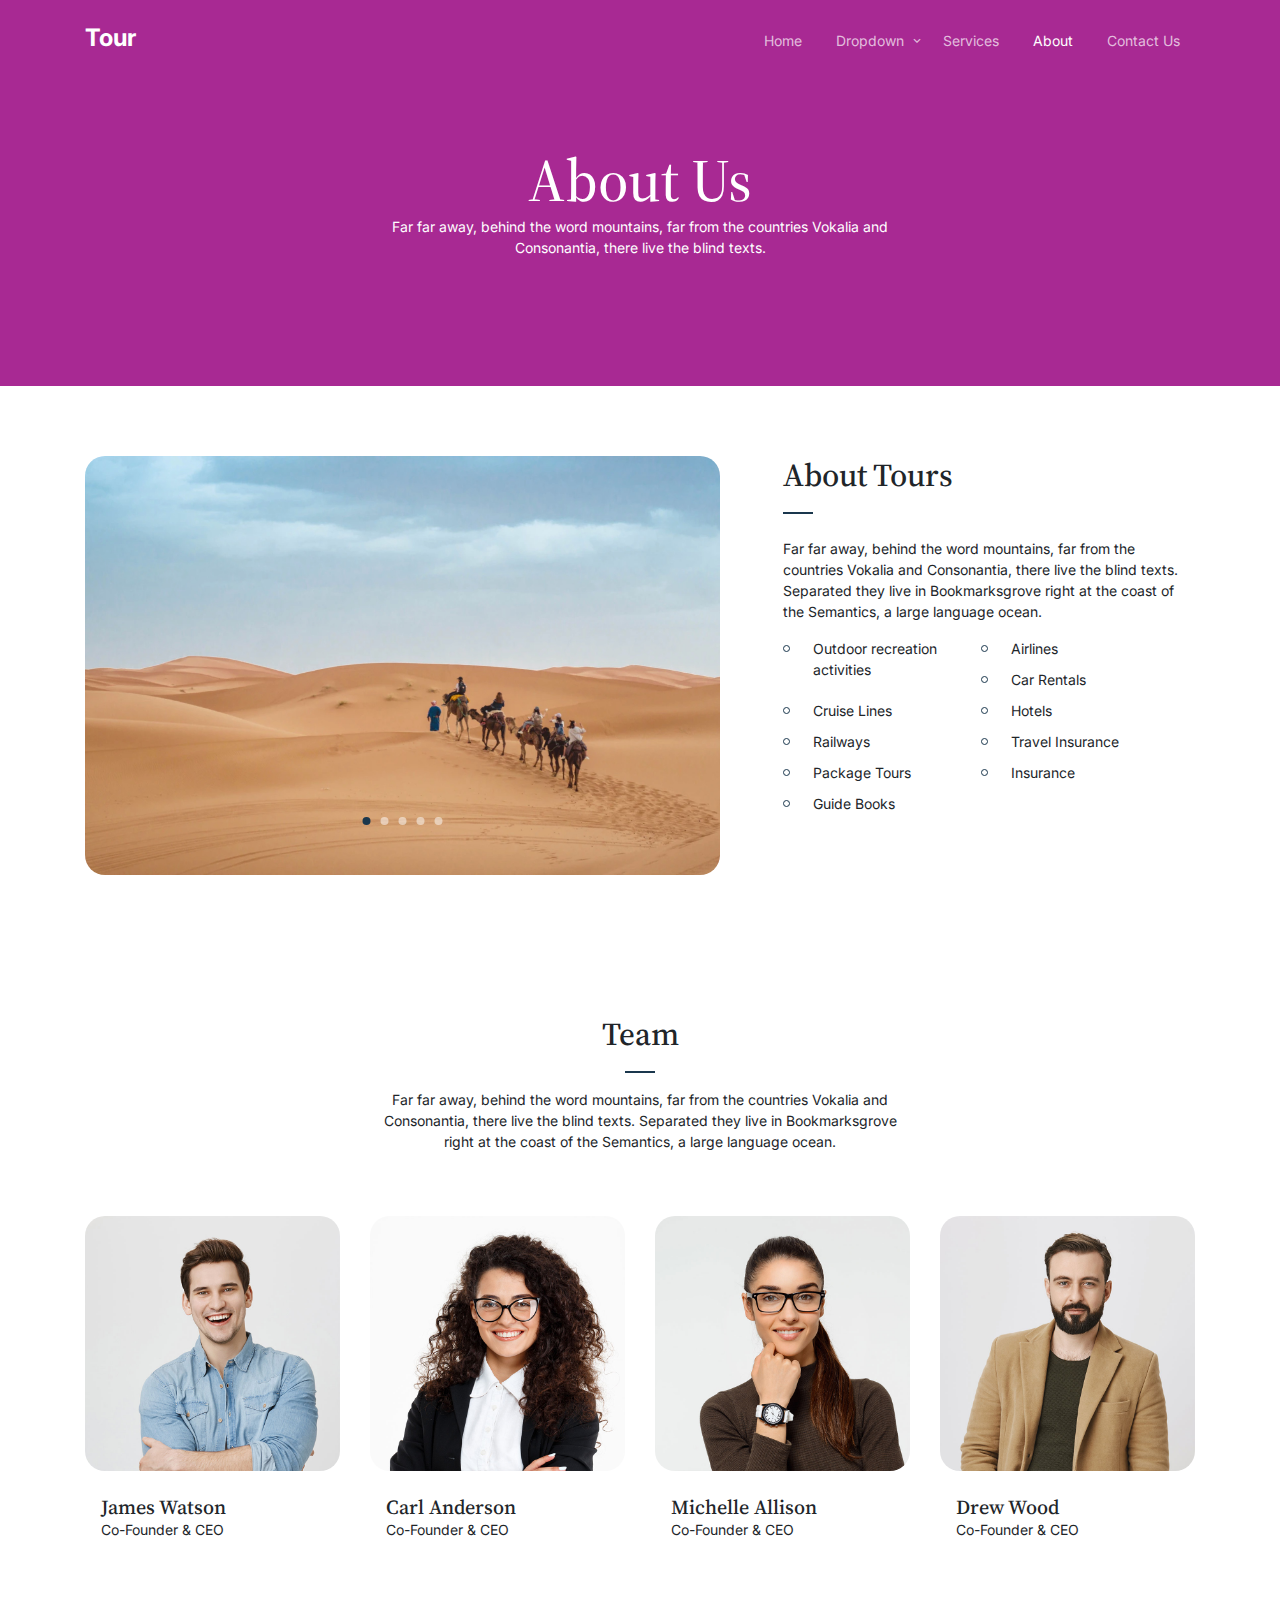
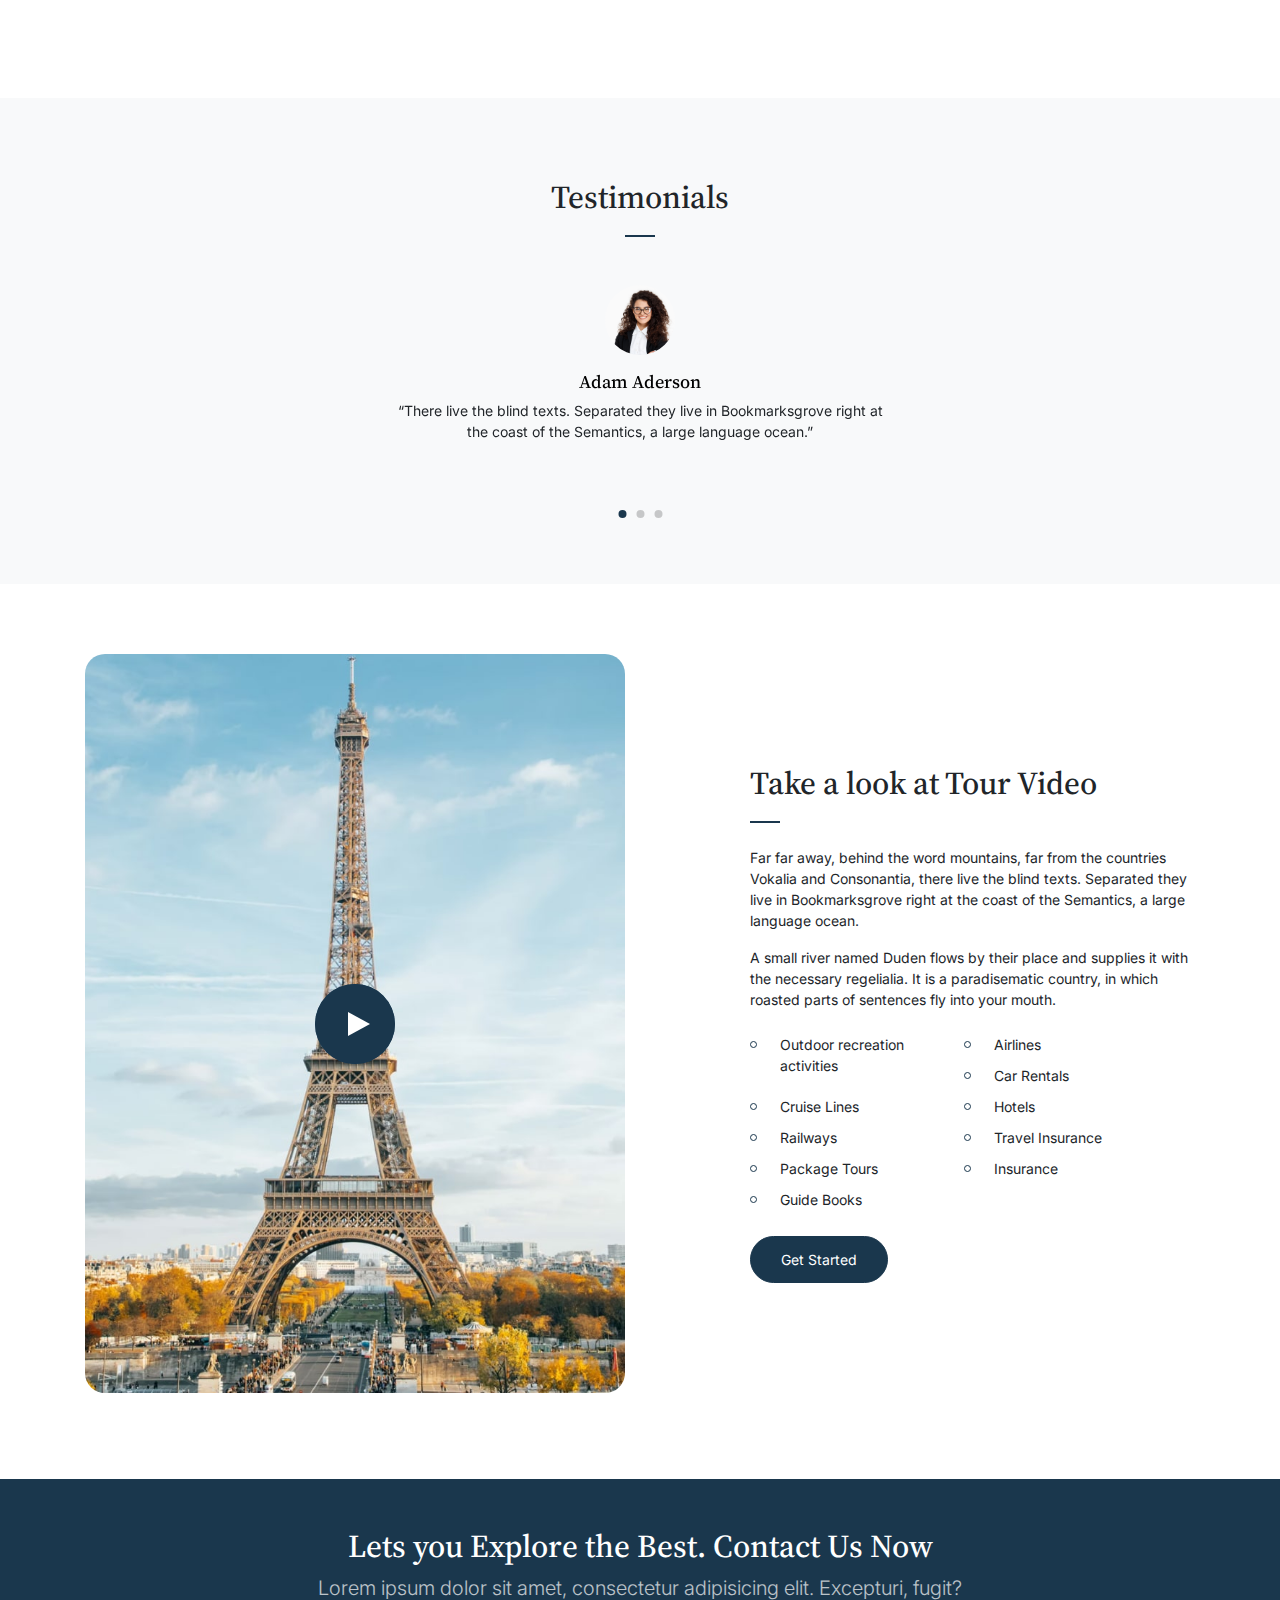
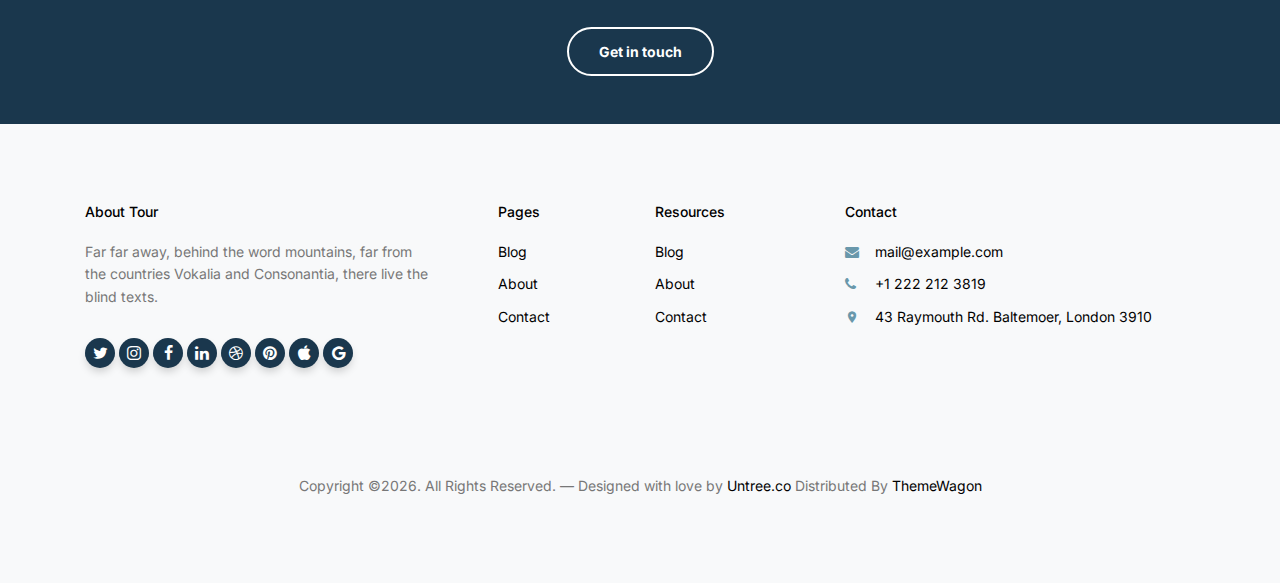
==== Travel Router/about.html @ a25adafa "added template" ====
<!-- /*
* Template Name: Tour
* Template Author: Untree.co
* Tempalte URI: https://untree.co/
* License: https://creativecommons.org/licenses/by/3.0/
*/ -->
<!doctype html>
<html lang="en">
<head>
  <meta charset="utf-8">
  <meta name="viewport" content="width=device-width, initial-scale=1, shrink-to-fit=no">
  <meta name="author" content="Untree.co">
  <link rel="shortcut icon" href="favicon.png">

  <meta name="description" content="" />
  <meta name="keywords" content="bootstrap, bootstrap4" />

  <link rel="preconnect" href="https://fonts.googleapis.com">
  <link rel="preconnect" href="https://fonts.gstatic.com" crossorigin>
  <link href="https://fonts.googleapis.com/css2?family=Inter:wght@400;700&family=Source+Serif+Pro:wght@400;700&display=swap" rel="stylesheet">

  <link rel="stylesheet" href="css/bootstrap.min.css">
  <link rel="stylesheet" href="css/owl.carousel.min.css">
  <link rel="stylesheet" href="css/owl.theme.default.min.css">
  <link rel="stylesheet" href="css/jquery.fancybox.min.css">
  <link rel="stylesheet" href="fonts/icomoon/style.css">
  <link rel="stylesheet" href="fonts/flaticon/font/flaticon.css">
  <link rel="stylesheet" href="css/daterangepicker.css">
  <link rel="stylesheet" href="css/aos.css">
  <link rel="stylesheet" href="css/style.css">

  <title>Tour Free Bootstrap Template for Travel Agency by Untree.co</title>
</head>

<body>


  <div class="site-mobile-menu site-navbar-target">
    <div class="site-mobile-menu-header">
      <div class="site-mobile-menu-close">
        <span class="icofont-close js-menu-toggle"></span>
      </div>
    </div>
    <div class="site-mobile-menu-body"></div>
  </div>

  <nav class="site-nav">
    <div class="container">
      <div class="site-navigation">
        <a href="index.html" class="logo m-0">Tour <span class="text-primary">.</span></a>

        <ul class="js-clone-nav d-none d-lg-inline-block text-left site-menu float-right">
          <li><a href="index.html">Home</a></li>
          <li class="has-children">
            <a href="#">Dropdown</a>
            <ul class="dropdown">
              <li><a href="elements.html">Elements</a></li>
              <li><a href="#">Menu One</a></li>
              <li class="has-children">
                <a href="#">Menu Two</a>
                <ul class="dropdown">
                  <li><a href="#">Sub Menu One</a></li>
                  <li><a href="#">Sub Menu Two</a></li>
                  <li><a href="#">Sub Menu Three</a></li>
                </ul>
              </li>
              <li><a href="#">Menu Three</a></li>
            </ul>
          </li>
          <li><a href="services.html">Services</a></li>
          <li class="active"><a href="about.html">About</a></li>
          <li><a href="contact.html">Contact Us</a></li>
        </ul>

        <a href="#" class="burger ml-auto float-right site-menu-toggle js-menu-toggle d-inline-block d-lg-none light" data-toggle="collapse" data-target="#main-navbar">
          <span></span>
        </a>

      </div>
    </div>
  </nav>


  <div class="hero hero-inner">
    <div class="container">
      <div class="row align-items-center">
        <div class="col-lg-6 mx-auto text-center">
          <div class="intro-wrap">
            <h1 class="mb-0">About Us</h1>
            <p class="text-white">Far far away, behind the word mountains, far from the countries Vokalia and Consonantia, there live the blind texts. </p>
          </div>
        </div>
      </div>
    </div>
  </div>

  
  
  <div class="untree_co-section">
    <div class="container">
      <div class="row">
        <div class="col-lg-7">
          <div class="owl-single dots-absolute owl-carousel">
            <img src="images/slider-1.jpg" alt="Free HTML Template by Untree.co" class="img-fluid rounded-20">
            <img src="images/slider-2.jpg" alt="Free HTML Template by Untree.co" class="img-fluid rounded-20">
            <img src="images/slider-3.jpg" alt="Free HTML Template by Untree.co" class="img-fluid rounded-20">
            <img src="images/slider-4.jpg" alt="Free HTML Template by Untree.co" class="img-fluid rounded-20">
            <img src="images/slider-5.jpg" alt="Free HTML Template by Untree.co" class="img-fluid rounded-20">
          </div>
        </div>
        <div class="col-lg-5 pl-lg-5 ml-auto">
          <h2 class="section-title mb-4">About Tours</h2>
          <p>Far far away, behind the word mountains, far from the countries Vokalia and Consonantia, there live the blind texts. Separated they live in Bookmarksgrove right at the coast of the Semantics, a large language ocean.</p>
          <ul class="list-unstyled two-col clearfix">
            <li>Outdoor recreation activities</li>
            <li>Airlines</li>
            <li>Car Rentals</li>
            <li>Cruise Lines</li>
            <li>Hotels</li>
            <li>Railways</li>
            <li>Travel Insurance</li>
            <li>Package Tours</li>
            <li>Insurance</li>
            <li>Guide Books</li>
          </ul>
        </div>
      </div>
    </div>
  </div>

  <div class="untree_co-section">
    <div class="container">
      <div class="row justify-content-center mb-5">
        <div class="col-md-6 text-center">
          <h2 class="section-title mb-3 text-center">Team</h2>
          <p>Far far away, behind the word mountains, far from the countries Vokalia and Consonantia, there live the blind texts. Separated they live in Bookmarksgrove right at the coast of the Semantics, a large language ocean.</p>
        </div>
      </div>

      <div class="row">
        <div class="col-lg-3 mb-4">
          <div class="team">
            <img src="images/person_1.jpg" alt="Image" class="img-fluid mb-4 rounded-20">
            <div class="px-3">
              <h3 class="mb-0">James Watson</h3>
              <p>Co-Founder &amp; CEO</p>
            </div>
          </div>
        </div>
        <div class="col-lg-3 mb-4">
          <div class="team">
            <img src="images/person_2.jpg" alt="Image" class="img-fluid mb-4 rounded-20">
            <div class="px-3">
              <h3 class="mb-0">Carl Anderson</h3>
              <p>Co-Founder &amp; CEO</p>
            </div>
          </div>
        </div>

        <div class="col-lg-3 mb-4">
          <div class="team">
            <img src="images/person_4.jpg" alt="Image" class="img-fluid mb-4 rounded-20">
            <div class="px-3">
              <h3 class="mb-0">Michelle Allison</h3>
              <p>Co-Founder &amp; CEO</p>
            </div>
          </div>
        </div>
        <div class="col-lg-3 mb-4">
          <div class="team">
            <img src="images/person_3.jpg" alt="Image" class="img-fluid mb-4 rounded-20">
            <div class="px-3">
              <h3 class="mb-0">Drew Wood</h3>
              <p>Co-Founder &amp; CEO</p>
            </div>
          </div>
        </div>

      </div>

    </div>
  </div>


  

  <div class="untree_co-section testimonial-section mt-5">
    <div class="container">
      <div class="row justify-content-center">
        <div class="col-lg-7 text-center">
          <h2 class="section-title text-center mb-5">Testimonials</h2>

          <div class="owl-single owl-carousel no-nav">
            <div class="testimonial mx-auto">
              <figure class="img-wrap">
                <img src="images/person_2.jpg" alt="Image" class="img-fluid">
              </figure>
              <h3 class="name">Adam Aderson</h3>
              <blockquote>
                <p>&ldquo;There live the blind texts. Separated they live in Bookmarksgrove right at the coast of the Semantics, a large language ocean.&rdquo;</p>
              </blockquote>
            </div>

            <div class="testimonial mx-auto">
              <figure class="img-wrap">
                <img src="images/person_3.jpg" alt="Image" class="img-fluid">
              </figure>
              <h3 class="name">Lukas Devlin</h3>
              <blockquote>
                <p>&ldquo;There live the blind texts. Separated they live in Bookmarksgrove right at the coast of the Semantics, a large language ocean.&rdquo;</p>
              </blockquote>
            </div>

            <div class="testimonial mx-auto">
              <figure class="img-wrap">
                <img src="images/person_4.jpg" alt="Image" class="img-fluid">
              </figure>
              <h3 class="name">Kayla Bryant</h3>
              <blockquote>
                <p>&ldquo;There live the blind texts. Separated they live in Bookmarksgrove right at the coast of the Semantics, a large language ocean.&rdquo;</p>
              </blockquote>
            </div>

          </div>

        </div>
      </div>
    </div>
  </div>

  <div class="untree_co-section">
    <div class="container">
      <div class="row justify-content-between align-items-center">

        <div class="col-lg-6">
          <figure class="img-play-video">
            <a id="play-video" class="video-play-button" href="https://www.youtube.com/watch?v=mwtbEGNABWU" data-fancybox>
              <span></span>
            </a>
            <img src="images/hero-slider-2.jpg" alt="Image" class="img-fluid rounded-20">
          </figure>
        </div>

        <div class="col-lg-5">
          <h2 class="section-title text-left mb-4">Take a look at Tour Video</h2>
          <p>Far far away, behind the word mountains, far from the countries Vokalia and Consonantia, there live the blind texts. Separated they live in Bookmarksgrove right at the coast of the Semantics, a large language ocean.</p>

          <p class="mb-4">A small river named Duden flows by their place and supplies it with the necessary regelialia. It is a paradisematic country, in which roasted parts of sentences fly into your mouth.</p>

          <ul class="list-unstyled two-col clearfix">
            <li>Outdoor recreation activities</li>
            <li>Airlines</li>
            <li>Car Rentals</li>
            <li>Cruise Lines</li>
            <li>Hotels</li>
            <li>Railways</li>
            <li>Travel Insurance</li>
            <li>Package Tours</li>
            <li>Insurance</li>
            <li>Guide Books</li>
          </ul>

          <p><a href="#" class="btn btn-primary">Get Started</a></p>

          
        </div>
      </div>
    </div>
  </div>
  
  <div class="py-5 cta-section">
    <div class="container">
      <div class="row text-center">
        <div class="col-md-12">
          <h2 class="mb-2 text-white">Lets you Explore the Best. Contact Us Now</h2>
          <p class="mb-4 lead text-white text-white-opacity">Lorem ipsum dolor sit amet, consectetur adipisicing elit. Excepturi, fugit?</p>
          <p class="mb-0"><a href="booking.html" class="btn btn-outline-white text-white btn-md font-weight-bold">Get in touch</a></p>
        </div>
      </div>
    </div>
  </div>

  <div class="site-footer">
    <div class="inner first">
      <div class="container">
        <div class="row">
          <div class="col-md-6 col-lg-4">
            <div class="widget">
              <h3 class="heading">About Tour</h3>
              <p>Far far away, behind the word mountains, far from the countries Vokalia and Consonantia, there live the blind texts.</p>
            </div>
            <div class="widget">
              <ul class="list-unstyled social">
                <li><a href="#"><span class="icon-twitter"></span></a></li>
                <li><a href="#"><span class="icon-instagram"></span></a></li>
                <li><a href="#"><span class="icon-facebook"></span></a></li>
                <li><a href="#"><span class="icon-linkedin"></span></a></li>
                <li><a href="#"><span class="icon-dribbble"></span></a></li>
                <li><a href="#"><span class="icon-pinterest"></span></a></li>
                <li><a href="#"><span class="icon-apple"></span></a></li>
                <li><a href="#"><span class="icon-google"></span></a></li>
              </ul>
            </div>
          </div>
          <div class="col-md-6 col-lg-2 pl-lg-5">
            <div class="widget">
              <h3 class="heading">Pages</h3>
              <ul class="links list-unstyled">
                <li><a href="#">Blog</a></li>
                <li><a href="#">About</a></li>
                <li><a href="#">Contact</a></li>
              </ul>
            </div>
          </div>
          <div class="col-md-6 col-lg-2">
            <div class="widget">
              <h3 class="heading">Resources</h3>
              <ul class="links list-unstyled">
                <li><a href="#">Blog</a></li>
                <li><a href="#">About</a></li>
                <li><a href="#">Contact</a></li>
              </ul>
            </div>
          </div>
          <div class="col-md-6 col-lg-4">
            <div class="widget">
              <h3 class="heading">Contact</h3>
              <ul class="list-unstyled quick-info links">
                <li class="email"><a href="#">mail@example.com</a></li>
                <li class="phone"><a href="#">+1 222 212 3819</a></li>
                <li class="address"><a href="#">43 Raymouth Rd. Baltemoer, London 3910</a></li>
              </ul>
            </div>
          </div>
        </div>
      </div>
    </div>



    <div class="inner dark">
      <div class="container">
        <div class="row text-center">
          <div class="col-md-8 mb-3 mb-md-0 mx-auto">
            <p>Copyright &copy;<script>document.write(new Date().getFullYear());</script>. All Rights Reserved. &mdash; Designed with love by <a href="https://untree.co" class="link-highlight">Untree.co</a> <!-- License information: https://untree.co/license/ --> Distributed By <a href="https://themewagon.com" target="_blank" >ThemeWagon</a>
            </p>
          </div>
          
        </div>
      </div>
    </div>
  </div>

  <div id="overlayer"></div>
  <div class="loader">
    <div class="spinner-border" role="status">
      <span class="sr-only">Loading...</span>
    </div>
  </div>

  <script src="js/jquery-3.4.1.min.js"></script>
  <script src="js/popper.min.js"></script>
  <script src="js/bootstrap.min.js"></script>
  <script src="js/owl.carousel.min.js"></script>
  <script src="js/jquery.animateNumber.min.js"></script>
  <script src="js/jquery.waypoints.min.js"></script>
  <script src="js/jquery.fancybox.min.js"></script>
  <script src="js/aos.js"></script>
  <script src="js/moment.min.js"></script>
  <script src="js/daterangepicker.js"></script>

  <script src="js/typed.js"></script>
  
  <script src="js/custom.js"></script>

</body>

</html>
---- Travel Router/fonts/icomoon/style.css ----
@font-face {
  font-family: 'icomoon';
  src:  url('fonts/icomoon.eot?10si43');
  src:  url('fonts/icomoon.eot?10si43#iefix') format('embedded-opentype'),
    url('fonts/icomoon.ttf?10si43') format('truetype'),
    url('fonts/icomoon.woff?10si43') format('woff'),
    url('fonts/icomoon.svg?10si43#icomoon') format('svg');
  font-weight: normal;
  font-style: normal;
}

[class^="icon-"], [class*=" icon-"] {
  /* use !important to prevent issues with browser extensions that change fonts */
  font-family: 'icomoon' !important;
  speak: none;
  font-style: normal;
  font-weight: normal;
  font-variant: normal;
  text-transform: none;
  line-height: 1;

  /* Better Font Rendering =========== */
  -webkit-font-smoothing: antialiased;
  -moz-osx-font-smoothing: grayscale;
}

.icon-asterisk:before {
  content: "\f069";
}
.icon-plus:before {
  content: "\f067";
}
.icon-question:before {
  content: "\f128";
}
.icon-minus:before {
  content: "\f068";
}
.icon-glass:before {
  content: "\f000";
}
.icon-music:before {
  content: "\f001";
}
.icon-search:before {
  content: "\f002";
}
.icon-envelope-o:before {
  content: "\f003";
}
.icon-heart:before {
  content: "\f004";
}
.icon-star:before {
  content: "\f005";
}
.icon-star-o:before {
  content: "\f006";
}
.icon-user:before {
  content: "\f007";
}
.icon-film:before {
  content: "\f008";
}
.icon-th-large:before {
  content: "\f009";
}
.icon-th:before {
  content: "\f00a";
}
.icon-th-list:before {
  content: "\f00b";
}
.icon-check:before {
  content: "\f00c";
}
.icon-close:before {
  content: "\f00d";
}
.icon-remove:before {
  content: "\f00d";
}
.icon-times:before {
  content: "\f00d";
}
.icon-search-plus:before {
  content: "\f00e";
}
.icon-search-minus:before {
  content: "\f010";
}
.icon-power-off:before {
  content: "\f011";
}
.icon-signal:before {
  content: "\f012";
}
.icon-cog:before {
  content: "\f013";
}
.icon-gear:before {
  content: "\f013";
}
.icon-trash-o:before {
  content: "\f014";
}
.icon-home:before {
  content: "\f015";
}
.icon-file-o:before {
  content: "\f016";
}
.icon-clock-o:before {
  content: "\f017";
}
.icon-road:before {
  content: "\f018";
}
.icon-download:before {
  content: "\f019";
}
.icon-arrow-circle-o-down:before {
  content: "\f01a";
}
.icon-arrow-circle-o-up:before {
  content: "\f01b";
}
.icon-inbox:before {
  content: "\f01c";
}
.icon-play-circle-o:before {
  content: "\f01d";
}
.icon-repeat:before {
  content: "\f01e";
}
.icon-rotate-right:before {
  content: "\f01e";
}
.icon-refresh:before {
  content: "\f021";
}
.icon-list-alt:before {
  content: "\f022";
}
.icon-lock:before {
  content: "\f023";
}
.icon-flag:before {
  content: "\f024";
}
.icon-headphones:before {
  content: "\f025";
}
.icon-volume-off:before {
  content: "\f026";
}
.icon-volume-down:before {
  content: "\f027";
}
.icon-volume-up:before {
  content: "\f028";
}
.icon-qrcode:before {
  content: "\f029";
}
.icon-barcode:before {
  content: "\f02a";
}
.icon-tag:before {
  content: "\f02b";
}
.icon-tags:before {
  content: "\f02c";
}
.icon-book:before {
  content: "\f02d";
}
.icon-bookmark:before {
  content: "\f02e";
}
.icon-print:before {
  content: "\f02f";
}
.icon-camera:before {
  content: "\f030";
}
.icon-font:before {
  content: "\f031";
}
.icon-bold:before {
  content: "\f032";
}
.icon-italic:before {
  content: "\f033";
}
.icon-text-height:before {
  content: "\f034";
}
.icon-text-width:before {
  content: "\f035";
}
.icon-align-left:before {
  content: "\f036";
}
.icon-align-center:before {
  content: "\f037";
}
.icon-align-right:before {
  content: "\f038";
}
.icon-align-justify:before {
  content: "\f039";
}
.icon-list:before {
  content: "\f03a";
}
.icon-dedent:before {
  content: "\f03b";
}
.icon-outdent:before {
  content: "\f03b";
}
.icon-indent:before {
  content: "\f03c";
}
.icon-video-camera:before {
  content: "\f03d";
}
.icon-image:before {
  content: "\f03e";
}
.icon-photo:before {
  content: "\f03e";
}
.icon-picture-o:before {
  content: "\f03e";
}
.icon-pencil:before {
  content: "\f040";
}
.icon-map-marker:before {
  content: "\f041";
}
.icon-adjust:before {
  content: "\f042";
}
.icon-tint:before {
  content: "\f043";
}
.icon-edit:before {
  content: "\f044";
}
.icon-pencil-square-o:before {
  content: "\f044";
}
.icon-share-square-o:before {
  content: "\f045";
}
.icon-check-square-o:before {
  content: "\f046";
}
.icon-arrows:before {
  content: "\f047";
}
.icon-step-backward:before {
  content: "\f048";
}
.icon-fast-backward:before {
  content: "\f049";
}
.icon-backward:before {
  content: "\f04a";
}
.icon-play:before {
  content: "\f04b";
}
.icon-pause:before {
  content: "\f04c";
}
.icon-stop:before {
  content: "\f04d";
}
.icon-forward:before {
  content: "\f04e";
}
.icon-fast-forward:before {
  content: "\f050";
}
.icon-step-forward:before {
  content: "\f051";
}
.icon-eject:before {
  content: "\f052";
}
.icon-chevron-left:before {
  content: "\f053";
}
.icon-chevron-right:before {
  content: "\f054";
}
.icon-plus-circle:before {
  content: "\f055";
}
.icon-minus-circle:before {
  content: "\f056";
}
.icon-times-circle:before {
  content: "\f057";
}
.icon-check-circle:before {
  content: "\f058";
}
.icon-question-circle:before {
  content: "\f059";
}
.icon-info-circle:before {
  content: "\f05a";
}
.icon-crosshairs:before {
  content: "\f05b";
}
.icon-times-circle-o:before {
  content: "\f05c";
}
.icon-check-circle-o:before {
  content: "\f05d";
}
.icon-ban:before {
  content: "\f05e";
}
.icon-arrow-left:before {
  content: "\f060";
}
.icon-arrow-right:before {
  content: "\f061";
}
.icon-arrow-up:before {
  content: "\f062";
}
.icon-arrow-down:before {
  content: "\f063";
}
.icon-mail-forward:before {
  content: "\f064";
}
.icon-share:before {
  content: "\f064";
}
.icon-expand:before {
  content: "\f065";
}
.icon-compress:before {
  content: "\f066";
}
.icon-exclamation-circle:before {
  content: "\f06a";
}
.icon-gift:before {
  content: "\f06b";
}
.icon-leaf:before {
  content: "\f06c";
}
.icon-fire:before {
  content: "\f06d";
}
.icon-eye:before {
  content: "\f06e";
}
.icon-eye-slash:before {
  content: "\f070";
}
.icon-exclamation-triangle:before {
  content: "\f071";
}
.icon-warning:before {
  content: "\f071";
}
.icon-plane:before {
  content: "\f072";
}
.icon-calendar:before {
  content: "\f073";
}
.icon-random:before {
  content: "\f074";
}
.icon-comment:before {
  content: "\f075";
}
.icon-magnet:before {
  content: "\f076";
}
.icon-chevron-up:before {
  content: "\f077";
}
.icon-chevron-down:before {
  content: "\f078";
}
.icon-retweet:before {
  content: "\f079";
}
.icon-shopping-cart:before {
  content: "\f07a";
}
.icon-folder:before {
  content: "\f07b";
}
.icon-folder-open:before {
  content: "\f07c";
}
.icon-arrows-v:before {
  content: "\f07d";
}
.icon-arrows-h:before {
  content: "\f07e";
}
.icon-bar-chart:before {
  content: "\f080";
}
.icon-bar-chart-o:before {
  content: "\f080";
}
.icon-twitter-square:before {
  content: "\f081";
}
.icon-facebook-square:before {
  content: "\f082";
}
.icon-camera-retro:before {
  content: "\f083";
}
.icon-key:before {
  content: "\f084";
}
.icon-cogs:before {
  content: "\f085";
}
.icon-gears:before {
  content: "\f085";
}
.icon-comments:before {
  content: "\f086";
}
.icon-thumbs-o-up:before {
  content: "\f087";
}
.icon-thumbs-o-down:before {
  content: "\f088";
}
.icon-star-half:before {
  content: "\f089";
}
.icon-heart-o:before {
  content: "\f08a";
}
.icon-sign-out:before {
  content: "\f08b";
}
.icon-linkedin-square:before {
  content: "\f08c";
}
.icon-thumb-tack:before {
  content: "\f08d";
}
.icon-external-link:before {
  content: "\f08e";
}
.icon-sign-in:before {
  content: "\f090";
}
.icon-trophy:before {
  content: "\f091";
}
.icon-github-square:before {
  content: "\f092";
}
.icon-upload:before {
  content: "\f093";
}
.icon-lemon-o:before {
  content: "\f094";
}
.icon-phone:before {
  content: "\f095";
}
.icon-square-o:before {
  content: "\f096";
}
.icon-bookmark-o:before {
  content: "\f097";
}
.icon-phone-square:before {
  content: "\f098";
}
.icon-twitter:before {
  content: "\f099";
}
.icon-facebook:before {
  content: "\f09a";
}
.icon-facebook-f:before {
  content: "\f09a";
}
.icon-github:before {
  content: "\f09b";
}
.icon-unlock:before {
  content: "\f09c";
}
.icon-credit-card:before {
  content: "\f09d";
}
.icon-feed:before {
  content: "\f09e";
}
.icon-rss:before {
  content: "\f09e";
}
.icon-hdd-o:before {
  content: "\f0a0";
}
.icon-bullhorn:before {
  content: "\f0a1";
}
.icon-bell-o:before {
  content: "\f0a2";
}
.icon-certificate:before {
  content: "\f0a3";
}
.icon-hand-o-right:before {
  content: "\f0a4";
}
.icon-hand-o-left:before {
  content: "\f0a5";
}
.icon-hand-o-up:before {
  content: "\f0a6";
}
.icon-hand-o-down:before {
  content: "\f0a7";
}
.icon-arrow-circle-left:before {
  content: "\f0a8";
}
.icon-arrow-circle-right:before {
  content: "\f0a9";
}
.icon-arrow-circle-up:before {
  content: "\f0aa";
}
.icon-arrow-circle-down:before {
  content: "\f0ab";
}
.icon-globe:before {
  content: "\f0ac";
}
.icon-wrench:before {
  content: "\f0ad";
}
.icon-tasks:before {
  content: "\f0ae";
}
.icon-filter:before {
  content: "\f0b0";
}
.icon-briefcase:before {
  content: "\f0b1";
}
.icon-arrows-alt:before {
  content: "\f0b2";
}
.icon-group:before {
  content: "\f0c0";
}
.icon-users:before {
  content: "\f0c0";
}
.icon-chain:before {
  content: "\f0c1";
}
.icon-link:before {
  content: "\f0c1";
}
.icon-cloud:before {
  content: "\f0c2";
}
.icon-flask:before {
  content: "\f0c3";
}
.icon-cut:before {
  content: "\f0c4";
}
.icon-scissors:before {
  content: "\f0c4";
}
.icon-copy:before {
  content: "\f0c5";
}
.icon-files-o:before {
  content: "\f0c5";
}
.icon-paperclip:before {
  content: "\f0c6";
}
.icon-floppy-o:before {
  content: "\f0c7";
}
.icon-save:before {
  content: "\f0c7";
}
.icon-square:before {
  content: "\f0c8";
}
.icon-bars:before {
  content: "\f0c9";
}
.icon-navicon:before {
  content: "\f0c9";
}
.icon-reorder:before {
  content: "\f0c9";
}
.icon-list-ul:before {
  content: "\f0ca";
}
.icon-list-ol:before {
  content: "\f0cb";
}
.icon-strikethrough:before {
  content: "\f0cc";
}
.icon-underline:before {
  content: "\f0cd";
}
.icon-table:before {
  content: "\f0ce";
}
.icon-magic:before {
  content: "\f0d0";
}
.icon-truck:before {
  content: "\f0d1";
}
.icon-pinterest:before {
  content: "\f0d2";
}
.icon-pinterest-square:before {
  content: "\f0d3";
}
.icon-google-plus-square:before {
  content: "\f0d4";
}
.icon-google-plus:before {
  content: "\f0d5";
}
.icon-money:before {
  content: "\f0d6";
}
.icon-caret-down:before {
  content: "\f0d7";
}
.icon-caret-up:before {
  content: "\f0d8";
}
.icon-caret-left:before {
  content: "\f0d9";
}
.icon-caret-right:before {
  content: "\f0da";
}
.icon-columns:before {
  content: "\f0db";
}
.icon-sort:before {
  content: "\f0dc";
}
.icon-unsorted:before {
  content: "\f0dc";
}
.icon-sort-desc:before {
  content: "\f0dd";
}
.icon-sort-down:before {
  content: "\f0dd";
}
.icon-sort-asc:before {
  content: "\f0de";
}
.icon-sort-up:before {
  content: "\f0de";
}
.icon-envelope:before {
  content: "\f0e0";
}
.icon-linkedin:before {
  content: "\f0e1";
}
.icon-rotate-left:before {
  content: "\f0e2";
}
.icon-undo:before {
  content: "\f0e2";
}
.icon-gavel:before {
  content: "\f0e3";
}
.icon-legal:before {
  content: "\f0e3";
}
.icon-dashboard:before {
  content: "\f0e4";
}
.icon-tachometer:before {
  content: "\f0e4";
}
.icon-comment-o:before {
  content: "\f0e5";
}
.icon-comments-o:before {
  content: "\f0e6";
}
.icon-bolt:before {
  content: "\f0e7";
}
.icon-flash:before {
  content: "\f0e7";
}
.icon-sitemap:before {
  content: "\f0e8";
}
.icon-umbrella:before {
  content: "\f0e9";
}
.icon-clipboard:before {
  content: "\f0ea";
}
.icon-paste:before {
  content: "\f0ea";
}
.icon-lightbulb-o:before {
  content: "\f0eb";
}
.icon-exchange:before {
  content: "\f0ec";
}
.icon-cloud-download:before {
  content: "\f0ed";
}
.icon-cloud-upload:before {
  content: "\f0ee";
}
.icon-user-md:before {
  content: "\f0f0";
}
.icon-stethoscope:before {
  content: "\f0f1";
}
.icon-suitcase:before {
  content: "\f0f2";
}
.icon-bell:before {
  content: "\f0f3";
}
.icon-coffee:before {
  content: "\f0f4";
}
.icon-cutlery:before {
  content: "\f0f5";
}
.icon-file-text-o:before {
  content: "\f0f6";
}
.icon-building-o:before {
  content: "\f0f7";
}
.icon-hospital-o:before {
  content: "\f0f8";
}
.icon-ambulance:before {
  content: "\f0f9";
}
.icon-medkit:before {
  content: "\f0fa";
}
.icon-fighter-jet:before {
  content: "\f0fb";
}
.icon-beer:before {
  content: "\f0fc";
}
.icon-h-square:before {
  content: "\f0fd";
}
.icon-plus-square:before {
  content: "\f0fe";
}
.icon-angle-double-left:before {
  content: "\f100";
}
.icon-angle-double-right:before {
  content: "\f101";
}
.icon-angle-double-up:before {
  content: "\f102";
}
.icon-angle-double-down:before {
  content: "\f103";
}
.icon-angle-left:before {
  content: "\f104";
}
.icon-angle-right:before {
  content: "\f105";
}
.icon-angle-up:before {
  content: "\f106";
}
.icon-angle-down:before {
  content: "\f107";
}
.icon-desktop:before {
  content: "\f108";
}
.icon-laptop:before {
  content: "\f109";
}
.icon-tablet:before {
  content: "\f10a";
}
.icon-mobile:before {
  content: "\f10b";
}
.icon-mobile-phone:before {
  content: "\f10b";
}
.icon-circle-o:before {
  content: "\f10c";
}
.icon-quote-left:before {
  content: "\f10d";
}
.icon-quote-right:before {
  content: "\f10e";
}
.icon-spinner:before {
  content: "\f110";
}
.icon-circle:before {
  content: "\f111";
}
.icon-mail-reply:before {
  content: "\f112";
}
.icon-reply:before {
  content: "\f112";
}
.icon-github-alt:before {
  content: "\f113";
}
.icon-folder-o:before {
  content: "\f114";
}
.icon-folder-open-o:before {
  content: "\f115";
}
.icon-smile-o:before {
  content: "\f118";
}
.icon-frown-o:before {
  content: "\f119";
}
.icon-meh-o:before {
  content: "\f11a";
}
.icon-gamepad:before {
  content: "\f11b";
}
.icon-keyboard-o:before {
  content: "\f11c";
}
.icon-flag-o:before {
  content: "\f11d";
}
.icon-flag-checkered:before {
  content: "\f11e";
}
.icon-terminal:before {
  content: "\f120";
}
.icon-code:before {
  content: "\f121";
}
.icon-mail-reply-all:before {
  content: "\f122";
}
.icon-reply-all:before {
  content: "\f122";
}
.icon-star-half-empty:before {
  content: "\f123";
}
.icon-star-half-full:before {
  content: "\f123";
}
.icon-star-half-o:before {
  content: "\f123";
}
.icon-location-arrow:before {
  content: "\f124";
}
.icon-crop:before {
  content: "\f125";
}
.icon-code-fork:before {
  content: "\f126";
}
.icon-chain-broken:before {
  content: "\f127";
}
.icon-unlink:before {
  content: "\f127";
}
.icon-info:before {
  content: "\f129";
}
.icon-exclamation:before {
  content: "\f12a";
}
.icon-superscript:before {
  content: "\f12b";
}
.icon-subscript:before {
  content: "\f12c";
}
.icon-eraser:before {
  content: "\f12d";
}
.icon-puzzle-piece:before {
  content: "\f12e";
}
.icon-microphone:before {
  content: "\f130";
}
.icon-microphone-slash:before {
  content: "\f131";
}
.icon-shield:before {
  content: "\f132";
}
.icon-calendar-o:before {
  content: "\f133";
}
.icon-fire-extinguisher:before {
  content: "\f134";
}
.icon-rocket:before {
  content: "\f135";
}
.icon-maxcdn:before {
  content: "\f136";
}
.icon-chevron-circle-left:before {
  content: "\f137";
}
.icon-chevron-circle-right:before {
  content: "\f138";
}
.icon-chevron-circle-up:before {
  content: "\f139";
}
.icon-chevron-circle-down:before {
  content: "\f13a";
}
.icon-html5:before {
  content: "\f13b";
}
.icon-css3:before {
  content: "\f13c";
}
.icon-anchor:before {
  content: "\f13d";
}
.icon-unlock-alt:before {
  content: "\f13e";
}
.icon-bullseye:before {
  content: "\f140";
}
.icon-ellipsis-h:before {
  content: "\f141";
}
.icon-ellipsis-v:before {
  content: "\f142";
}
.icon-rss-square:before {
  content: "\f143";
}
.icon-play-circle:before {
  content: "\f144";
}
.icon-ticket:before {
  content: "\f145";
}
.icon-minus-square:before {
  content: "\f146";
}
.icon-minus-square-o:before {
  content: "\f147";
}
.icon-level-up:before {
  content: "\f148";
}
.icon-level-down:before {
  content: "\f149";
}
.icon-check-square:before {
  content: "\f14a";
}
.icon-pencil-square:before {
  content: "\f14b";
}
.icon-external-link-square:before {
  content: "\f14c";
}
.icon-share-square:before {
  content: "\f14d";
}
.icon-compass:before {
  content: "\f14e";
}
.icon-caret-square-o-down:before {
  content: "\f150";
}
.icon-toggle-down:before {
  content: "\f150";
}
.icon-caret-square-o-up:before {
  content: "\f151";
}
.icon-toggle-up:before {
  content: "\f151";
}
.icon-caret-square-o-right:before {
  content: "\f152";
}
.icon-toggle-right:before {
  content: "\f152";
}
.icon-eur:before {
  content: "\f153";
}
.icon-euro:before {
  content: "\f153";
}
.icon-gbp:before {
  content: "\f154";
}
.icon-dollar:before {
  content: "\f155";
}
.icon-usd:before {
  content: "\f155";
}
.icon-inr:before {
  content: "\f156";
}
.icon-rupee:before {
  content: "\f156";
}
.icon-cny:before {
  content: "\f157";
}
.icon-jpy:before {
  content: "\f157";
}
.icon-rmb:before {
  content: "\f157";
}
.icon-yen:before {
  content: "\f157";
}
.icon-rouble:before {
  content: "\f158";
}
.icon-rub:before {
  content: "\f158";
}
.icon-ruble:before {
  content: "\f158";
}
.icon-krw:before {
  content: "\f159";
}
.icon-won:before {
  content: "\f159";
}
.icon-bitcoin:before {
  content: "\f15a";
}
.icon-btc:before {
  content: "\f15a";
}
.icon-file:before {
  content: "\f15b";
}
.icon-file-text:before {
  content: "\f15c";
}
.icon-sort-alpha-asc:before {
  content: "\f15d";
}
.icon-sort-alpha-desc:before {
  content: "\f15e";
}
.icon-sort-amount-asc:before {
  content: "\f160";
}
.icon-sort-amount-desc:before {
  content: "\f161";
}
.icon-sort-numeric-asc:before {
  content: "\f162";
}
.icon-sort-numeric-desc:before {
  content: "\f163";
}
.icon-thumbs-up:before {
  content: "\f164";
}
.icon-thumbs-down:before {
  content: "\f165";
}
.icon-youtube-square:before {
  content: "\f166";
}
.icon-youtube:before {
  content: "\f167";
}
.icon-xing:before {
  content: "\f168";
}
.icon-xing-square:before {
  content: "\f169";
}
.icon-youtube-play:before {
  content: "\f16a";
}
.icon-dropbox:before {
  content: "\f16b";
}
.icon-stack-overflow:before {
  content: "\f16c";
}
.icon-instagram:before {
  content: "\f16d";
}
.icon-flickr:before {
  content: "\f16e";
}
.icon-adn:before {
  content: "\f170";
}
.icon-bitbucket:before {
  content: "\f171";
}
.icon-bitbucket-square:before {
  content: "\f172";
}
.icon-tumblr:before {
  content: "\f173";
}
.icon-tumblr-square:before {
  content: "\f174";
}
.icon-long-arrow-down:before {
  content: "\f175";
}
.icon-long-arrow-up:before {
  content: "\f176";
}
.icon-long-arrow-left:before {
  content: "\f177";
}
.icon-long-arrow-right:before {
  content: "\f178";
}
.icon-apple:before {
  content: "\f179";
}
.icon-windows:before {
  content: "\f17a";
}
.icon-android:before {
  content: "\f17b";
}
.icon-linux:before {
  content: "\f17c";
}
.icon-dribbble:before {
  content: "\f17d";
}
.icon-skype:before {
  content: "\f17e";
}
.icon-foursquare:before {
  content: "\f180";
}
.icon-trello:before {
  content: "\f181";
}
.icon-female:before {
  content: "\f182";
}
.icon-male:before {
  content: "\f183";
}
.icon-gittip:before {
  content: "\f184";
}
.icon-gratipay:before {
  content: "\f184";
}
.icon-sun-o:before {
  content: "\f185";
}
.icon-moon-o:before {
  content: "\f186";
}
.icon-archive:before {
  content: "\f187";
}
.icon-bug:before {
  content: "\f188";
}
.icon-vk:before {
  content: "\f189";
}
.icon-weibo:before {
  content: "\f18a";
}
.icon-renren:before {
  content: "\f18b";
}
.icon-pagelines:before {
  content: "\f18c";
}
.icon-stack-exchange:before {
  content: "\f18d";
}
.icon-arrow-circle-o-right:before {
  content: "\f18e";
}
.icon-arrow-circle-o-left:before {
  content: "\f190";
}
.icon-caret-square-o-left:before {
  content: "\f191";
}
.icon-toggle-left:before {
  content: "\f191";
}
.icon-dot-circle-o:before {
  content: "\f192";
}
.icon-wheelchair:before {
  content: "\f193";
}
.icon-vimeo-square:before {
  content: "\f194";
}
.icon-try:before {
  content: "\f195";
}
.icon-turkish-lira:before {
  content: "\f195";
}
.icon-plus-square-o:before {
  content: "\f196";
}
.icon-space-shuttle:before {
  content: "\f197";
}
.icon-slack:before {
  content: "\f198";
}
.icon-envelope-square:before {
  content: "\f199";
}
.icon-wordpress:before {
  content: "\f19a";
}
.icon-openid:before {
  content: "\f19b";
}
.icon-bank:before {
  content: "\f19c";
}
.icon-institution:before {
  content: "\f19c";
}
.icon-university:before {
  content: "\f19c";
}
.icon-graduation-cap:before {
  content: "\f19d";
}
.icon-mortar-board:before {
  content: "\f19d";
}
.icon-yahoo:before {
  content: "\f19e";
}
.icon-google:before {
  content: "\f1a0";
}
.icon-reddit:before {
  content: "\f1a1";
}
.icon-reddit-square:before {
  content: "\f1a2";
}
.icon-stumbleupon-circle:before {
  content: "\f1a3";
}
.icon-stumbleupon:before {
  content: "\f1a4";
}
.icon-delicious:before {
  content: "\f1a5";
}
.icon-digg:before {
  content: "\f1a6";
}
.icon-pied-piper-pp:before {
  content: "\f1a7";
}
.icon-pied-piper-alt:before {
  content: "\f1a8";
}
.icon-drupal:before {
  content: "\f1a9";
}
.icon-joomla:before {
  content: "\f1aa";
}
.icon-language:before {
  content: "\f1ab";
}
.icon-fax:before {
  content: "\f1ac";
}
.icon-building:before {
  content: "\f1ad";
}
.icon-child:before {
  content: "\f1ae";
}
.icon-paw:before {
  content: "\f1b0";
}
.icon-spoon:before {
  content: "\f1b1";
}
.icon-cube:before {
  content: "\f1b2";
}
.icon-cubes:before {
  content: "\f1b3";
}
.icon-behance:before {
  content: "\f1b4";
}
.icon-behance-square:before {
  content: "\f1b5";
}
.icon-steam:before {
  content: "\f1b6";
}
.icon-steam-square:before {
  content: "\f1b7";
}
.icon-recycle:before {
  content: "\f1b8";
}
.icon-automobile:before {
  content: "\f1b9";
}
.icon-car:before {
  content: "\f1b9";
}
.icon-cab:before {
  content: "\f1ba";
}
.icon-taxi:before {
  content: "\f1ba";
}
.icon-tree:before {
  content: "\f1bb";
}
.icon-spotify:before {
  content: "\f1bc";
}
.icon-deviantart:before {
  content: "\f1bd";
}
.icon-soundcloud:before {
  content: "\f1be";
}
.icon-database:before {
  content: "\f1c0";
}
.icon-file-pdf-o:before {
  content: "\f1c1";
}
.icon-file-word-o:before {
  content: "\f1c2";
}
.icon-file-excel-o:before {
  content: "\f1c3";
}
.icon-file-powerpoint-o:before {
  content: "\f1c4";
}
.icon-file-image-o:before {
  content: "\f1c5";
}
.icon-file-photo-o:before {
  content: "\f1c5";
}
.icon-file-picture-o:before {
  content: "\f1c5";
}
.icon-file-archive-o:before {
  content: "\f1c6";
}
.icon-file-zip-o:before {
  content: "\f1c6";
}
.icon-file-audio-o:before {
  content: "\f1c7";
}
.icon-file-sound-o:before {
  content: "\f1c7";
}
.icon-file-movie-o:before {
  content: "\f1c8";
}
.icon-file-video-o:before {
  content: "\f1c8";
}
.icon-file-code-o:before {
  content: "\f1c9";
}
.icon-vine:before {
  content: "\f1ca";
}
.icon-codepen:before {
  content: "\f1cb";
}
.icon-jsfiddle:before {
  content: "\f1cc";
}
.icon-life-bouy:before {
  content: "\f1cd";
}
.icon-life-buoy:before {
  content: "\f1cd";
}
.icon-life-ring:before {
  content: "\f1cd";
}
.icon-life-saver:before {
  content: "\f1cd";
}
.icon-support:before {
  content: "\f1cd";
}
.icon-circle-o-notch:before {
  content: "\f1ce";
}
.icon-ra:before {
  content: "\f1d0";
}
.icon-rebel:before {
  content: "\f1d0";
}
.icon-resistance:before {
  content: "\f1d0";
}
.icon-empire:before {
  content: "\f1d1";
}
.icon-ge:before {
  content: "\f1d1";
}
.icon-git-square:before {
  content: "\f1d2";
}
.icon-git:before {
  content: "\f1d3";
}
.icon-hacker-news:before {
  content: "\f1d4";
}
.icon-y-combinator-square:before {
  content: "\f1d4";
}
.icon-yc-square:before {
  content: "\f1d4";
}
.icon-tencent-weibo:before {
  content: "\f1d5";
}
.icon-qq:before {
  content: "\f1d6";
}
.icon-wechat:before {
  content: "\f1d7";
}
.icon-weixin:before {
  content: "\f1d7";
}
.icon-paper-plane:before {
  content: "\f1d8";
}
.icon-send:before {
  content: "\f1d8";
}
.icon-paper-plane-o:before {
  content: "\f1d9";
}
.icon-send-o:before {
  content: "\f1d9";
}
.icon-history:before {
  content: "\f1da";
}
.icon-circle-thin:before {
  content: "\f1db";
}
.icon-header:before {
  content: "\f1dc";
}
.icon-paragraph:before {
  content: "\f1dd";
}
.icon-sliders:before {
  content: "\f1de";
}
.icon-share-alt:before {
  content: "\f1e0";
}
.icon-share-alt-square:before {
  content: "\f1e1";
}
.icon-bomb:before {
  content: "\f1e2";
}
.icon-futbol-o:before {
  content: "\f1e3";
}
.icon-soccer-ball-o:before {
  content: "\f1e3";
}
.icon-tty:before {
  content: "\f1e4";
}
.icon-binoculars:before {
  content: "\f1e5";
}
.icon-plug:before {
  content: "\f1e6";
}
.icon-slideshare:before {
  content: "\f1e7";
}
.icon-twitch:before {
  content: "\f1e8";
}
.icon-yelp:before {
  content: "\f1e9";
}
.icon-newspaper-o:before {
  content: "\f1ea";
}
.icon-wifi:before {
  content: "\f1eb";
}
.icon-calculator:before {
  content: "\f1ec";
}
.icon-paypal:before {
  content: "\f1ed";
}
.icon-google-wallet:before {
  content: "\f1ee";
}
.icon-cc-visa:before {
  content: "\f1f0";
}
.icon-cc-mastercard:before {
  content: "\f1f1";
}
.icon-cc-discover:before {
  content: "\f1f2";
}
.icon-cc-amex:before {
  content: "\f1f3";
}
.icon-cc-paypal:before {
  content: "\f1f4";
}
.icon-cc-stripe:before {
  content: "\f1f5";
}
.icon-bell-slash:before {
  content: "\f1f6";
}
.icon-bell-slash-o:before {
  content: "\f1f7";
}
.icon-trash:before {
  content: "\f1f8";
}
.icon-copyright:before {
  content: "\f1f9";
}
.icon-at:before {
  content: "\f1fa";
}
.icon-eyedropper:before {
  content: "\f1fb";
}
.icon-paint-brush:before {
  content: "\f1fc";
}
.icon-birthday-cake:before {
  content: "\f1fd";
}
.icon-area-chart:before {
  content: "\f1fe";
}
.icon-pie-chart:before {
  content: "\f200";
}
.icon-line-chart:before {
  content: "\f201";
}
.icon-lastfm:before {
  content: "\f202";
}
.icon-lastfm-square:before {
  content: "\f203";
}
.icon-toggle-off:before {
  content: "\f204";
}
.icon-toggle-on:before {
  content: "\f205";
}
.icon-bicycle:before {
  content: "\f206";
}
.icon-bus:before {
  content: "\f207";
}
.icon-ioxhost:before {
  content: "\f208";
}
.icon-angellist:before {
  content: "\f209";
}
.icon-cc:before {
  content: "\f20a";
}
.icon-ils:before {
  content: "\f20b";
}
.icon-shekel:before {
  content: "\f20b";
}
.icon-sheqel:before {
  content: "\f20b";
}
.icon-meanpath:before {
  content: "\f20c";
}
.icon-buysellads:before {
  content: "\f20d";
}
.icon-connectdevelop:before {
  content: "\f20e";
}
.icon-dashcube:before {
  content: "\f210";
}
.icon-forumbee:before {
  content: "\f211";
}
.icon-leanpub:before {
  content: "\f212";
}
.icon-sellsy:before {
  content: "\f213";
}
.icon-shirtsinbulk:before {
  content: "\f214";
}
.icon-simplybuilt:before {
  content: "\f215";
}
.icon-skyatlas:before {
  content: "\f216";
}
.icon-cart-plus:before {
  content: "\f217";
}
.icon-cart-arrow-down:before {
  content: "\f218";
}
.icon-diamond:before {
  content: "\f219";
}
.icon-ship:before {
  content: "\f21a";
}
.icon-user-secret:before {
  content: "\f21b";
}
.icon-motorcycle:before {
  content: "\f21c";
}
.icon-street-view:before {
  content: "\f21d";
}
.icon-heartbeat:before {
  content: "\f21e";
}
.icon-venus:before {
  content: "\f221";
}
.icon-mars:before {
  content: "\f222";
}
.icon-mercury:before {
  content: "\f223";
}
.icon-intersex:before {
  content: "\f224";
}
.icon-transgender:before {
  content: "\f224";
}
.icon-transgender-alt:before {
  content: "\f225";
}
.icon-venus-double:before {
  content: "\f226";
}
.icon-mars-double:before {
  content: "\f227";
}
.icon-venus-mars:before {
  content: "\f228";
}
.icon-mars-stroke:before {
  content: "\f229";
}
.icon-mars-stroke-v:before {
  content: "\f22a";
}
.icon-mars-stroke-h:before {
  content: "\f22b";
}
.icon-neuter:before {
  content: "\f22c";
}
.icon-genderless:before {
  content: "\f22d";
}
.icon-facebook-official:before {
  content: "\f230";
}
.icon-pinterest-p:before {
  content: "\f231";
}
.icon-whatsapp:before {
  content: "\f232";
}
.icon-server:before {
  content: "\f233";
}
.icon-user-plus:before {
  content: "\f234";
}
.icon-user-times:before {
  content: "\f235";
}
.icon-bed:before {
  content: "\f236";
}
.icon-hotel:before {
  content: "\f236";
}
.icon-viacoin:before {
  content: "\f237";
}
.icon-train:before {
  content: "\f238";
}
.icon-subway:before {
  content: "\f239";
}
.icon-medium:before {
  content: "\f23a";
}
.icon-y-combinator:before {
  content: "\f23b";
}
.icon-yc:before {
  content: "\f23b";
}
.icon-optin-monster:before {
  content: "\f23c";
}
.icon-opencart:before {
  content: "\f23d";
}
.icon-expeditedssl:before {
  content: "\f23e";
}
.icon-battery:before {
  content: "\f240";
}
.icon-battery-4:before {
  content: "\f240";
}
.icon-battery-full:before {
  content: "\f240";
}
.icon-battery-3:before {
  content: "\f241";
}
.icon-battery-three-quarters:before {
  content: "\f241";
}
.icon-battery-2:before {
  content: "\f242";
}
.icon-battery-half:before {
  content: "\f242";
}
.icon-battery-1:before {
  content: "\f243";
}
.icon-battery-quarter:before {
  content: "\f243";
}
.icon-battery-0:before {
  content: "\f244";
}
.icon-battery-empty:before {
  content: "\f244";
}
.icon-mouse-pointer:before {
  content: "\f245";
}
.icon-i-cursor:before {
  content: "\f246";
}
.icon-object-group:before {
  content: "\f247";
}
.icon-object-ungroup:before {
  content: "\f248";
}
.icon-sticky-note:before {
  content: "\f249";
}
.icon-sticky-note-o:before {
  content: "\f24a";
}
.icon-cc-jcb:before {
  content: "\f24b";
}
.icon-cc-diners-club:before {
  content: "\f24c";
}
.icon-clone:before {
  content: "\f24d";
}
.icon-balance-scale:before {
  content: "\f24e";
}
.icon-hourglass-o:before {
  content: "\f250";
}
.icon-hourglass-1:before {
  content: "\f251";
}
.icon-hourglass-start:before {
  content: "\f251";
}
.icon-hourglass-2:before {
  content: "\f252";
}
.icon-hourglass-half:before {
  content: "\f252";
}
.icon-hourglass-3:before {
  content: "\f253";
}
.icon-hourglass-end:before {
  content: "\f253";
}
.icon-hourglass:before {
  content: "\f254";
}
.icon-hand-grab-o:before {
  content: "\f255";
}
.icon-hand-rock-o:before {
  content: "\f255";
}
.icon-hand-paper-o:before {
  content: "\f256";
}
.icon-hand-stop-o:before {
  content: "\f256";
}
.icon-hand-scissors-o:before {
  content: "\f257";
}
.icon-hand-lizard-o:before {
  content: "\f258";
}
.icon-hand-spock-o:before {
  content: "\f259";
}
.icon-hand-pointer-o:before {
  content: "\f25a";
}
.icon-hand-peace-o:before {
  content: "\f25b";
}
.icon-trademark:before {
  content: "\f25c";
}
.icon-registered:before {
  content: "\f25d";
}
.icon-creative-commons:before {
  content: "\f25e";
}
.icon-gg:before {
  content: "\f260";
}
.icon-gg-circle:before {
  content: "\f261";
}
.icon-tripadvisor:before {
  content: "\f262";
}
.icon-odnoklassniki:before {
  content: "\f263";
}
.icon-odnoklassniki-square:before {
  content: "\f264";
}
.icon-get-pocket:before {
  content: "\f265";
}
.icon-wikipedia-w:before {
  content: "\f266";
}
.icon-safari:before {
  content: "\f267";
}
.icon-chrome:before {
  content: "\f268";
}
.icon-firefox:before {
  content: "\f269";
}
.icon-opera:before {
  content: "\f26a";
}
.icon-internet-explorer:before {
  content: "\f26b";
}
.icon-television:before {
  content: "\f26c";
}
.icon-tv:before {
  content: "\f26c";
}
.icon-contao:before {
  content: "\f26d";
}
.icon-500px:before {
  content: "\f26e";
}
.icon-amazon:before {
  content: "\f270";
}
.icon-calendar-plus-o:before {
  content: "\f271";
}
.icon-calendar-minus-o:before {
  content: "\f272";
}
.icon-calendar-times-o:before {
  content: "\f273";
}
.icon-calendar-check-o:before {
  content: "\f274";
}
.icon-industry:before {
  content: "\f275";
}
.icon-map-pin:before {
  content: "\f276";
}
.icon-map-signs:before {
  content: "\f277";
}
.icon-map-o:before {
  content: "\f278";
}
.icon-map:before {
  content: "\f279";
}
.icon-commenting:before {
  content: "\f27a";
}
.icon-commenting-o:before {
  content: "\f27b";
}
.icon-houzz:before {
  content: "\f27c";
}
.icon-vimeo:before {
  content: "\f27d";
}
.icon-black-tie:before {
  content: "\f27e";
}
.icon-fonticons:before {
  content: "\f280";
}
.icon-reddit-alien:before {
  content: "\f281";
}
.icon-edge:before {
  content: "\f282";
}
.icon-credit-card-alt:before {
  content: "\f283";
}
.icon-codiepie:before {
  content: "\f284";
}
.icon-modx:before {
  content: "\f285";
}
.icon-fort-awesome:before {
  content: "\f286";
}
.icon-usb:before {
  content: "\f287";
}
.icon-product-hunt:before {
  content: "\f288";
}
.icon-mixcloud:before {
  content: "\f289";
}
.icon-scribd:before {
  content: "\f28a";
}
.icon-pause-circle:before {
  content: "\f28b";
}
.icon-pause-circle-o:before {
  content: "\f28c";
}
.icon-stop-circle:before {
  content: "\f28d";
}
.icon-stop-circle-o:before {
  content: "\f28e";
}
.icon-shopping-bag:before {
  content: "\f290";
}
.icon-shopping-basket:before {
  content: "\f291";
}
.icon-hashtag:before {
  content: "\f292";
}
.icon-bluetooth:before {
  content: "\f293";
}
.icon-bluetooth-b:before {
  content: "\f294";
}
.icon-percent:before {
  content: "\f295";
}
.icon-gitlab:before {
  content: "\f296";
}
.icon-wpbeginner:before {
  content: "\f297";
}
.icon-wpforms:before {
  content: "\f298";
}
.icon-envira:before {
  content: "\f299";
}
.icon-universal-access:before {
  content: "\f29a";
}
.icon-wheelchair-alt:before {
  content: "\f29b";
}
.icon-question-circle-o:before {
  content: "\f29c";
}
.icon-blind:before {
  content: "\f29d";
}
.icon-audio-description:before {
  content: "\f29e";
}
.icon-volume-control-phone:before {
  content: "\f2a0";
}
.icon-braille:before {
  content: "\f2a1";
}
.icon-assistive-listening-systems:before {
  content: "\f2a2";
}
.icon-american-sign-language-interpreting:before {
  content: "\f2a3";
}
.icon-asl-interpreting:before {
  content: "\f2a3";
}
.icon-deaf:before {
  content: "\f2a4";
}
.icon-deafness:before {
  content: "\f2a4";
}
.icon-hard-of-hearing:before {
  content: "\f2a4";
}
.icon-glide:before {
  content: "\f2a5";
}
.icon-glide-g:before {
  content: "\f2a6";
}
.icon-sign-language:before {
  content: "\f2a7";
}
.icon-signing:before {
  content: "\f2a7";
}
.icon-low-vision:before {
  content: "\f2a8";
}
.icon-viadeo:before {
  content: "\f2a9";
}
.icon-viadeo-square:before {
  content: "\f2aa";
}
.icon-snapchat:before {
  content: "\f2ab";
}
.icon-snapchat-ghost:before {
  content: "\f2ac";
}
.icon-snapchat-square:before {
  content: "\f2ad";
}
.icon-pied-piper:before {
  content: "\f2ae";
}
.icon-first-order:before {
  content: "\f2b0";
}
.icon-yoast:before {
  content: "\f2b1";
}
.icon-themeisle:before {
  content: "\f2b2";
}
.icon-google-plus-circle:before {
  content: "\f2b3";
}
.icon-google-plus-official:before {
  content: "\f2b3";
}
.icon-fa:before {
  content: "\f2b4";
}
.icon-font-awesome:before {
  content: "\f2b4";
}
.icon-handshake-o:before {
  content: "\f2b5";
}
.icon-envelope-open:before {
  content: "\f2b6";
}
.icon-envelope-open-o:before {
  content: "\f2b7";
}
.icon-linode:before {
  content: "\f2b8";
}
.icon-address-book:before {
  content: "\f2b9";
}
.icon-address-book-o:before {
  content: "\f2ba";
}
.icon-address-card:before {
  content: "\f2bb";
}
.icon-vcard:before {
  content: "\f2bb";
}
.icon-address-card-o:before {
  content: "\f2bc";
}
.icon-vcard-o:before {
  content: "\f2bc";
}
.icon-user-circle:before {
  content: "\f2bd";
}
.icon-user-circle-o:before {
  content: "\f2be";
}
.icon-user-o:before {
  content: "\f2c0";
}
.icon-id-badge:before {
  content: "\f2c1";
}
.icon-drivers-license:before {
  content: "\f2c2";
}
.icon-id-card:before {
  content: "\f2c2";
}
.icon-drivers-license-o:before {
  content: "\f2c3";
}
.icon-id-card-o:before {
  content: "\f2c3";
}
.icon-quora:before {
  content: "\f2c4";
}
.icon-free-code-camp:before {
  content: "\f2c5";
}
.icon-telegram:before {
  content: "\f2c6";
}
.icon-thermometer:before {
  content: "\f2c7";
}
.icon-thermometer-4:before {
  content: "\f2c7";
}
.icon-thermometer-full:before {
  content: "\f2c7";
}
.icon-thermometer-3:before {
  content: "\f2c8";
}
.icon-thermometer-three-quarters:before {
  content: "\f2c8";
}
.icon-thermometer-2:before {
  content: "\f2c9";
}
.icon-thermometer-half:before {
  content: "\f2c9";
}
.icon-thermometer-1:before {
  content: "\f2ca";
}
.icon-thermometer-quarter:before {
  content: "\f2ca";
}
.icon-thermometer-0:before {
  content: "\f2cb";
}
.icon-thermometer-empty:before {
  content: "\f2cb";
}
.icon-shower:before {
  content: "\f2cc";
}
.icon-bath:before {
  content: "\f2cd";
}
.icon-bathtub:before {
  content: "\f2cd";
}
.icon-s15:before {
  content: "\f2cd";
}
.icon-podcast:before {
  content: "\f2ce";
}
.icon-window-maximize:before {
  content: "\f2d0";
}
.icon-window-minimize:before {
  content: "\f2d1";
}
.icon-window-restore:before {
  content: "\f2d2";
}
.icon-times-rectangle:before {
  content: "\f2d3";
}
.icon-window-close:before {
  content: "\f2d3";
}
.icon-times-rectangle-o:before {
  content: "\f2d4";
}
.icon-window-close-o:before {
  content: "\f2d4";
}
.icon-bandcamp:before {
  content: "\f2d5";
}
.icon-grav:before {
  content: "\f2d6";
}
.icon-etsy:before {
  content: "\f2d7";
}
.icon-imdb:before {
  content: "\f2d8";
}
.icon-ravelry:before {
  content: "\f2d9";
}
.icon-eercast:before {
  content: "\f2da";
}
.icon-microchip:before {
  content: "\f2db";
}
.icon-snowflake-o:before {
  content: "\f2dc";
}
.icon-superpowers:before {
  content: "\f2dd";
}
.icon-wpexplorer:before {
  content: "\f2de";
}
.icon-meetup:before {
  content: "\f2e0";
}
.icon-3d_rotation:before {
  content: "\e84d";
}
.icon-ac_unit:before {
  content: "\eb3b";
}
.icon-alarm:before {
  content: "\e855";
}
.icon-access_alarms:before {
  content: "\e191";
}
.icon-schedule:before {
  content: "\e8b5";
}
.icon-accessibility:before {
  content: "\e84e";
}
.icon-accessible:before {
  content: "\e914";
}
.icon-account_balance:before {
  content: "\e84f";
}
.icon-account_balance_wallet:before {
  content: "\e850";
}
.icon-account_box:before {
  content: "\e851";
}
.icon-account_circle:before {
  content: "\e853";
}
.icon-adb:before {
  content: "\e60e";
}
.icon-add:before {
  content: "\e145";
}
.icon-add_a_photo:before {
  content: "\e439";
}
.icon-alarm_add:before {
  content: "\e856";
}
.icon-add_alert:before {
  content: "\e003";
}
.icon-add_box:before {
  content: "\e146";
}
.icon-add_circle:before {
  content: "\e147";
}
.icon-control_point:before {
  content: "\e3ba";
}
.icon-add_location:before {
  content: "\e567";
}
.icon-add_shopping_cart:before {
  content: "\e854";
}
.icon-queue:before {
  content: "\e03c";
}
.icon-add_to_queue:before {
  content: "\e05c";
}
.icon-adjust2:before {
  content: "\e39e";
}
.icon-airline_seat_flat:before {
  content: "\e630";
}
.icon-airline_seat_flat_angled:before {
  content: "\e631";
}
.icon-airline_seat_individual_suite:before {
  content: "\e632";
}
.icon-airline_seat_legroom_extra:before {
  content: "\e633";
}
.icon-airline_seat_legroom_normal:before {
  content: "\e634";
}
.icon-airline_seat_legroom_reduced:before {
  content: "\e635";
}
.icon-airline_seat_recline_extra:before {
  content: "\e636";
}
.icon-airline_seat_recline_normal:before {
  content: "\e637";
}
.icon-flight:before {
  content: "\e539";
}
.icon-airplanemode_inactive:before {
  content: "\e194";
}
.icon-airplay:before {
  content: "\e055";
}
.icon-airport_shuttle:before {
  content: "\eb3c";
}
.icon-alarm_off:before {
  content: "\e857";
}
.icon-alarm_on:before {
  content: "\e858";
}
.icon-album:before {
  content: "\e019";
}
.icon-all_inclusive:before {
  content: "\eb3d";
}
.icon-all_out:before {
  content: "\e90b";
}
.icon-android2:before {
  content: "\e859";
}
.icon-announcement:before {
  content: "\e85a";
}
.icon-apps:before {
  content: "\e5c3";
}
.icon-archive2:before {
  content: "\e149";
}
.icon-arrow_back:before {
  content: "\e5c4";
}
.icon-arrow_downward:before {
  content: "\e5db";
}
.icon-arrow_drop_down:before {
  content: "\e5c5";
}
.icon-arrow_drop_down_circle:before {
  content: "\e5c6";
}
.icon-arrow_drop_up:before {
  content: "\e5c7";
}
.icon-arrow_forward:before {
  content: "\e5c8";
}
.icon-arrow_upward:before {
  content: "\e5d8";
}
.icon-art_track:before {
  content: "\e060";
}
.icon-aspect_ratio:before {
  content: "\e85b";
}
.icon-poll:before {
  content: "\e801";
}
.icon-assignment:before {
  content: "\e85d";
}
.icon-assignment_ind:before {
  content: "\e85e";
}
.icon-assignment_late:before {
  content: "\e85f";
}
.icon-assignment_return:before {
  content: "\e860";
}
.icon-assignment_returned:before {
  content: "\e861";
}
.icon-assignment_turned_in:before {
  content: "\e862";
}
.icon-assistant:before {
  content: "\e39f";
}
.icon-flag2:before {
  content: "\e153";
}
.icon-attach_file:before {
  content: "\e226";
}
.icon-attach_money:before {
  content: "\e227";
}
.icon-attachment:before {
  content: "\e2bc";
}
.icon-audiotrack:before {
  content: "\e3a1";
}
.icon-autorenew:before {
  content: "\e863";
}
.icon-av_timer:before {
  content: "\e01b";
}
.icon-backspace:before {
  content: "\e14a";
}
.icon-cloud_upload:before {
  content: "\e2c3";
}
.icon-battery_alert:before {
  content: "\e19c";
}
.icon-battery_charging_full:before {
  content: "\e1a3";
}
.icon-battery_std:before {
  content: "\e1a5";
}
.icon-battery_unknown:before {
  content: "\e1a6";
}
.icon-beach_access:before {
  content: "\eb3e";
}
.icon-beenhere:before {
  content: "\e52d";
}
.icon-block:before {
  content: "\e14b";
}
.icon-bluetooth2:before {
  content: "\e1a7";
}
.icon-bluetooth_searching:before {
  content: "\e1aa";
}
.icon-bluetooth_connected:before {
  content: "\e1a8";
}
.icon-bluetooth_disabled:before {
  content: "\e1a9";
}
.icon-blur_circular:before {
  content: "\e3a2";
}
.icon-blur_linear:before {
  content: "\e3a3";
}
.icon-blur_off:before {
  content: "\e3a4";
}
.icon-blur_on:before {
  content: "\e3a5";
}
.icon-class:before {
  content: "\e86e";
}
.icon-turned_in:before {
  content: "\e8e6";
}
.icon-turned_in_not:before {
  content: "\e8e7";
}
.icon-border_all:before {
  content: "\e228";
}
.icon-border_bottom:before {
  content: "\e229";
}
.icon-border_clear:before {
  content: "\e22a";
}
.icon-border_color:before {
  content: "\e22b";
}
.icon-border_horizontal:before {
  content: "\e22c";
}
.icon-border_inner:before {
  content: "\e22d";
}
.icon-border_left:before {
  content: "\e22e";
}
.icon-border_outer:before {
  content: "\e22f";
}
.icon-border_right:before {
  content: "\e230";
}
.icon-border_style:before {
  content: "\e231";
}
.icon-border_top:before {
  content: "\e232";
}
.icon-border_vertical:before {
  content: "\e233";
}
.icon-branding_watermark:before {
  content: "\e06b";
}
.icon-brightness_1:before {
  content: "\e3a6";
}
.icon-brightness_2:before {
  content: "\e3a7";
}
.icon-brightness_3:before {
  content: "\e3a8";
}
.icon-brightness_4:before {
  content: "\e3a9";
}
.icon-brightness_low:before {
  content: "\e1ad";
}
.icon-brightness_medium:before {
  content: "\e1ae";
}
.icon-brightness_high:before {
  content: "\e1ac";
}
.icon-brightness_auto:before {
  content: "\e1ab";
}
.icon-broken_image:before {
  content: "\e3ad";
}
.icon-brush:before {
  content: "\e3ae";
}
.icon-bubble_chart:before {
  content: "\e6dd";
}
.icon-bug_report:before {
  content: "\e868";
}
.icon-build:before {
  content: "\e869";
}
.icon-burst_mode:before {
  content: "\e43c";
}
.icon-domain:before {
  content: "\e7ee";
}
.icon-business_center:before {
  content: "\eb3f";
}
.icon-cached:before {
  content: "\e86a";
}
.icon-cake:before {
  content: "\e7e9";
}
.icon-phone2:before {
  content: "\e0cd";
}
.icon-call_end:before {
  content: "\e0b1";
}
.icon-call_made:before {
  content: "\e0b2";
}
.icon-merge_type:before {
  content: "\e252";
}
.icon-call_missed:before {
  content: "\e0b4";
}
.icon-call_missed_outgoing:before {
  content: "\e0e4";
}
.icon-call_received:before {
  content: "\e0b5";
}
.icon-call_split:before {
  content: "\e0b6";
}
.icon-call_to_action:before {
  content: "\e06c";
}
.icon-camera2:before {
  content: "\e3af";
}
.icon-photo_camera:before {
  content: "\e412";
}
.icon-camera_enhance:before {
  content: "\e8fc";
}
.icon-camera_front:before {
  content: "\e3b1";
}
.icon-camera_rear:before {
  content: "\e3b2";
}
.icon-camera_roll:before {
  content: "\e3b3";
}
.icon-cancel:before {
  content: "\e5c9";
}
.icon-redeem:before {
  content: "\e8b1";
}
.icon-card_membership:before {
  content: "\e8f7";
}
.icon-card_travel:before {
  content: "\e8f8";
}
.icon-casino:before {
  content: "\eb40";
}
.icon-cast:before {
  content: "\e307";
}
.icon-cast_connected:before {
  content: "\e308";
}
.icon-center_focus_strong:before {
  content: "\e3b4";
}
.icon-center_focus_weak:before {
  content: "\e3b5";
}
.icon-change_history:before {
  content: "\e86b";
}
.icon-chat:before {
  content: "\e0b7";
}
.icon-chat_bubble:before {
  content: "\e0ca";
}
.icon-chat_bubble_outline:before {
  content: "\e0cb";
}
.icon-check2:before {
  content: "\e5ca";
}
.icon-check_box:before {
  content: "\e834";
}
.icon-check_box_outline_blank:before {
  content: "\e835";
}
.icon-check_circle:before {
  content: "\e86c";
}
.icon-navigate_before:before {
  content: "\e408";
}
.icon-navigate_next:before {
  content: "\e409";
}
.icon-child_care:before {
  content: "\eb41";
}
.icon-child_friendly:before {
  content: "\eb42";
}
.icon-chrome_reader_mode:before {
  content: "\e86d";
}
.icon-close2:before {
  content: "\e5cd";
}
.icon-clear_all:before {
  content: "\e0b8";
}
.icon-closed_caption:before {
  content: "\e01c";
}
.icon-wb_cloudy:before {
  content: "\e42d";
}
.icon-cloud_circle:before {
  content: "\e2be";
}
.icon-cloud_done:before {
  content: "\e2bf";
}
.icon-cloud_download:before {
  content: "\e2c0";
}
.icon-cloud_off:before {
  content: "\e2c1";
}
.icon-cloud_queue:before {
  content: "\e2c2";
}
.icon-code2:before {
  content: "\e86f";
}
.icon-photo_library:before {
  content: "\e413";
}
.icon-collections_bookmark:before {
  content: "\e431";
}
.icon-palette:before {
  content: "\e40a";
}
.icon-colorize:before {
  content: "\e3b8";
}
.icon-comment2:before {
  content: "\e0b9";
}
.icon-compare:before {
  content: "\e3b9";
}
.icon-compare_arrows:before {
  content: "\e915";
}
.icon-laptop2:before {
  content: "\e31e";
}
.icon-confirmation_number:before {
  content: "\e638";
}
.icon-contact_mail:before {
  content: "\e0d0";
}
.icon-contact_phone:before {
  content: "\e0cf";
}
.icon-contacts:before {
  content: "\e0ba";
}
.icon-content_copy:before {
  content: "\e14d";
}
.icon-content_cut:before {
  content: "\e14e";
}
.icon-content_paste:before {
  content: "\e14f";
}
.icon-control_point_duplicate:before {
  content: "\e3bb";
}
.icon-copyright2:before {
  content: "\e90c";
}
.icon-mode_edit:before {
  content: "\e254";
}
.icon-create_new_folder:before {
  content: "\e2cc";
}
.icon-payment:before {
  content: "\e8a1";
}
.icon-crop2:before {
  content: "\e3be";
}
.icon-crop_16_9:before {
  content: "\e3bc";
}
.icon-crop_3_2:before {
  content: "\e3bd";
}
.icon-crop_landscape:before {
  content: "\e3c3";
}
.icon-crop_7_5:before {
  content: "\e3c0";
}
.icon-crop_din:before {
  content: "\e3c1";
}
.icon-crop_free:before {
  content: "\e3c2";
}
.icon-crop_original:before {
  content: "\e3c4";
}
.icon-crop_portrait:before {
  content: "\e3c5";
}
.icon-crop_rotate:before {
  content: "\e437";
}
.icon-crop_square:before {
  content: "\e3c6";
}
.icon-dashboard2:before {
  content: "\e871";
}
.icon-data_usage:before {
  content: "\e1af";
}
.icon-date_range:before {
  content: "\e916";
}
.icon-dehaze:before {
  content: "\e3c7";
}
.icon-delete:before {
  content: "\e872";
}
.icon-delete_forever:before {
  content: "\e92b";
}
.icon-delete_sweep:before {
  content: "\e16c";
}
.icon-description:before {
  content: "\e873";
}
.icon-desktop_mac:before {
  content: "\e30b";
}
.icon-desktop_windows:before {
  content: "\e30c";
}
.icon-details:before {
  content: "\e3c8";
}
.icon-developer_board:before {
  content: "\e30d";
}
.icon-developer_mode:before {
  content: "\e1b0";
}
.icon-device_hub:before {
  content: "\e335";
}
.icon-phonelink:before {
  content: "\e326";
}
.icon-devices_other:before {
  content: "\e337";
}
.icon-dialer_sip:before {
  content: "\e0bb";
}
.icon-dialpad:before {
  content: "\e0bc";
}
.icon-directions:before {
  content: "\e52e";
}
.icon-directions_bike:before {
  content: "\e52f";
}
.icon-directions_boat:before {
  content: "\e532";
}
.icon-directions_bus:before {
  content: "\e530";
}
.icon-directions_car:before {
  content: "\e531";
}
.icon-directions_railway:before {
  content: "\e534";
}
.icon-directions_run:before {
  content: "\e566";
}
.icon-directions_transit:before {
  content: "\e535";
}
.icon-directions_walk:before {
  content: "\e536";
}
.icon-disc_full:before {
  content: "\e610";
}
.icon-dns:before {
  content: "\e875";
}
.icon-not_interested:before {
  content: "\e033";
}
.icon-do_not_disturb_alt:before {
  content: "\e611";
}
.icon-do_not_disturb_off:before {
  content: "\e643";
}
.icon-remove_circle:before {
  content: "\e15c";
}
.icon-dock:before {
  content: "\e30e";
}
.icon-done:before {
  content: "\e876";
}
.icon-done_all:before {
  content: "\e877";
}
.icon-donut_large:before {
  content: "\e917";
}
.icon-donut_small:before {
  content: "\e918";
}
.icon-drafts:before {
  content: "\e151";
}
.icon-drag_handle:before {
  content: "\e25d";
}
.icon-time_to_leave:before {
  content: "\e62c";
}
.icon-dvr:before {
  content: "\e1b2";
}
.icon-edit_location:before {
  content: "\e568";
}
.icon-eject2:before {
  content: "\e8fb";
}
.icon-markunread:before {
  content: "\e159";
}
.icon-enhanced_encryption:before {
  content: "\e63f";
}
.icon-equalizer:before {
  content: "\e01d";
}
.icon-error:before {
  content: "\e000";
}
.icon-error_outline:before {
  content: "\e001";
}
.icon-euro_symbol:before {
  content: "\e926";
}
.icon-ev_station:before {
  content: "\e56d";
}
.icon-insert_invitation:before {
  content: "\e24f";
}
.icon-event_available:before {
  content: "\e614";
}
.icon-event_busy:before {
  content: "\e615";
}
.icon-event_note:before {
  content: "\e616";
}
.icon-event_seat:before {
  content: "\e903";
}
.icon-exit_to_app:before {
  content: "\e879";
}
.icon-expand_less:before {
  content: "\e5ce";
}
.icon-expand_more:before {
  content: "\e5cf";
}
.icon-explicit:before {
  content: "\e01e";
}
.icon-explore:before {
  content: "\e87a";
}
.icon-exposure:before {
  content: "\e3ca";
}
.icon-exposure_neg_1:before {
  content: "\e3cb";
}
.icon-exposure_neg_2:before {
  content: "\e3cc";
}
.icon-exposure_plus_1:before {
  content: "\e3cd";
}
.icon-exposure_plus_2:before {
  content: "\e3ce";
}
.icon-exposure_zero:before {
  content: "\e3cf";
}
.icon-extension:before {
  content: "\e87b";
}
.icon-face:before {
  content: "\e87c";
}
.icon-fast_forward:before {
  content: "\e01f";
}
.icon-fast_rewind:before {
  content: "\e020";
}
.icon-favorite:before {
  content: "\e87d";
}
.icon-favorite_border:before {
  content: "\e87e";
}
.icon-featured_play_list:before {
  content: "\e06d";
}
.icon-featured_video:before {
  content: "\e06e";
}
.icon-sms_failed:before {
  content: "\e626";
}
.icon-fiber_dvr:before {
  content: "\e05d";
}
.icon-fiber_manual_record:before {
  content: "\e061";
}
.icon-fiber_new:before {
  content: "\e05e";
}
.icon-fiber_pin:before {
  content: "\e06a";
}
.icon-fiber_smart_record:before {
  content: "\e062";
}
.icon-get_app:before {
  content: "\e884";
}
.icon-file_upload:before {
  content: "\e2c6";
}
.icon-filter2:before {
  content: "\e3d3";
}
.icon-filter_1:before {
  content: "\e3d0";
}
.icon-filter_2:before {
  content: "\e3d1";
}
.icon-filter_3:before {
  content: "\e3d2";
}
.icon-filter_4:before {
  content: "\e3d4";
}
.icon-filter_5:before {
  content: "\e3d5";
}
.icon-filter_6:before {
  content: "\e3d6";
}
.icon-filter_7:before {
  content: "\e3d7";
}
.icon-filter_8:before {
  content: "\e3d8";
}
.icon-filter_9:before {
  content: "\e3d9";
}
.icon-filter_9_plus:before {
  content: "\e3da";
}
.icon-filter_b_and_w:before {
  content: "\e3db";
}
.icon-filter_center_focus:before {
  content: "\e3dc";
}
.icon-filter_drama:before {
  content: "\e3dd";
}
.icon-filter_frames:before {
  content: "\e3de";
}
.icon-terrain:before {
  content: "\e564";
}
.icon-filter_list:before {
  content: "\e152";
}
.icon-filter_none:before {
  content: "\e3e0";
}
.icon-filter_tilt_shift:before {
  content: "\e3e2";
}
.icon-filter_vintage:before {
  content: "\e3e3";
}
.icon-find_in_page:before {
  content: "\e880";
}
.icon-find_replace:before {
  content: "\e881";
}
.icon-fingerprint:before {
  content: "\e90d";
}
.icon-first_page:before {
  content: "\e5dc";
}
.icon-fitness_center:before {
  content: "\eb43";
}
.icon-flare:before {
  content: "\e3e4";
}
.icon-flash_auto:before {
  content: "\e3e5";
}
.icon-flash_off:before {
  content: "\e3e6";
}
.icon-flash_on:before {
  content: "\e3e7";
}
.icon-flight_land:before {
  content: "\e904";
}
.icon-flight_takeoff:before {
  content: "\e905";
}
.icon-flip:before {
  content: "\e3e8";
}
.icon-flip_to_back:before {
  content: "\e882";
}
.icon-flip_to_front:before {
  content: "\e883";
}
.icon-folder2:before {
  content: "\e2c7";
}
.icon-folder_open:before {
  content: "\e2c8";
}
.icon-folder_shared:before {
  content: "\e2c9";
}
.icon-folder_special:before {
  content: "\e617";
}
.icon-font_download:before {
  content: "\e167";
}
.icon-format_align_center:before {
  content: "\e234";
}
.icon-format_align_justify:before {
  content: "\e235";
}
.icon-format_align_left:before {
  content: "\e236";
}
.icon-format_align_right:before {
  content: "\e237";
}
.icon-format_bold:before {
  content: "\e238";
}
.icon-format_clear:before {
  content: "\e239";
}
.icon-format_color_fill:before {
  content: "\e23a";
}
.icon-format_color_reset:before {
  content: "\e23b";
}
.icon-format_color_text:before {
  content: "\e23c";
}
.icon-format_indent_decrease:before {
  content: "\e23d";
}
.icon-format_indent_increase:before {
  content: "\e23e";
}
.icon-format_italic:before {
  content: "\e23f";
}
.icon-format_line_spacing:before {
  content: "\e240";
}
.icon-format_list_bulleted:before {
  content: "\e241";
}
.icon-format_list_numbered:before {
  content: "\e242";
}
.icon-format_paint:before {
  content: "\e243";
}
.icon-format_quote:before {
  content: "\e244";
}
.icon-format_shapes:before {
  content: "\e25e";
}
.icon-format_size:before {
  content: "\e245";
}
.icon-format_strikethrough:before {
  content: "\e246";
}
.icon-format_textdirection_l_to_r:before {
  content: "\e247";
}
.icon-format_textdirection_r_to_l:before {
  content: "\e248";
}
.icon-format_underlined:before {
  content: "\e249";
}
.icon-question_answer:before {
  content: "\e8af";
}
.icon-forward2:before {
  content: "\e154";
}
.icon-forward_10:before {
  content: "\e056";
}
.icon-forward_30:before {
  content: "\e057";
}
.icon-forward_5:before {
  content: "\e058";
}
.icon-free_breakfast:before {
  content: "\eb44";
}
.icon-fullscreen:before {
  content: "\e5d0";
}
.icon-fullscreen_exit:before {
  content: "\e5d1";
}
.icon-functions:before {
  content: "\e24a";
}
.icon-g_translate:before {
  content: "\e927";
}
.icon-games:before {
  content: "\e021";
}
.icon-gavel2:before {
  content: "\e90e";
}
.icon-gesture:before {
  content: "\e155";
}
.icon-gif:before {
  content: "\e908";
}
.icon-goat:before {
  content: "\e900";
}
.icon-golf_course:before {
  content: "\eb45";
}
.icon-my_location:before {
  content: "\e55c";
}
.icon-location_searching:before {
  content: "\e1b7";
}
.icon-location_disabled:before {
  content: "\e1b6";
}
.icon-star2:before {
  content: "\e838";
}
.icon-gradient:before {
  content: "\e3e9";
}
.icon-grain:before {
  content: "\e3ea";
}
.icon-graphic_eq:before {
  content: "\e1b8";
}
.icon-grid_off:before {
  content: "\e3eb";
}
.icon-grid_on:before {
  content: "\e3ec";
}
.icon-people:before {
  content: "\e7fb";
}
.icon-group_add:before {
  content: "\e7f0";
}
.icon-group_work:before {
  content: "\e886";
}
.icon-hd:before {
  content: "\e052";
}
.icon-hdr_off:before {
  content: "\e3ed";
}
.icon-hdr_on:before {
  content: "\e3ee";
}
.icon-hdr_strong:before {
  content: "\e3f1";
}
.icon-hdr_weak:before {
  content: "\e3f2";
}
.icon-headset:before {
  content: "\e310";
}
.icon-headset_mic:before {
  content: "\e311";
}
.icon-healing:before {
  content: "\e3f3";
}
.icon-hearing:before {
  content: "\e023";
}
.icon-help:before {
  content: "\e887";
}
.icon-help_outline:before {
  content: "\e8fd";
}
.icon-high_quality:before {
  content: "\e024";
}
.icon-highlight:before {
  content: "\e25f";
}
.icon-highlight_off:before {
  content: "\e888";
}
.icon-restore:before {
  content: "\e8b3";
}
.icon-home2:before {
  content: "\e88a";
}
.icon-hot_tub:before {
  content: "\eb46";
}
.icon-local_hotel:before {
  content: "\e549";
}
.icon-hourglass_empty:before {
  content: "\e88b";
}
.icon-hourglass_full:before {
  content: "\e88c";
}
.icon-http:before {
  content: "\e902";
}
.icon-lock2:before {
  content: "\e897";
}
.icon-photo2:before {
  content: "\e410";
}
.icon-image_aspect_ratio:before {
  content: "\e3f5";
}
.icon-import_contacts:before {
  content: "\e0e0";
}
.icon-import_export:before {
  content: "\e0c3";
}
.icon-important_devices:before {
  content: "\e912";
}
.icon-inbox2:before {
  content: "\e156";
}
.icon-indeterminate_check_box:before {
  content: "\e909";
}
.icon-info2:before {
  content: "\e88e";
}
.icon-info_outline:before {
  content: "\e88f";
}
.icon-input:before {
  content: "\e890";
}
.icon-insert_comment:before {
  content: "\e24c";
}
.icon-insert_drive_file:before {
  content: "\e24d";
}
.icon-tag_faces:before {
  content: "\e420";
}
.icon-link2:before {
  content: "\e157";
}
.icon-invert_colors:before {
  content: "\e891";
}
.icon-invert_colors_off:before {
  content: "\e0c4";
}
.icon-iso:before {
  content: "\e3f6";
}
.icon-keyboard:before {
  content: "\e312";
}
.icon-keyboard_arrow_down:before {
  content: "\e313";
}
.icon-keyboard_arrow_left:before {
  content: "\e314";
}
.icon-keyboard_arrow_right:before {
  content: "\e315";
}
.icon-keyboard_arrow_up:before {
  content: "\e316";
}
.icon-keyboard_backspace:before {
  content: "\e317";
}
.icon-keyboard_capslock:before {
  content: "\e318";
}
.icon-keyboard_hide:before {
  content: "\e31a";
}
.icon-keyboard_return:before {
  content: "\e31b";
}
.icon-keyboard_tab:before {
  content: "\e31c";
}
.icon-keyboard_voice:before {
  content: "\e31d";
}
.icon-kitchen:before {
  content: "\eb47";
}
.icon-label:before {
  content: "\e892";
}
.icon-label_outline:before {
  content: "\e893";
}
.icon-language2:before {
  content: "\e894";
}
.icon-laptop_chromebook:before {
  content: "\e31f";
}
.icon-laptop_mac:before {
  content: "\e320";
}
.icon-laptop_windows:before {
  content: "\e321";
}
.icon-last_page:before {
  content: "\e5dd";
}
.icon-open_in_new:before {
  content: "\e89e";
}
.icon-layers:before {
  content: "\e53b";
}
.icon-layers_clear:before {
  content: "\e53c";
}
.icon-leak_add:before {
  content: "\e3f8";
}
.icon-leak_remove:before {
  content: "\e3f9";
}
.icon-lens:before {
  content: "\e3fa";
}
.icon-library_books:before {
  content: "\e02f";
}
.icon-library_music:before {
  content: "\e030";
}
.icon-lightbulb_outline:before {
  content: "\e90f";
}
.icon-line_style:before {
  content: "\e919";
}
.icon-line_weight:before {
  content: "\e91a";
}
.icon-linear_scale:before {
  content: "\e260";
}
.icon-linked_camera:before {
  content: "\e438";
}
.icon-list2:before {
  content: "\e896";
}
.icon-live_help:before {
  content: "\e0c6";
}
.icon-live_tv:before {
  content: "\e639";
}
.icon-local_play:before {
  content: "\e553";
}
.icon-local_airport:before {
  content: "\e53d";
}
.icon-local_atm:before {
  content: "\e53e";
}
.icon-local_bar:before {
  content: "\e540";
}
.icon-local_cafe:before {
  content: "\e541";
}
.icon-local_car_wash:before {
  content: "\e542";
}
.icon-local_convenience_store:before {
  content: "\e543";
}
.icon-restaurant_menu:before {
  content: "\e561";
}
.icon-local_drink:before {
  content: "\e544";
}
.icon-local_florist:before {
  content: "\e545";
}
.icon-local_gas_station:before {
  content: "\e546";
}
.icon-shopping_cart:before {
  content: "\e8cc";
}
.icon-local_hospital:before {
  content: "\e548";
}
.icon-local_laundry_service:before {
  content: "\e54a";
}
.icon-local_library:before {
  content: "\e54b";
}
.icon-local_mall:before {
  content: "\e54c";
}
.icon-theaters:before {
  content: "\e8da";
}
.icon-local_offer:before {
  content: "\e54e";
}
.icon-local_parking:before {
  content: "\e54f";
}
.icon-local_pharmacy:before {
  content: "\e550";
}
.icon-local_pizza:before {
  content: "\e552";
}
.icon-print2:before {
  content: "\e8ad";
}
.icon-local_shipping:before {
  content: "\e558";
}
.icon-local_taxi:before {
  content: "\e559";
}
.icon-location_city:before {
  content: "\e7f1";
}
.icon-location_off:before {
  content: "\e0c7";
}
.icon-room:before {
  content: "\e8b4";
}
.icon-lock_open:before {
  content: "\e898";
}
.icon-lock_outline:before {
  content: "\e899";
}
.icon-looks:before {
  content: "\e3fc";
}
.icon-looks_3:before {
  content: "\e3fb";
}
.icon-looks_4:before {
  content: "\e3fd";
}
.icon-looks_5:before {
  content: "\e3fe";
}
.icon-looks_6:before {
  content: "\e3ff";
}
.icon-looks_one:before {
  content: "\e400";
}
.icon-looks_two:before {
  content: "\e401";
}
.icon-sync:before {
  content: "\e627";
}
.icon-loupe:before {
  content: "\e402";
}
.icon-low_priority:before {
  content: "\e16d";
}
.icon-loyalty:before {
  content: "\e89a";
}
.icon-mail_outline:before {
  content: "\e0e1";
}
.icon-map2:before {
  content: "\e55b";
}
.icon-markunread_mailbox:before {
  content: "\e89b";
}
.icon-memory:before {
  content: "\e322";
}
.icon-menu:before {
  content: "\e5d2";
}
.icon-message:before {
  content: "\e0c9";
}
.icon-mic:before {
  content: "\e029";
}
.icon-mic_none:before {
  content: "\e02a";
}
.icon-mic_off:before {
  content: "\e02b";
}
.icon-mms:before {
  content: "\e618";
}
.icon-mode_comment:before {
  content: "\e253";
}
.icon-monetization_on:before {
  content: "\e263";
}
.icon-money_off:before {
  content: "\e25c";
}
.icon-monochrome_photos:before {
  content: "\e403";
}
.icon-mood_bad:before {
  content: "\e7f3";
}
.icon-more:before {
  content: "\e619";
}
.icon-more_horiz:before {
  content: "\e5d3";
}
.icon-more_vert:before {
  content: "\e5d4";
}
.icon-motorcycle2:before {
  content: "\e91b";
}
.icon-mouse:before {
  content: "\e323";
}
.icon-move_to_inbox:before {
  content: "\e168";
}
.icon-movie_creation:before {
  content: "\e404";
}
.icon-movie_filter:before {
  content: "\e43a";
}
.icon-multiline_chart:before {
  content: "\e6df";
}
.icon-music_note:before {
  content: "\e405";
}
.icon-music_video:before {
  content: "\e063";
}
.icon-nature:before {
  content: "\e406";
}
.icon-nature_people:before {
  content: "\e407";
}
.icon-navigation:before {
  content: "\e55d";
}
.icon-near_me:before {
  content: "\e569";
}
.icon-network_cell:before {
  content: "\e1b9";
}
.icon-network_check:before {
  content: "\e640";
}
.icon-network_locked:before {
  content: "\e61a";
}
.icon-network_wifi:before {
  content: "\e1ba";
}
.icon-new_releases:before {
  content: "\e031";
}
.icon-next_week:before {
  content: "\e16a";
}
.icon-nfc:before {
  content: "\e1bb";
}
.icon-no_encryption:before {
  content: "\e641";
}
.icon-signal_cellular_no_sim:before {
  content: "\e1ce";
}
.icon-note:before {
  content: "\e06f";
}
.icon-note_add:before {
  content: "\e89c";
}
.icon-notifications:before {
  content: "\e7f4";
}
.icon-notifications_active:before {
  content: "\e7f7";
}
.icon-notifications_none:before {
  content: "\e7f5";
}
.icon-notifications_off:before {
  content: "\e7f6";
}
.icon-notifications_paused:before {
  content: "\e7f8";
}
.icon-offline_pin:before {
  content: "\e90a";
}
.icon-ondemand_video:before {
  content: "\e63a";
}
.icon-opacity:before {
  content: "\e91c";
}
.icon-open_in_browser:before {
  content: "\e89d";
}
.icon-open_with:before {
  content: "\e89f";
}
.icon-pages:before {
  content: "\e7f9";
}
.icon-pageview:before {
  content: "\e8a0";
}
.icon-pan_tool:before {
  content: "\e925";
}
.icon-panorama:before {
  content: "\e40b";
}
.icon-radio_button_unchecked:before {
  content: "\e836";
}
.icon-panorama_horizontal:before {
  content: "\e40d";
}
.icon-panorama_vertical:before {
  content: "\e40e";
}
.icon-panorama_wide_angle:before {
  content: "\e40f";
}
.icon-party_mode:before {
  content: "\e7fa";
}
.icon-pause2:before {
  content: "\e034";
}
.icon-pause_circle_filled:before {
  content: "\e035";
}
.icon-pause_circle_outline:before {
  content: "\e036";
}
.icon-people_outline:before {
  content: "\e7fc";
}
.icon-perm_camera_mic:before {
  content: "\e8a2";
}
.icon-perm_contact_calendar:before {
  content: "\e8a3";
}
.icon-perm_data_setting:before {
  content: "\e8a4";
}
.icon-perm_device_information:before {
  content: "\e8a5";
}
.icon-person_outline:before {
  content: "\e7ff";
}
.icon-perm_media:before {
  content: "\e8a7";
}
.icon-perm_phone_msg:before {
  content: "\e8a8";
}
.icon-perm_scan_wifi:before {
  content: "\e8a9";
}
.icon-person:before {
  content: "\e7fd";
}
.icon-person_add:before {
  content: "\e7fe";
}
.icon-person_pin:before {
  content: "\e55a";
}
.icon-person_pin_circle:before {
  content: "\e56a";
}
.icon-personal_video:before {
  content: "\e63b";
}
.icon-pets:before {
  content: "\e91d";
}
.icon-phone_android:before {
  content: "\e324";
}
.icon-phone_bluetooth_speaker:before {
  content: "\e61b";
}
.icon-phone_forwarded:before {
  content: "\e61c";
}
.icon-phone_in_talk:before {
  content: "\e61d";
}
.icon-phone_iphone:before {
  content: "\e325";
}
.icon-phone_locked:before {
  content: "\e61e";
}
.icon-phone_missed:before {
  content: "\e61f";
}
.icon-phone_paused:before {
  content: "\e620";
}
.icon-phonelink_erase:before {
  content: "\e0db";
}
.icon-phonelink_lock:before {
  content: "\e0dc";
}
.icon-phonelink_off:before {
  content: "\e327";
}
.icon-phonelink_ring:before {
  content: "\e0dd";
}
.icon-phonelink_setup:before {
  content: "\e0de";
}
.icon-photo_album:before {
  content: "\e411";
}
.icon-photo_filter:before {
  content: "\e43b";
}
.icon-photo_size_select_actual:before {
  content: "\e432";
}
.icon-photo_size_select_large:before {
  content: "\e433";
}
.icon-photo_size_select_small:before {
  content: "\e434";
}
.icon-picture_as_pdf:before {
  content: "\e415";
}
.icon-picture_in_picture:before {
  content: "\e8aa";
}
.icon-picture_in_picture_alt:before {
  content: "\e911";
}
.icon-pie_chart:before {
  content: "\e6c4";
}
.icon-pie_chart_outlined:before {
  content: "\e6c5";
}
.icon-pin_drop:before {
  content: "\e55e";
}
.icon-play_arrow:before {
  content: "\e037";
}
.icon-play_circle_filled:before {
  content: "\e038";
}
.icon-play_circle_outline:before {
  content: "\e039";
}
.icon-play_for_work:before {
  content: "\e906";
}
.icon-playlist_add:before {
  content: "\e03b";
}
.icon-playlist_add_check:before {
  content: "\e065";
}
.icon-playlist_play:before {
  content: "\e05f";
}
.icon-plus_one:before {
  content: "\e800";
}
.icon-polymer:before {
  content: "\e8ab";
}
.icon-pool:before {
  content: "\eb48";
}
.icon-portable_wifi_off:before {
  content: "\e0ce";
}
.icon-portrait:before {
  content: "\e416";
}
.icon-power:before {
  content: "\e63c";
}
.icon-power_input:before {
  content: "\e336";
}
.icon-power_settings_new:before {
  content: "\e8ac";
}
.icon-pregnant_woman:before {
  content: "\e91e";
}
.icon-present_to_all:before {
  content: "\e0df";
}
.icon-priority_high:before {
  content: "\e645";
}
.icon-public:before {
  content: "\e80b";
}
.icon-publish:before {
  content: "\e255";
}
.icon-queue_music:before {
  content: "\e03d";
}
.icon-queue_play_next:before {
  content: "\e066";
}
.icon-radio:before {
  content: "\e03e";
}
.icon-radio_button_checked:before {
  content: "\e837";
}
.icon-rate_review:before {
  content: "\e560";
}
.icon-receipt:before {
  content: "\e8b0";
}
.icon-recent_actors:before {
  content: "\e03f";
}
.icon-record_voice_over:before {
  content: "\e91f";
}
.icon-redo:before {
  content: "\e15a";
}
.icon-refresh2:before {
  content: "\e5d5";
}
.icon-remove2:before {
  content: "\e15b";
}
.icon-remove_circle_outline:before {
  content: "\e15d";
}
.icon-remove_from_queue:before {
  content: "\e067";
}
.icon-visibility:before {
  content: "\e8f4";
}
.icon-remove_shopping_cart:before {
  content: "\e928";
}
.icon-reorder2:before {
  content: "\e8fe";
}
.icon-repeat2:before {
  content: "\e040";
}
.icon-repeat_one:before {
  content: "\e041";
}
.icon-replay:before {
  content: "\e042";
}
.icon-replay_10:before {
  content: "\e059";
}
.icon-replay_30:before {
  content: "\e05a";
}
.icon-replay_5:before {
  content: "\e05b";
}
.icon-reply2:before {
  content: "\e15e";
}
.icon-reply_all:before {
  content: "\e15f";
}
.icon-report:before {
  content: "\e160";
}
.icon-warning2:before {
  content: "\e002";
}
.icon-restaurant:before {
  content: "\e56c";
}
.icon-restore_page:before {
  content: "\e929";
}
.icon-ring_volume:before {
  content: "\e0d1";
}
.icon-room_service:before {
  content: "\eb49";
}
.icon-rotate_90_degrees_ccw:before {
  content: "\e418";
}
.icon-rotate_left:before {
  content: "\e419";
}
.icon-rotate_right:before {
  content: "\e41a";
}
.icon-rounded_corner:before {
  content: "\e920";
}
.icon-router:before {
  content: "\e328";
}
.icon-rowing:before {
  content: "\e921";
}
.icon-rss_feed:before {
  content: "\e0e5";
}
.icon-rv_hookup:before {
  content: "\e642";
}
.icon-satellite:before {
  content: "\e562";
}
.icon-save2:before {
  content: "\e161";
}
.icon-scanner:before {
  content: "\e329";
}
.icon-school:before {
  content: "\e80c";
}
.icon-screen_lock_landscape:before {
  content: "\e1be";
}
.icon-screen_lock_portrait:before {
  content: "\e1bf";
}
.icon-screen_lock_rotation:before {
  content: "\e1c0";
}
.icon-screen_rotation:before {
  content: "\e1c1";
}
.icon-screen_share:before {
  content: "\e0e2";
}
.icon-sd_storage:before {
  content: "\e1c2";
}
.icon-search2:before {
  content: "\e8b6";
}
.icon-security:before {
  content: "\e32a";
}
.icon-select_all:before {
  content: "\e162";
}
.icon-send2:before {
  content: "\e163";
}
.icon-sentiment_dissatisfied:before {
  content: "\e811";
}
.icon-sentiment_neutral:before {
  content: "\e812";
}
.icon-sentiment_satisfied:before {
  content: "\e813";
}
.icon-sentiment_very_dissatisfied:before {
  content: "\e814";
}
.icon-sentiment_very_satisfied:before {
  content: "\e815";
}
.icon-settings:before {
  content: "\e8b8";
}
.icon-settings_applications:before {
  content: "\e8b9";
}
.icon-settings_backup_restore:before {
  content: "\e8ba";
}
.icon-settings_bluetooth:before {
  content: "\e8bb";
}
.icon-settings_brightness:before {
  content: "\e8bd";
}
.icon-settings_cell:before {
  content: "\e8bc";
}
.icon-settings_ethernet:before {
  content: "\e8be";
}
.icon-settings_input_antenna:before {
  content: "\e8bf";
}
.icon-settings_input_composite:before {
  content: "\e8c1";
}
.icon-settings_input_hdmi:before {
  content: "\e8c2";
}
.icon-settings_input_svideo:before {
  content: "\e8c3";
}
.icon-settings_overscan:before {
  content: "\e8c4";
}
.icon-settings_phone:before {
  content: "\e8c5";
}
.icon-settings_power:before {
  content: "\e8c6";
}
.icon-settings_remote:before {
  content: "\e8c7";
}
.icon-settings_system_daydream:before {
  content: "\e1c3";
}
.icon-settings_voice:before {
  content: "\e8c8";
}
.icon-share2:before {
  content: "\e80d";
}
.icon-shop:before {
  content: "\e8c9";
}
.icon-shop_two:before {
  content: "\e8ca";
}
.icon-shopping_basket:before {
  content: "\e8cb";
}
.icon-short_text:before {
  content: "\e261";
}
.icon-show_chart:before {
  content: "\e6e1";
}
.icon-shuffle:before {
  content: "\e043";
}
.icon-signal_cellular_4_bar:before {
  content: "\e1c8";
}
.icon-signal_cellular_connected_no_internet_4_bar:before {
  content: "\e1cd";
}
.icon-signal_cellular_null:before {
  content: "\e1cf";
}
.icon-signal_cellular_off:before {
  content: "\e1d0";
}
.icon-signal_wifi_4_bar:before {
  content: "\e1d8";
}
.icon-signal_wifi_4_bar_lock:before {
  content: "\e1d9";
}
.icon-signal_wifi_off:before {
  content: "\e1da";
}
.icon-sim_card:before {
  content: "\e32b";
}
.icon-sim_card_alert:before {
  content: "\e624";
}
.icon-skip_next:before {
  content: "\e044";
}
.icon-skip_previous:before {
  content: "\e045";
}
.icon-slideshow:before {
  content: "\e41b";
}
.icon-slow_motion_video:before {
  content: "\e068";
}
.icon-stay_primary_portrait:before {
  content: "\e0d6";
}
.icon-smoke_free:before {
  content: "\eb4a";
}
.icon-smoking_rooms:before {
  content: "\eb4b";
}
.icon-textsms:before {
  content: "\e0d8";
}
.icon-snooze:before {
  content: "\e046";
}
.icon-sort2:before {
  content: "\e164";
}
.icon-sort_by_alpha:before {
  content: "\e053";
}
.icon-spa:before {
  content: "\eb4c";
}
.icon-space_bar:before {
  content: "\e256";
}
.icon-speaker:before {
  content: "\e32d";
}
.icon-speaker_group:before {
  content: "\e32e";
}
.icon-speaker_notes:before {
  content: "\e8cd";
}
.icon-speaker_notes_off:before {
  content: "\e92a";
}
.icon-speaker_phone:before {
  content: "\e0d2";
}
.icon-spellcheck:before {
  content: "\e8ce";
}
.icon-star_border:before {
  content: "\e83a";
}
.icon-star_half:before {
  content: "\e839";
}
.icon-stars:before {
  content: "\e8d0";
}
.icon-stay_primary_landscape:before {
  content: "\e0d5";
}
.icon-stop2:before {
  content: "\e047";
}
.icon-stop_screen_share:before {
  content: "\e0e3";
}
.icon-storage:before {
  content: "\e1db";
}
.icon-store_mall_directory:before {
  content: "\e563";
}
.icon-straighten:before {
  content: "\e41c";
}
.icon-streetview:before {
  content: "\e56e";
}
.icon-strikethrough_s:before {
  content: "\e257";
}
.icon-style:before {
  content: "\e41d";
}
.icon-subdirectory_arrow_left:before {
  content: "\e5d9";
}
.icon-subdirectory_arrow_right:before {
  content: "\e5da";
}
.icon-subject:before {
  content: "\e8d2";
}
.icon-subscriptions:before {
  content: "\e064";
}
.icon-subtitles:before {
  content: "\e048";
}
.icon-subway2:before {
  content: "\e56f";
}
.icon-supervisor_account:before {
  content: "\e8d3";
}
.icon-surround_sound:before {
  content: "\e049";
}
.icon-swap_calls:before {
  content: "\e0d7";
}
.icon-swap_horiz:before {
  content: "\e8d4";
}
.icon-swap_vert:before {
  content: "\e8d5";
}
.icon-swap_vertical_circle:before {
  content: "\e8d6";
}
.icon-switch_camera:before {
  content: "\e41e";
}
.icon-switch_video:before {
  content: "\e41f";
}
.icon-sync_disabled:before {
  content: "\e628";
}
.icon-sync_problem:before {
  content: "\e629";
}
.icon-system_update:before {
  content: "\e62a";
}
.icon-system_update_alt:before {
  content: "\e8d7";
}
.icon-tab:before {
  content: "\e8d8";
}
.icon-tab_unselected:before {
  content: "\e8d9";
}
.icon-tablet2:before {
  content: "\e32f";
}
.icon-tablet_android:before {
  content: "\e330";
}
.icon-tablet_mac:before {
  content: "\e331";
}
.icon-tap_and_play:before {
  content: "\e62b";
}
.icon-text_fields:before {
  content: "\e262";
}
.icon-text_format:before {
  content: "\e165";
}
.icon-texture:before {
  content: "\e421";
}
.icon-thumb_down:before {
  content: "\e8db";
}
.icon-thumb_up:before {
  content: "\e8dc";
}
.icon-thumbs_up_down:before {
  content: "\e8dd";
}
.icon-timelapse:before {
  content: "\e422";
}
.icon-timeline:before {
  content: "\e922";
}
.icon-timer:before {
  content: "\e425";
}
.icon-timer_10:before {
  content: "\e423";
}
.icon-timer_3:before {
  content: "\e424";
}
.icon-timer_off:before {
  content: "\e426";
}
.icon-title:before {
  content: "\e264";
}
.icon-toc:before {
  content: "\e8de";
}
.icon-today:before {
  content: "\e8df";
}
.icon-toll:before {
  content: "\e8e0";
}
.icon-tonality:before {
  content: "\e427";
}
.icon-touch_app:before {
  content: "\e913";
}
.icon-toys:before {
  content: "\e332";
}
.icon-track_changes:before {
  content: "\e8e1";
}
.icon-traffic:before {
  content: "\e565";
}
.icon-train2:before {
  content: "\e570";
}
.icon-tram:before {
  content: "\e571";
}
.icon-transfer_within_a_station:before {
  content: "\e572";
}
.icon-transform:before {
  content: "\e428";
}
.icon-translate:before {
  content: "\e8e2";
}
.icon-trending_down:before {
  content: "\e8e3";
}
.icon-trending_flat:before {
  content: "\e8e4";
}
.icon-trending_up:before {
  content: "\e8e5";
}
.icon-tune:before {
  content: "\e429";
}
.icon-tv2:before {
  content: "\e333";
}
.icon-unarchive:before {
  content: "\e169";
}
.icon-undo2:before {
  content: "\e166";
}
.icon-unfold_less:before {
  content: "\e5d6";
}
.icon-unfold_more:before {
  content: "\e5d7";
}
.icon-update:before {
  content: "\e923";
}
.icon-usb2:before {
  content: "\e1e0";
}
.icon-verified_user:before {
  content: "\e8e8";
}
.icon-vertical_align_bottom:before {
  content: "\e258";
}
.icon-vertical_align_center:before {
  content: "\e259";
}
.icon-vertical_align_top:before {
  content: "\e25a";
}
.icon-vibration:before {
  content: "\e62d";
}
.icon-video_call:before {
  content: "\e070";
}
.icon-video_label:before {
  content: "\e071";
}
.icon-video_library:before {
  content: "\e04a";
}
.icon-videocam:before {
  content: "\e04b";
}
.icon-videocam_off:before {
  content: "\e04c";
}
.icon-videogame_asset:before {
  content: "\e338";
}
.icon-view_agenda:before {
  content: "\e8e9";
}
.icon-view_array:before {
  content: "\e8ea";
}
.icon-view_carousel:before {
  content: "\e8eb";
}
.icon-view_column:before {
  content: "\e8ec";
}
.icon-view_comfy:before {
  content: "\e42a";
}
.icon-view_compact:before {
  content: "\e42b";
}
.icon-view_day:before {
  content: "\e8ed";
}
.icon-view_headline:before {
  content: "\e8ee";
}
.icon-view_list:before {
  content: "\e8ef";
}
.icon-view_module:before {
  content: "\e8f0";
}
.icon-view_quilt:before {
  content: "\e8f1";
}
.icon-view_stream:before {
  content: "\e8f2";
}
.icon-view_week:before {
  content: "\e8f3";
}
.icon-vignette:before {
  content: "\e435";
}
.icon-visibility_off:before {
  content: "\e8f5";
}
.icon-voice_chat:before {
  content: "\e62e";
}
.icon-voicemail:before {
  content: "\e0d9";
}
.icon-volume_down:before {
  content: "\e04d";
}
.icon-volume_mute:before {
  content: "\e04e";
}
.icon-volume_off:before {
  content: "\e04f";
}
.icon-volume_up:before {
  content: "\e050";
}
.icon-vpn_key:before {
  content: "\e0da";
}
.icon-vpn_lock:before {
  content: "\e62f";
}
.icon-wallpaper:before {
  content: "\e1bc";
}
.icon-watch:before {
  content: "\e334";
}
.icon-watch_later:before {
  content: "\e924";
}
.icon-wb_auto:before {
  content: "\e42c";
}
.icon-wb_incandescent:before {
  content: "\e42e";
}
.icon-wb_iridescent:before {
  content: "\e436";
}
.icon-wb_sunny:before {
  content: "\e430";
}
.icon-wc:before {
  content: "\e63d";
}
.icon-web:before {
  content: "\e051";
}
.icon-web_asset:before {
  content: "\e069";
}
.icon-weekend:before {
  content: "\e16b";
}
.icon-whatshot:before {
  content: "\e80e";
}
.icon-widgets:before {
  content: "\e1bd";
}
.icon-wifi2:before {
  content: "\e63e";
}
.icon-wifi_lock:before {
  content: "\e1e1";
}
.icon-wifi_tethering:before {
  content: "\e1e2";
}
.icon-work:before {
  content: "\e8f9";
}
.icon-wrap_text:before {
  content: "\e25b";
}
.icon-youtube_searched_for:before {
  content: "\e8fa";
}
.icon-zoom_in:before {
  content: "\e8ff";
}
.icon-zoom_out:before {
  content: "\e901";
}
.icon-zoom_out_map:before {
  content: "\e56b";
}
---- Travel Router/fonts/flaticon/font/flaticon.css ----
/*
  	Flaticon icon font: Flaticon
  	Creation date: 17/08/2020 06:54
  	*/

    @font-face {
      font-family: "Flaticon";
      src: url("./Flaticon.eot");
      src: url("./Flaticon.eot?#iefix") format("embedded-opentype"),
      url("./Flaticon.woff2") format("woff2"),
      url("./Flaticon.woff") format("woff"),
      url("./Flaticon.ttf") format("truetype"),
      url("./Flaticon.svg#Flaticon") format("svg");
      font-weight: normal;
      font-style: normal;
    }

    @media screen and (-webkit-min-device-pixel-ratio:0) {
      @font-face {
        font-family: "Flaticon";
        src: url("./Flaticon.svg#Flaticon") format("svg");
      }
    }

    [class^="flaticon-"]:before, [class*=" flaticon-"]:before,
    [class^="flaticon-"]:after, [class*=" flaticon-"]:after {   
      font-family: Flaticon;
      
    }

    .flaticon-restaurant:before { content: "\f100"; }
    .flaticon-playground:before { content: "\f101"; }
    .flaticon-plane:before { content: "\f102"; }
    .flaticon-mail:before { content: "\f103"; }
    .flaticon-phone-call:before { content: "\f104"; }
    .flaticon-house:before { content: "\f105"; }
    .flaticon-swimming:before { content: "\f106"; }
---- Travel Router/css/daterangepicker.css ----
.daterangepicker {
  position: absolute;
  color: inherit;
  background-color: #fff;
  border-radius: 4px;
  border: 1px solid #ddd;
  width: 278px;
  max-width: none;
  padding: 0;
  margin-top: 7px;
  top: 100px;
  left: 20px;
  z-index: 3001;
  display: none;
  font-family: arial;
  font-size: 15px;
  line-height: 1em;
}

.daterangepicker:before, .daterangepicker:after {
  position: absolute;
  display: inline-block;
  border-bottom-color: rgba(0, 0, 0, 0.2);
  content: '';
}

.daterangepicker:before {
  top: -7px;
  border-right: 7px solid transparent;
  border-left: 7px solid transparent;
  border-bottom: 7px solid #ccc;
}

.daterangepicker:after {
  top: -6px;
  border-right: 6px solid transparent;
  border-bottom: 6px solid #fff;
  border-left: 6px solid transparent;
}

.daterangepicker.opensleft:before {
  right: 9px;
}

.daterangepicker.opensleft:after {
  right: 10px;
}

.daterangepicker.openscenter:before {
  left: 0;
  right: 0;
  width: 0;
  margin-left: auto;
  margin-right: auto;
}

.daterangepicker.openscenter:after {
  left: 0;
  right: 0;
  width: 0;
  margin-left: auto;
  margin-right: auto;
}

.daterangepicker.opensright:before {
  left: 9px;
}

.daterangepicker.opensright:after {
  left: 10px;
}

.daterangepicker.drop-up {
  margin-top: -7px;
}

.daterangepicker.drop-up:before {
  top: initial;
  bottom: -7px;
  border-bottom: initial;
  border-top: 7px solid #ccc;
}

.daterangepicker.drop-up:after {
  top: initial;
  bottom: -6px;
  border-bottom: initial;
  border-top: 6px solid #fff;
}

.daterangepicker.single .daterangepicker .ranges, .daterangepicker.single .drp-calendar {
  float: none;
}

.daterangepicker.single .drp-selected {
  display: none;
}

.daterangepicker.show-calendar .drp-calendar {
  display: block;
}

.daterangepicker.show-calendar .drp-buttons {
  display: block;
}

.daterangepicker.auto-apply .drp-buttons {
  display: none;
}

.daterangepicker .drp-calendar {
  display: none;
  max-width: 270px;
}

.daterangepicker .drp-calendar.left {
  padding: 8px 0 8px 8px;
}

.daterangepicker .drp-calendar.right {
  padding: 8px;
}

.daterangepicker .drp-calendar.single .calendar-table {
  border: none;
}

.daterangepicker .calendar-table .next span, .daterangepicker .calendar-table .prev span {
  color: #fff;
  border: solid black;
  border-width: 0 2px 2px 0;
  border-radius: 0;
  display: inline-block;
  padding: 3px;
}

.daterangepicker .calendar-table .next span {
  transform: rotate(-45deg);
  -webkit-transform: rotate(-45deg);
}

.daterangepicker .calendar-table .prev span {
  transform: rotate(135deg);
  -webkit-transform: rotate(135deg);
}

.daterangepicker .calendar-table th, .daterangepicker .calendar-table td {
  white-space: nowrap;
  text-align: center;
  vertical-align: middle;
  min-width: 32px;
  width: 32px;
  height: 24px;
  line-height: 24px;
  font-size: 12px;
  border-radius: 4px;
  border: 1px solid transparent;
  white-space: nowrap;
  cursor: pointer;
}

.daterangepicker .calendar-table {
  border: 1px solid #fff;
  border-radius: 4px;
  background-color: #fff;
}

.daterangepicker .calendar-table table {
  width: 100%;
  margin: 0;
  border-spacing: 0;
  border-collapse: collapse;
}

.daterangepicker td.available:hover, .daterangepicker th.available:hover {
  background-color: #eee;
  border-color: transparent;
  color: inherit;
}

.daterangepicker td.week, .daterangepicker th.week {
  font-size: 80%;
  color: #ccc;
}

.daterangepicker td.off, .daterangepicker td.off.in-range, .daterangepicker td.off.start-date, .daterangepicker td.off.end-date {
  background-color: #fff;
  border-color: transparent;
  color: #999;
}

.daterangepicker td.in-range {
  background-color: #ebf4f8;
  border-color: transparent;
  color: #000;
  border-radius: 0;
}

.daterangepicker td.start-date {
  border-radius: 4px 0 0 4px;
}

.daterangepicker td.end-date {
  border-radius: 0 4px 4px 0;
}

.daterangepicker td.start-date.end-date {
  border-radius: 4px;
}

.daterangepicker td.active, .daterangepicker td.active:hover {
  background-color: #1A374D;
  border-color: transparent;
  color: #fff;
}

.daterangepicker th.month {
  width: auto;
}

.daterangepicker td.disabled, .daterangepicker option.disabled {
  color: #999;
  cursor: not-allowed;
  text-decoration: line-through;
}

.daterangepicker select.monthselect, .daterangepicker select.yearselect {
  font-size: 12px;
  padding: 1px;
  height: auto;
  margin: 0;
  cursor: default;
}

.daterangepicker select.monthselect {
  margin-right: 2%;
  width: 56%;
}

.daterangepicker select.yearselect {
  width: 40%;
}

.daterangepicker select.hourselect, .daterangepicker select.minuteselect, .daterangepicker select.secondselect, .daterangepicker select.ampmselect {
  width: 50px;
  margin: 0 auto;
  background: #eee;
  border: 1px solid #eee;
  padding: 2px;
  outline: 0;
  font-size: 12px;
}

.daterangepicker .calendar-time {
  text-align: center;
  margin: 4px auto 0 auto;
  line-height: 30px;
  position: relative;
}

.daterangepicker .calendar-time select.disabled {
  color: #ccc;
  cursor: not-allowed;
}

.daterangepicker .drp-buttons {
  clear: both;
  text-align: right;
  padding: 8px;
  border-top: 1px solid #ddd;
  display: none;
  line-height: 12px;
  vertical-align: middle;
}

.daterangepicker .drp-selected {
  display: inline-block;
  font-size: 12px;
  padding-right: 8px;
}

.daterangepicker .drp-buttons .btn {
  margin-left: 8px;
  font-size: 12px;
  font-weight: bold;
  padding: 4px 8px;
}

.daterangepicker.show-ranges.single.rtl .drp-calendar.left {
  border-right: 1px solid #ddd;
}

.daterangepicker.show-ranges.single.ltr .drp-calendar.left {
  border-left: 1px solid #ddd;
}

.daterangepicker.show-ranges.rtl .drp-calendar.right {
  border-right: 1px solid #ddd;
}

.daterangepicker.show-ranges.ltr .drp-calendar.left {
  border-left: 1px solid #ddd;
}

.daterangepicker .ranges {
  float: none;
  text-align: left;
  margin: 0;
}

.daterangepicker.show-calendar .ranges {
  margin-top: 8px;
}

.daterangepicker .ranges ul {
  list-style: none;
  margin: 0 auto;
  padding: 0;
  width: 100%;
}

.daterangepicker .ranges li {
  font-size: 12px;
  padding: 8px 12px;
  cursor: pointer;
}

.daterangepicker .ranges li:hover {
  background-color: #eee;
}

.daterangepicker .ranges li.active {
  background-color: #08c;
  color: #fff;
}

/*  Larger Screen Styling */
@media (min-width: 564px) {
  .daterangepicker {
    width: auto;
  }

  .daterangepicker .ranges ul {
    width: 140px;
  }

  .daterangepicker.single .ranges ul {
    width: 100%;
  }

  .daterangepicker.single .drp-calendar.left {
    clear: none;
  }

  .daterangepicker.single .ranges, .daterangepicker.single .drp-calendar {
    float: left;
  }

  .daterangepicker {
    direction: ltr;
    text-align: left;
  }

  .daterangepicker .drp-calendar.left {
    clear: left;
    margin-right: 0;
  }

  .daterangepicker .drp-calendar.left .calendar-table {
    border-right: none;
    border-top-right-radius: 0;
    border-bottom-right-radius: 0;
  }

  .daterangepicker .drp-calendar.right {
    margin-left: 0;
  }

  .daterangepicker .drp-calendar.right .calendar-table {
    border-left: none;
    border-top-left-radius: 0;
    border-bottom-left-radius: 0;
  }

  .daterangepicker .drp-calendar.left .calendar-table {
    padding-right: 8px;
  }

  .daterangepicker .ranges, .daterangepicker .drp-calendar {
    float: left;
  }
}

@media (min-width: 730px) {
  .daterangepicker .ranges {
    width: auto;
  }

  .daterangepicker .ranges {
    float: left;
  }

  .daterangepicker.rtl .ranges {
    float: right;
  }

  .daterangepicker .drp-calendar.left {
    clear: none !important;
  }
}
---- Travel Router/css/style.css ----
body {
  font-family: "Inter", sans-serif;
  line-height: 1.5;
  background: #ffffff;
  overflow-x: hidden;
  font-size: 14px; }
  body:before {
    content: "";
    position: fixed;
    top: 0;
    left: 0;
    z-index: 99;
    right: 0;
    bottom: 0;
    background: rgba(0, 0, 0, 0.2);
    opacity: 0;
    visibility: hidden;
    -webkit-transition: .3s all ease;
    -o-transition: .3s all ease;
    transition: .3s all ease; }
  body.offcanvas-menu:before {
    opacity: 1;
    visibility: visible; }

.bg-primary {
  background-color: #db1087 !important; }

.text-black {
  color: #000000 !important; }

a {
  color: #a82993;
  -webkit-transition: .3s all ease;
  -o-transition: .3s all ease;
  transition: .3s all ease; }

  a:hover {
    color: #a82993;
    text-decoration: none; }

::-moz-selection {
  background: #000000;
  color: #ffffff; }

::selection {
  background: #000000;
  color: #ffffff; }

.text-primary {
  color: #a82993 !important; }

a.text-primary {
  color: #a82993 !important; }
  a.text-primary:hover {
    color: #a82993 !important; }

h1, .h1, h2, .h2, h3, .h3, h4, .h4 {
  font-family: "Source Serif Pro", serif; }

.btn {
  padding-top: 12px;
  padding-bottom: 12px;
  padding-left: 30px;
  padding-right: 30px;
  border-radius: 30px;
  font-size: 14px; }
  .btn:active, .btn:focus {
    outline: none;
    -webkit-box-shadow: none;
    box-shadow: none; }
  .btn.btn-primary {
    background: #1A374D;
    border-color: #1A374D; }
    .btn.btn-primary:hover {
      border-color: #1f425c;
      background: #1f425c; }
  .btn.btn-outline-white {
    border: 2px solid #ffffff; }
    .btn.btn-outline-white:hover {
      background: #ffffff;
      color: #1A374D !important; }

.text-white-opacity {
  opacity: .7; }

.form-control, .custom-select {
  border: 2px solid #e9ecef;
  font-size: 16px;
  height: 45px; }
  .form-control:active, .form-control:focus, .custom-select:active, .custom-select:focus {
    border-color: #1A374D;
    -webkit-box-shadow: none;
    box-shadow: none; }

.gutter-v1 {
  margin-right: -20px;
  margin-left: -20px; }
  @media (max-width: 991.98px) {
    .gutter-v1 {
      margin-left: -15px;
      margin-right: -15px; } }
  .gutter-v1 > .col,
  .gutter-v1 > [class*="col-"] {
    padding-right: 20px;
    padding-left: 20px; }
    @media (max-width: 991.98px) {
      .gutter-v1 > .col,
      .gutter-v1 > [class*="col-"] {
        padding-right: 15px;
        padding-left: 15px; } }

.gutter-v2 {
  margin-right: -5px;
  margin-left: -5px; }
  @media (max-width: 991.98px) {
    .gutter-v2 {
      margin-left: -15px;
      margin-right: -15px; } }
  .gutter-v2 > .col,
  .gutter-v2 > [class*="col-"] {
    padding-right: 5px;
    padding-left: 5px; }
    @media (max-width: 991.98px) {
      .gutter-v2 > .col,
      .gutter-v2 > [class*="col-"] {
        padding-right: 15px;
        padding-left: 15px; } }

.spinner-border {
  color: #1A374D; }

/*PRELOADING------------ */
#overlayer {
  width: 100%;
  height: 100%;
  position: fixed;
  z-index: 7100;
  background: #ffffff;
  top: 0;
  left: 0;
  right: 0;
  bottom: 0; }

.loader {
  z-index: 7700;
  position: fixed;
  top: 50%;
  left: 50%;
  -webkit-transform: translate(-50%, -50%);
  -ms-transform: translate(-50%, -50%);
  transform: translate(-50%, -50%); }

.position-relative {
  position: relative; }

.logo {
  font-size: 24px;
  color: #ffffff;
  font-weight: 700; }
  .logo:hover {
    color: #ffffff; }

.site-nav {
  position: absolute;
  top: 0;
  z-index: 9;
  width: 100%; }

.site-nav {
  padding-top: 20px;
  padding-bottom: 20px; }
  .site-nav h1 {
    margin: 0;
    padding: 0;
    font-size: 24px; }
  .site-nav .site-navigation .site-menu {
    margin-bottom: 0; }
    .site-nav .site-navigation .site-menu > li {
      display: inline-block; }
      .site-nav .site-navigation .site-menu > li > a {
        font-size: 14px;
        padding: 10px 15px;
        display: inline-block;
        text-decoration: none !important;
        color: rgba(255, 255, 255, 0.7); }
        .site-nav .site-navigation .site-menu > li > a:hover {
          color: #ffffff; }
      .site-nav .site-navigation .site-menu > li.cta-button a {
        padding: 6px 20px;
        border: 2px solid rgba(255, 255, 255, 0.1);
        color: #000000;
        border-radius: 30px; }
        .site-nav .site-navigation .site-menu > li.cta-button a:hover {
          color: #000000;
          background: #1A374D;
          border-color: #1A374D; }
      .site-nav .site-navigation .site-menu > li.active > a {
        color: #ffffff; }
    .site-nav .site-navigation .site-menu .has-children {
      position: relative; }
      .site-nav .site-navigation .site-menu .has-children > a {
        position: relative;
        padding-right: 20px; }
        .site-nav .site-navigation .site-menu .has-children > a:before {
          position: absolute;
          content: "\e313";
          font-size: 14px;
          top: 50%;
          right: 0;
          -webkit-transform: translateY(-50%);
          -ms-transform: translateY(-50%);
          transform: translateY(-50%);
          font-family: 'icomoon'; }
      .site-nav .site-navigation .site-menu .has-children .dropdown {
        visibility: hidden;
        opacity: 0;
        top: 100%;
        z-index: 999;
        position: absolute;
        text-align: left;
        -webkit-box-shadow: 0 2px 10px -2px rgba(0, 0, 0, 0.1);
        box-shadow: 0 2px 10px -2px rgba(0, 0, 0, 0.1);
        border-radius: 20px;
        padding: 20px 0;
        margin-top: 20px;
        margin-left: 0px;
        background: #ffffff;
        -webkit-transition: 0.2s 0s;
        -o-transition: 0.2s 0s;
        transition: 0.2s 0s; }
        .site-nav .site-navigation .site-menu .has-children .dropdown.arrow-top {
          position: absolute; }
          .site-nav .site-navigation .site-menu .has-children .dropdown.arrow-top:before {
            display: none;
            bottom: 100%;
            left: 20%;
            border: solid transparent;
            content: " ";
            height: 0;
            width: 0;
            position: absolute;
            pointer-events: none; }
          .site-nav .site-navigation .site-menu .has-children .dropdown.arrow-top:before {
            display: none;
            border-color: rgba(136, 183, 213, 0);
            border-bottom-color: #ffffff;
            border-width: 10px;
            margin-left: -10px; }
        .site-nav .site-navigation .site-menu .has-children .dropdown a {
          font-size: 14px;
          text-transform: none;
          letter-spacing: normal;
          -webkit-transition: 0s all;
          -o-transition: 0s all;
          transition: 0s all;
          color: #000000; }
        .site-nav .site-navigation .site-menu .has-children .dropdown .active a {
          color: #a82993 !important; }
        .site-nav .site-navigation .site-menu .has-children .dropdown > li {
          list-style: none;
          padding: 0;
          margin: 0;
          min-width: 180px; }
          .site-nav .site-navigation .site-menu .has-children .dropdown > li > a {
            padding: 5px 20px;
            display: block; }
            .site-nav .site-navigation .site-menu .has-children .dropdown > li > a:hover {
              color: #1A374D; }
          .site-nav .site-navigation .site-menu .has-children .dropdown > li.has-children > a:before {
            content: "\e315";
            right: 20px; }
          .site-nav .site-navigation .site-menu .has-children .dropdown > li.has-children > .dropdown, .site-nav .site-navigation .site-menu .has-children .dropdown > li.has-children > ul {
            left: 100%;
            top: 0; }
            .site-nav .site-navigation .site-menu .has-children .dropdown > li.has-children > .dropdown li a:hover, .site-nav .site-navigation .site-menu .has-children .dropdown > li.has-children > ul li a:hover {
              color: #1A374D; }
          .site-nav .site-navigation .site-menu .has-children .dropdown > li.has-children:hover > a, .site-nav .site-navigation .site-menu .has-children .dropdown > li.has-children:active > a, .site-nav .site-navigation .site-menu .has-children .dropdown > li.has-children:focus > a {
            color: #1A374D; }
      .site-nav .site-navigation .site-menu .has-children:hover > a, .site-nav .site-navigation .site-menu .has-children:focus > a, .site-nav .site-navigation .site-menu .has-children:active > a {
        color: #ffffff; }
      .site-nav .site-navigation .site-menu .has-children:hover, .site-nav .site-navigation .site-menu .has-children:focus, .site-nav .site-navigation .site-menu .has-children:active {
        cursor: pointer; }
        .site-nav .site-navigation .site-menu .has-children:hover > .dropdown, .site-nav .site-navigation .site-menu .has-children:focus > .dropdown, .site-nav .site-navigation .site-menu .has-children:active > .dropdown {
          -webkit-transition-delay: 0s;
          -o-transition-delay: 0s;
          transition-delay: 0s;
          margin-top: 0px;
          visibility: visible;
          opacity: 1; }

.site-mobile-menu-close {
  display: block;
  position: relative;
  height: 30px;
  width: 30px;
  z-index: 99;
  cursor: pointer;
  top: -20px; }
  .site-mobile-menu-close > span {
    cursor: pointer;
    display: block;
    position: absolute;
    height: 30px;
    width: 30px; }
    .site-mobile-menu-close > span:before, .site-mobile-menu-close > span:after {
      position: absolute;
      content: "";
      width: 2px;
      height: 30px;
      background: #000000; }
    .site-mobile-menu-close > span:before {
      -webkit-transform: rotate(45deg);
      -ms-transform: rotate(45deg);
      transform: rotate(45deg); }
    .site-mobile-menu-close > span:after {
      -webkit-transform: rotate(-45deg);
      -ms-transform: rotate(-45deg);
      transform: rotate(-45deg); }

.site-mobile-menu {
  width: 300px;
  position: fixed;
  right: 0;
  z-index: 2000;
  padding-top: 20px;
  background: #ffffff;
  height: calc(100vh);
  -webkit-transform: translateX(100%);
  -ms-transform: translateX(100%);
  transform: translateX(100%);
  -webkit-transition: 0.8s all cubic-bezier(0.23, 1, 0.32, 1);
  -o-transition: 0.8s all cubic-bezier(0.23, 1, 0.32, 1);
  transition: 0.8s all cubic-bezier(0.23, 1, 0.32, 1); }
  .offcanvas-menu .site-mobile-menu {
    -webkit-box-shadow: -10px 0 20px -10px rgba(0, 0, 0, 0.1);
    box-shadow: -10px 0 20px -10px rgba(0, 0, 0, 0.1);
    -webkit-transform: translateX(0%);
    -ms-transform: translateX(0%);
    transform: translateX(0%); }
  .site-mobile-menu .site-mobile-menu-header {
    width: 100%;
    float: left;
    padding-left: 20px;
    padding-right: 20px; }
    .site-mobile-menu .site-mobile-menu-header .site-mobile-menu-close {
      float: right;
      margin-top: 8px; }
      .site-mobile-menu .site-mobile-menu-header .site-mobile-menu-close span {
        font-size: 30px;
        display: inline-block;
        padding-left: 10px;
        padding-right: 0px;
        line-height: 1;
        cursor: pointer;
        -webkit-transition: .3s all ease;
        -o-transition: .3s all ease;
        transition: .3s all ease; }
    .site-mobile-menu .site-mobile-menu-header .site-mobile-menu-logo {
      float: left;
      margin-top: 10px;
      margin-left: 0px; }
      .site-mobile-menu .site-mobile-menu-header .site-mobile-menu-logo a {
        display: inline-block;
        text-transform: uppercase; }
        .site-mobile-menu .site-mobile-menu-header .site-mobile-menu-logo a img {
          max-width: 70px; }
        .site-mobile-menu .site-mobile-menu-header .site-mobile-menu-logo a:hover {
          text-decoration: none; }
  .site-mobile-menu .site-mobile-menu-body {
    overflow-y: scroll;
    -webkit-overflow-scrolling: touch;
    position: relative;
    padding: 0 20px 20px 20px;
    height: calc(100vh - 52px);
    padding-bottom: 150px; }
  .site-mobile-menu .site-nav-wrap {
    padding: 0;
    margin: 0;
    list-style: none;
    position: relative; }
    .site-mobile-menu .site-nav-wrap a {
      padding: 5px 20px;
      display: block;
      position: relative;
      color: #000000; }
      .site-mobile-menu .site-nav-wrap a:hover {
        color: #1A374D; }
    .site-mobile-menu .site-nav-wrap li {
      position: relative;
      display: block; }
      .site-mobile-menu .site-nav-wrap li.active > a {
        color: #1A374D; }
    .site-mobile-menu .site-nav-wrap .arrow-collapse {
      position: absolute;
      right: 0px;
      top: 0px;
      z-index: 20;
      width: 36px;
      height: 36px;
      text-align: center;
      cursor: pointer;
      border-radius: 50%;
      border: 1px solid #f8f9fa; }
      .site-mobile-menu .site-nav-wrap .arrow-collapse:before {
        font-size: 14px;
        z-index: 20;
        font-family: "icomoon";
        content: "\e313";
        position: absolute;
        top: 50%;
        left: 50%;
        -webkit-transform: translate(-50%, -50%) rotate(-180deg);
        -ms-transform: translate(-50%, -50%) rotate(-180deg);
        transform: translate(-50%, -50%) rotate(-180deg);
        -webkit-transition: .3s all ease;
        -o-transition: .3s all ease;
        transition: .3s all ease; }
      .site-mobile-menu .site-nav-wrap .arrow-collapse.collapsed:before {
        -webkit-transform: translate(-50%, -50%);
        -ms-transform: translate(-50%, -50%);
        transform: translate(-50%, -50%); }
    .site-mobile-menu .site-nav-wrap > li {
      display: block;
      position: relative;
      float: left;
      width: 100%; }
      .site-mobile-menu .site-nav-wrap > li > a {
        padding-left: 20px;
        font-size: 14px; }
      .site-mobile-menu .site-nav-wrap > li > ul {
        padding: 0;
        margin: 0;
        list-style: none; }
        .site-mobile-menu .site-nav-wrap > li > ul > li {
          display: block; }
          .site-mobile-menu .site-nav-wrap > li > ul > li > a {
            padding-left: 40px;
            font-size: 14px; }
          .site-mobile-menu .site-nav-wrap > li > ul > li > ul {
            padding: 0;
            margin: 0; }
            .site-mobile-menu .site-nav-wrap > li > ul > li > ul > li {
              display: block; }
              .site-mobile-menu .site-nav-wrap > li > ul > li > ul > li > a {
                font-size: 14px;
                padding-left: 60px; }

.sticky-wrapper {
  position: absolute;
  z-index: 100;
  width: 100%; }
  .sticky-wrapper .site-navbar {
    -webkit-transition: .3s all ease;
    -o-transition: .3s all ease;
    transition: .3s all ease; }
  .sticky-wrapper .site-navbar .site-menu-toggle {
    color: #000000; }
  .sticky-wrapper .site-navbar .site-logo a {
    color: #000000; }
  .sticky-wrapper .site-navbar .site-menu > li > a {
    color: rgba(0, 0, 0, 0.8) !important; }
    .sticky-wrapper .site-navbar .site-menu > li > a:hover, .sticky-wrapper .site-navbar .site-menu > li > a.active {
      color: #000000 !important; }
  .sticky-wrapper.is-sticky .burger:before, .sticky-wrapper.is-sticky .burger span, .sticky-wrapper.is-sticky .burger:after {
    background: #000000;
    -webkit-transition: .0s all ease;
    -o-transition: .0s all ease;
    transition: .0s all ease; }
  .sticky-wrapper.is-sticky .site-navbar {
    background: #000000;
    border-bottom: 1px solid transparent;
    -webkit-box-shadow: 4px 0 20px -5px rgba(0, 0, 0, 0.1);
    box-shadow: 4px 0 20px -5px rgba(0, 0, 0, 0.1); }
    .sticky-wrapper.is-sticky .site-navbar .site-logo a {
      color: #000000 !important; }
    .sticky-wrapper.is-sticky .site-navbar .site-menu > li > a {
      color: #000000 !important; }
      .sticky-wrapper.is-sticky .site-navbar .site-menu > li > a:hover, .sticky-wrapper.is-sticky .site-navbar .site-menu > li > a.active {
        color: #1A374D !important; }
    .sticky-wrapper.is-sticky .site-navbar .site-menu > li.active a {
      color: #1A374D !important; }
  .sticky-wrapper .shrink {
    padding-top: 0px !important;
    padding-bottom: 0px !important; }

/* Burger */
.burger {
  width: 28px;
  height: 32px;
  cursor: pointer;
  position: relative; }
  .burger.light:before, .burger.light span, .burger.light:after {
    background: #ffffff; }

.burger:before, .burger span, .burger:after {
  width: 100%;
  height: 2px;
  display: block;
  background: #000;
  border-radius: 2px;
  position: absolute;
  opacity: 1; }

.burger:before, .burger:after {
  -webkit-transition: top 0.35s cubic-bezier(0.23, 1, 0.32, 1), opacity 0.35s cubic-bezier(0.23, 1, 0.32, 1), background-color 1.15s cubic-bezier(0.86, 0, 0.07, 1), -webkit-transform 0.35s cubic-bezier(0.23, 1, 0.32, 1);
  transition: top 0.35s cubic-bezier(0.23, 1, 0.32, 1), opacity 0.35s cubic-bezier(0.23, 1, 0.32, 1), background-color 1.15s cubic-bezier(0.86, 0, 0.07, 1), -webkit-transform 0.35s cubic-bezier(0.23, 1, 0.32, 1);
  -o-transition: top 0.35s cubic-bezier(0.23, 1, 0.32, 1), transform 0.35s cubic-bezier(0.23, 1, 0.32, 1), opacity 0.35s cubic-bezier(0.23, 1, 0.32, 1), background-color 1.15s cubic-bezier(0.86, 0, 0.07, 1);
  transition: top 0.35s cubic-bezier(0.23, 1, 0.32, 1), transform 0.35s cubic-bezier(0.23, 1, 0.32, 1), opacity 0.35s cubic-bezier(0.23, 1, 0.32, 1), background-color 1.15s cubic-bezier(0.86, 0, 0.07, 1);
  transition: top 0.35s cubic-bezier(0.23, 1, 0.32, 1), transform 0.35s cubic-bezier(0.23, 1, 0.32, 1), opacity 0.35s cubic-bezier(0.23, 1, 0.32, 1), background-color 1.15s cubic-bezier(0.86, 0, 0.07, 1), -webkit-transform 0.35s cubic-bezier(0.23, 1, 0.32, 1);
  -webkit-transition: top 0.35s cubic-bezier(0.23, 1, 0.32, 1), -webkit-transform 0.35s cubic-bezier(0.23, 1, 0.32, 1), opacity 0.35s cubic-bezier(0.23, 1, 0.32, 1), background-color 1.15s cubic-bezier(0.86, 0, 0.07, 1);
  content: ""; }

.burger:before {
  top: 4px; }

.burger span {
  top: 15px; }

.burger:after {
  top: 26px; }

/* Hover */
.burger:hover:before {
  top: 7px; }

.burger:hover:after {
  top: 23px; }

/* Click */
.burger.active span {
  opacity: 0; }

.burger.active:before, .burger.active:after {
  top: 40%; }

.burger.active:before {
  -webkit-transform: rotate(45deg);
  -moz-transform: rotate(45deg);
  filter: progid:DXImageTransform.Microsoft.BasicImage(rotation=5);
  /*for IE*/ }

.burger.active:after {
  -webkit-transform: rotate(-45deg);
  -moz-transform: rotate(-45deg);
  filter: progid:DXImageTransform.Microsoft.BasicImage(rotation=-5);
  /*for IE*/ }

.burger:focus {
  outline: none; }

.hero {
  padding: 7rem 0 10rem 0;
  background: #6998AB;
  margin-bottom: 100px; }
  .hero.hero-inner {
    padding: 9rem 0 7rem 0;
    margin-bottom: auto;
    background: #a82993; }
  .hero h1 {
    color: #ffffff;
    font-size: 60px; }
    @media (max-width: 991.98px) {
      .hero h1 {
        font-size: 45px; } }
    .hero h1 .typed-words {
      position: relative; }
      .hero h1 .typed-words:before {
        position: absolute;
        height: 7px;
        background-color: #B1D0E0;
        bottom: 0;
        left: 0;
        right: 0;
        content: ""; }
  .hero .intro-wrap {
    position: relative;
    z-index: 1; }
  .hero .slides {
    background: #ffffff;
    max-width: 800px;
    left: -100px;
    z-index: 0;
    position: relative;
    border-radius: 200px;
    -webkit-box-shadow: 0 25px 50px -10px rgba(26, 55, 77, 0.4);
    box-shadow: 0 25px 50px -10px rgba(26, 55, 77, 0.4);
    height: 608px;
    margin-bottom: -200px; }
    @media (max-width: 991.98px) {
      .hero .slides {
        left: 0; } }
    .hero .slides img {
      position: absolute;
      border-radius: 200px;
      opacity: 0;
      -webkit-transition: 4s opacity ease;
      -o-transition: 4s opacity ease;
      transition: 4s opacity ease;
      background: #ffffff; }
      .hero .slides img.active {
        opacity: 1;
        z-index: 1; }

.untree_co-section {
  padding: 70px 0; }

.media-thumb {
  position: relative;
  display: block;
  cursor: pointer;
  overflow: hidden;
  border-radius: 20px; }
  .media-thumb:after {
    position: absolute;
    top: 0;
    left: 0;
    right: 0;
    bottom: 0;
    content: "";
    background: rgba(26, 55, 77, 0.8);
    z-index: 1;
    opacity: 0;
    visibility: hidden;
    -webkit-transition: .3s all ease;
    -o-transition: .3s all ease;
    transition: .3s all ease; }
  .media-thumb img {
    -webkit-transform: scale(1.03);
    -ms-transform: scale(1.03);
    transform: scale(1.03);
    -webkit-transition: .3s transform ease;
    -o-transition: .3s transform ease;
    transition: .3s transform ease; }
  .media-thumb .media-text {
    position: absolute;
    top: 20px;
    left: 40px;
    z-index: 2;
    opacity: 1;
    visibility: visible;
    -webkit-transition: .3s all ease;
    -o-transition: .3s all ease;
    transition: .3s all ease;
    margin-top: 20px; }
    .media-thumb .media-text h3 {
      font-size: 1rem;
      font-weight: 900;
      color: #1A374D;
      margin: 0;
      padding: 0; }
    .media-thumb .media-text .location {
      font-size: .8rem;
      color: rgba(26, 55, 77, 0.5); }
    .media-thumb .media-text h3, .media-thumb .media-text .location {
      -webkit-transition: .3s all ease;
      -o-transition: .3s all ease;
      transition: .3s all ease; }
  .media-thumb:hover {
    z-index: 3; }
    .media-thumb:hover h3 {
      color: #ffffff; }
    .media-thumb:hover .location {
      color: rgba(255, 255, 255, 0.5); }
    .media-thumb:hover img {
      -webkit-transform: scale(1);
      -ms-transform: scale(1);
      transform: scale(1); }
    .media-thumb:hover:after {
      opacity: 1;
      visibility: visible; }
    .media-thumb:hover .media-text {
      -webkit-transition-delay: .2s;
      -o-transition-delay: .2s;
      transition-delay: .2s;
      opacity: 1;
      visibility: visible; }

.section-title {
  position: relative;
  padding-bottom: 20px;
  display: inline-block; }
  .section-title:before {
    content: "";
    position: absolute;
    left: 0;
    bottom: 0;
    width: 30px;
    height: 2px;
    background: #1A374D; }
  .section-title.text-center:before {
    left: 50%;
    -webkit-transform: translateX(-50%);
    -ms-transform: translateX(-50%);
    transform: translateX(-50%); }

.media-1 {
  text-align: left; }
  .media-1 img {
    border-radius: 20px; }
  .media-1 .loc .icon-room {
    position: relative; }
    .media-1 .loc .icon-room:after {
      content: "";
      width: 24px;
      height: 24px;
      background: rgba(26, 55, 77, 0.1);
      position: absolute;
      left: 50%;
      top: 50%;
      border-radius: 50%;
      -webkit-transform: translate(-50%, -50%);
      -ms-transform: translate(-50%, -50%);
      transform: translate(-50%, -50%); }
  .media-1 .deal {
    font-size: 16px;
    margin-bottom: 20px;
    display: block; }
  .media-1 h3 {
    font-size: 20px; }
    .media-1 h3 a {
      color: #000000; }
  .media-1 .price {
    font-size: 15px;
    color: #1A374D;
    font-weight: 700;
    position: relative;
    top: -2px; }
    .media-1 .price sup {
      font-weight: 400;
      font-size: 16px;
      top: -7px; }

.owl-3-slider .owl-nav {
  position: absolute;
  top: 50%;
  -webkit-transform: translateY(-50%);
  -ms-transform: translateY(-50%);
  transform: translateY(-50%);
  width: 100%;
  opacity: 0;
  visibility: hidden;
  -webkit-transition: .3s all ease;
  -o-transition: .3s all ease;
  transition: .3s all ease; }
  .owl-3-slider .owl-nav .owl-prev, .owl-3-slider .owl-nav .owl-next {
    position: absolute;
    top: 50%;
    -webkit-transform: translateY(-50%);
    -ms-transform: translateY(-50%);
    transform: translateY(-50%);
    font-size: 30px;
    -webkit-transition: .3s all ease;
    -o-transition: .3s all ease;
    transition: .3s all ease; }
    @media (max-width: 767.98px) {
      .owl-3-slider .owl-nav .owl-prev, .owl-3-slider .owl-nav .owl-next {
        display: none; } }
  .owl-3-slider .owl-nav .owl-prev {
    left: -50px; }
    .owl-3-slider .owl-nav .owl-prev:hover {
      left: -65px;
      color: #1A374D; }
  .owl-3-slider .owl-nav .owl-next {
    right: -50px; }
    .owl-3-slider .owl-nav .owl-next:hover {
      color: #1A374D;
      right: -65px; }
    .owl-3-slider .owl-nav .owl-next span {
      display: inline-block;
      -webkit-transform: rotate(-180deg);
      -ms-transform: rotate(-180deg);
      transform: rotate(-180deg); }

.owl-3-slider:hover .owl-nav {
  opacity: 1;
  visibility: visible; }

.title-with-bg {
  font-size: 50px;
  color: #ffffff;
  line-height: 1.2;
  margin-bottom: 30px;
  margin-left: 0.5em; }
  .title-with-bg.overlap-right {
    position: relative;
    right: -30px;
    top: 20px;
    z-index: 2; }
    @media (max-width: 991.98px) {
      .title-with-bg.overlap-right {
        right: auto; } }
  .title-with-bg span {
    color: white;
    background-color: #1A374D;
    -webkit-box-shadow: 0.5em 0 0 #1A374D, -0.5em 0 0 #1A374D;
    box-shadow: 0.5em 0 0 #1A374D, -0.5em 0 0 #1A374D; }
  @media (max-width: 991.98px) {
    .title-with-bg {
      font-size: 40px; } }

.feature-1-wrap {
  position: relative; }

.feature-1 {
  padding: 30px;
  background: rgba(26, 55, 77, 0.05);
  border-radius: 20px;
  min-height: calc(50% - 15px);
  top: 0;
  margin-bottom: 30px !important; }
  @media (max-width: 991.98px) {
    .feature-1 {
      display: block !important; } }
  .feature-1 h3 {
    font-size: 1.2rem;
    font-weight: 700; }

.form {
  position: relative;
  -webkit-box-shadow: 0 15px 30px 0 rgba(0, 0, 0, 0.3);
  box-shadow: 0 15px 30px 0 rgba(0, 0, 0, 0.3);
  border-radius: 10px;
  z-index: 9;
  padding: 30px;
  background: #ffffff; }

#map {
  position: relative;
  width: 100%;
  height: 400px; }
  #map iframe {
    position: absolute;
    top: 0;
    right: 0;
    left: 0;
    bottom: 0;
    width: 100%;
    height: 100%; }

.quick-contact-item [class*="flaticon-"] {
  font-size: 2rem;
  display: inline-block;
  width: 80px;
  height: 80px;
  -webkit-box-flex: 0;
  -ms-flex: 0 0 80px;
  flex: 0 0 80px;
  margin-right: 30px;
  border-radius: 50%;
  border: 2px solid #f8f9fa;
  text-align: center;
  position: relative; }
  .quick-contact-item [class*="flaticon-"]:before {
    position: absolute;
    top: 50%;
    left: 50%;
    -webkit-transform: translate(-50%, -50%);
    -ms-transform: translate(-50%, -50%);
    transform: translate(-50%, -50%); }

.quick-contact-item .text {
  font-size: 20px; }

.video-play-button {
  position: absolute;
  z-index: 10;
  top: 50%;
  left: 50%;
  -webkit-transform: translateX(-50%) translateY(-50%);
  -ms-transform: translateX(-50%) translateY(-50%);
  transform: translateX(-50%) translateY(-50%);
  -webkit-box-sizing: content-box;
  box-sizing: content-box;
  display: block;
  width: 32px;
  height: 44px;
  /* background: $primary; */
  border-radius: 50%;
  padding: 18px 20px 18px 28px; }

.video-play-button:before {
  content: "";
  position: absolute;
  z-index: 0;
  left: 50%;
  top: 50%;
  -webkit-transform: translateX(-50%) translateY(-50%);
  -ms-transform: translateX(-50%) translateY(-50%);
  transform: translateX(-50%) translateY(-50%);
  display: block;
  width: 80px;
  height: 80px;
  background: #204560;
  border-radius: 50%;
  -webkit-animation: pulse-border 1500ms ease-out infinite;
  animation: pulse-border 1500ms ease-out infinite; }

.video-play-button:after {
  content: "";
  position: absolute;
  z-index: 1;
  left: 50%;
  top: 50%;
  -webkit-transform: translateX(-50%) translateY(-50%);
  -ms-transform: translateX(-50%) translateY(-50%);
  transform: translateX(-50%) translateY(-50%);
  display: block;
  width: 80px;
  height: 80px;
  background: #1A374D;
  border-radius: 50%;
  -webkit-transition: all 200ms;
  -o-transition: all 200ms;
  transition: all 200ms; }

.video-play-button:hover:after {
  background-color: #204560; }

.video-play-button img {
  position: relative;
  z-index: 3;
  max-width: 100%;
  width: auto;
  height: auto; }

.video-play-button span {
  display: block;
  position: relative;
  z-index: 3;
  width: 0;
  height: 0;
  top: 50%;
  left: 50%;
  -webkit-transform: translate(-50%, -50%);
  -ms-transform: translate(-50%, -50%);
  transform: translate(-50%, -50%);
  border-left: 22px solid #fff;
  border-top: 12px solid transparent;
  border-bottom: 12px solid transparent; }

@-webkit-keyframes pulse-border {
  0% {
    -webkit-transform: translateX(-50%) translateY(-50%) translateZ(0) scale(1);
    transform: translateX(-50%) translateY(-50%) translateZ(0) scale(1);
    opacity: 1; }
  100% {
    -webkit-transform: translateX(-50%) translateY(-50%) translateZ(0) scale(1.5);
    transform: translateX(-50%) translateY(-50%) translateZ(0) scale(1.5);
    opacity: 0; } }

@keyframes pulse-border {
  0% {
    -webkit-transform: translateX(-50%) translateY(-50%) translateZ(0) scale(1);
    transform: translateX(-50%) translateY(-50%) translateZ(0) scale(1);
    opacity: 1; }
  100% {
    -webkit-transform: translateX(-50%) translateY(-50%) translateZ(0) scale(1.5);
    transform: translateX(-50%) translateY(-50%) translateZ(0) scale(1.5);
    opacity: 0; } }

.img-play-video {
  position: relative; }

.service [class*="icon-"] {
  font-size: 30px;
  margin-bottom: 20px;
  display: block; }

.service h3 {
  margin-bottom: 20px;
  font-size: 18px;
  font-weight: 700; }

.feature-img-bg {
  border-radius: 20px;
  background-size: cover; }
  @media (max-width: 991.98px) {
    .feature-img-bg {
      height: 300px !important;
      margin-bottom: 30px; } }

@media (max-width: 991.98px) {
  .counter-wrap {
    margin-bottom: 30px; } }

.counter-wrap .caption {
  color: #1A374D;
  font-weight: bold; }

.counter-wrap .counter {
  font-size: 3rem; }
  .counter-wrap .counter span {
    color: #1A374D; }
  @media (max-width: 991.98px) {
    .counter-wrap .counter {
      font-size: 2.5rem; } }

.rounded-20 {
  border-radius: 20px; }

.owl-dots {
  position: relative;
  margin-top: 25px; }

.testimonial-section {
  background: #f8f9fa;
  padding-top: 5rem !important;
  padding-bottom: 7rem !important; }

.two-col li {
  display: inline-block;
  width: 48%;
  position: relative;
  padding-left: 30px;
  margin-bottom: 10px;
  vertical-align: text-top;
  float: left; }
  .two-col li:before {
    content: "";
    position: absolute;
    width: 7px;
    height: 7px;
    border: 1px solid #1A374D;
    left: 0;
    top: 7px;
    border-radius: 50%; }

.cta-section {
  background: #1A374D; }

.custom-block {
  margin-bottom: 30px; }
  .custom-block .section-title {
    font-size: 18px;
    font-weight: 700; }

.custom-accordion .accordion-item {
  background-color: #f9f9f9;
  margin-bottom: 0px;
  position: relative;
  border-radius: 0px;
  overflow: hidden; }
  .custom-accordion .accordion-item .btn-link {
    display: block;
    width: 100%;
    padding: 15px 0;
    text-decoration: none;
    text-align: left;
    color: #999;
    border: none;
    padding-left: 40px;
    border-radius: 0;
    position: relative;
    background: #ffffff; }
    .custom-accordion .accordion-item .btn-link:before {
      font-family: 'icomoon';
      content: "\f067";
      position: absolute;
      top: 50%;
      -webkit-transform: translateY(-50%);
      -ms-transform: translateY(-50%);
      transform: translateY(-50%);
      left: 15px; }
    .custom-accordion .accordion-item .btn-link[aria-expanded="true"] {
      font-weight: 700;
      color: #1A374D; }
      .custom-accordion .accordion-item .btn-link[aria-expanded="true"]:before {
        font-family: 'icomoon';
        content: "\f068";
        position: absolute;
        color: #1A374D;
        top: 50%;
        -webkit-transform: translateY(-50%);
        -ms-transform: translateY(-50%);
        transform: translateY(-50%);
        left: 15px; }
  .custom-accordion .accordion-item.active {
    z-index: 2; }
    .custom-accordion .accordion-item.active .btn-link {
      color: #1A374D;
      -webkit-box-shadow: 0 1px 10px 0 rgba(0, 0, 0, 0.1);
      box-shadow: 0 1px 10px 0 rgba(0, 0, 0, 0.1); }
  .custom-accordion .accordion-item .accordion-body {
    padding: 20px 20px 20px 20px;
    color: #888; }

.control {
  display: block;
  position: relative;
  padding-left: 30px;
  margin-bottom: 15px;
  cursor: pointer;
  font-size: 18px; }
  .control .caption {
    position: relative;
    top: -3px;
    font-size: 16px; }

.control input {
  position: absolute;
  z-index: -1;
  opacity: 0; }

.control__indicator {
  position: absolute;
  top: 2px;
  left: 0;
  height: 20px;
  width: 20px;
  background: #e6e6e6;
  border-radius: 4px; }

.control--radio .control__indicator {
  border-radius: 50%; }

.control:hover input ~ .control__indicator,
.control input:focus ~ .control__indicator {
  background: #ccc; }

.control input:checked ~ .control__indicator {
  background: #1A374D; }

.control:hover input:not([disabled]):checked ~ .control__indicator,
.control input:checked:focus ~ .control__indicator {
  background: #204560; }

.control input:disabled ~ .control__indicator {
  background: #e6e6e6;
  opacity: 0.9;
  pointer-events: none; }

.control__indicator:after {
  font-family: 'icomoon';
  content: '\e5ca';
  position: absolute;
  display: none;
  font-size: 14px;
  -webkit-transition: .3s all ease;
  -o-transition: .3s all ease;
  transition: .3s all ease; }

.control input:checked ~ .control__indicator:after {
  display: block;
  color: #fff; }

.control--checkbox .control__indicator:after {
  top: 50%;
  left: 50%;
  -webkit-transform: translate(-50%, -50%);
  -ms-transform: translate(-50%, -50%);
  transform: translate(-50%, -50%); }

.control--checkbox input:disabled ~ .control__indicator:after {
  border-color: #7b7b7b; }

.control--checkbox input:disabled:checked ~ .control__indicator {
  background-color: #1A374D;
  opacity: .2; }

.gal-item {
  display: block;
  margin-bottom: 8px; }
  .gal-item img {
    border-radius: 4px;
    -webkit-transition: .3s all ease;
    -o-transition: .3s all ease;
    transition: .3s all ease;
    opacity: 1; }
  .gal-item:hover img {
    opacity: .5; }

.social-icons li {
  display: inline-block; }
  .social-icons li a {
    color: rgba(255, 255, 255, 0.5);
    display: inline-block;
    width: 40px;
    height: 40px;
    position: relative;
    border-radius: 50%;
    background: #303030; }
    .social-icons li a span {
      position: absolute;
      top: 50%;
      left: 50%;
      -webkit-transform: translate(-50%, -50%);
      -ms-transform: translate(-50%, -50%);
      transform: translate(-50%, -50%); }
    .social-icons li a:hover {
      color: #ffffff; }
  .social-icons li:first-child a {
    padding-left: 0; }

.social-icons.light li a {
  color: #000000;
  display: inline-block;
  width: 40px;
  height: 40px;
  position: relative;
  border-radius: 50%;
  background: #f8f9fa; }

.video-wrap {
  position: relative;
  display: block; }
  .video-wrap .play-wrap {
    position: absolute;
    top: 50%;
    left: 50%;
    -webkit-transform: translate(-50%, -50%);
    -ms-transform: translate(-50%, -50%);
    transform: translate(-50%, -50%);
    width: 50px;
    height: 50px;
    background: rgba(0, 0, 0, 0.2);
    border-radius: 50%;
    -webkit-transition: .3s all ease;
    -o-transition: .3s all ease;
    transition: .3s all ease; }
    .video-wrap .play-wrap > span {
      position: absolute;
      top: 50%;
      left: 50%;
      color: #ffffff;
      -webkit-transform: translate(-50%, -50%);
      -ms-transform: translate(-50%, -50%);
      transform: translate(-50%, -50%); }
  .video-wrap:hover .play-wrap {
    width: 60px;
    height: 60px; }

.owl-single.dots-absolute .owl-dots, .owl-carousel.dots-absolute .owl-dots {
  bottom: 40px; }
  .owl-single.dots-absolute .owl-dots .owl-dot span, .owl-carousel.dots-absolute .owl-dots .owl-dot span {
    background: rgba(255, 255, 255, 0.5); }

.owl-single .owl-dots, .owl-carousel .owl-dots {
  text-align: center;
  position: absolute;
  width: 100%;
  left: 50%;
  -webkit-transform: translateX(-50%);
  -ms-transform: translateX(-50%);
  transform: translateX(-50%); }
  .owl-single .owl-dots .owl-dot, .owl-carousel .owl-dots .owl-dot {
    display: inline-block;
    margin: 5px; }
    .owl-single .owl-dots .owl-dot span, .owl-carousel .owl-dots .owl-dot span {
      display: inline-block;
      width: 8px;
      height: 8px;
      border-radius: 50%;
      background: rgba(0, 0, 0, 0.2); }
    .owl-single .owl-dots .owl-dot.active span, .owl-carousel .owl-dots .owl-dot.active span {
      background: #1A374D; }

.owl-single.no-dots .owl-dots, .owl-carousel.no-dots .owl-dots {
  display: none; }

.owl-single.no-nav .owl-nav, .owl-carousel.no-nav .owl-nav {
  display: none; }

.testimonial {
  max-width: 500px;
  text-align: center;
  margin-bottom: 30px; }
  .testimonial .name {
    font-size: 18px;
    color: #000000; }
  .testimonial .img-wrap img {
    margin: 0 auto;
    width: 70px;
    border-radius: 50%; }

.list-check li {
  display: block;
  padding-left: 30px;
  position: relative; }
  .list-check li:before {
    content: "\e5ca";
    font-family: 'icomoon';
    position: absolute;
    top: -.3rem;
    font-size: 20px;
    left: 0; }

.owl-single .owl-nav {
  position: absolute;
  top: 50%;
  width: 100%;
  -webkit-transform: translateY(-50%);
  -ms-transform: translateY(-50%);
  transform: translateY(-50%); }
  @media (max-width: 767.98px) {
    .owl-single .owl-nav {
      display: none; } }
  .owl-single .owl-nav .owl-prev, .owl-single .owl-nav .owl-next {
    position: absolute;
    top: 0; }
    .owl-single .owl-nav .owl-prev span, .owl-single .owl-nav .owl-next span {
      display: block;
      background: #ffffff;
      padding: 15px; }
  .owl-single .owl-nav .owl-prev {
    left: -30px; }
  .owl-single .owl-nav .owl-next {
    right: -30px; }
    .owl-single .owl-nav .owl-next > span {
      position: relative;
      -webkit-transform: rotate(-180deg);
      -ms-transform: rotate(-180deg);
      transform: rotate(-180deg); }

.team h3 {
  font-size: 20px; }

.site-footer {
  font-size: 14px;
  color: #777;
  line-height: 1.6; }
  .site-footer .inner {
    padding-top: 0px;
    padding-bottom: 70px;
    background: #f8f9fa; }
    .site-footer .inner.first {
      padding-top: 80px; }
  @media (max-width: 991.98px) {
    .site-footer {
      padding-top: 30px; } }
  .site-footer a {
    color: #000000; }
    .site-footer a:hover {
      color: #000000;
      text-decoration: underline; }
  .site-footer .widget {
    margin-bottom: 30px; }
    .site-footer .widget h3 {
      font-size: 14px;
      margin-bottom: 20px;
      color: #000000;
      font-family: "Inter", sans-serif; }
    .site-footer .widget .social li {
      display: inline-block; }
      .site-footer .widget .social li a {
        width: 30px;
        height: 30px;
        border-radius: 50%;
        background: #1A374D;
        display: inline-block;
        position: relative;
        color: #ffffff;
        -webkit-box-shadow: 0 5px 10px -2px rgba(0, 0, 0, 0.2);
        box-shadow: 0 5px 10px -2px rgba(0, 0, 0, 0.2); }
        .site-footer .widget .social li a span {
          font-size: 16px;
          position: absolute;
          top: 50%;
          left: 50%;
          -webkit-transform: translate(-50%, -50%);
          -ms-transform: translate(-50%, -50%);
          transform: translate(-50%, -50%); }
        .site-footer .widget .social li a:hover {
          background-color: #1A374D;
          color: #ffffff; }
    .site-footer .widget .links li {
      display: block;
      margin-bottom: 10px; }
      .site-footer .widget .links li a {
        color: #000000; }
        .site-footer .widget .links li a:hover {
          color: #000000;
          text-decoration: underline; }
  .site-footer ul.quick-info li {
    position: relative;
    padding-left: 30px; }
    .site-footer ul.quick-info li:before {
      left: 0;
      position: absolute;
      content: "";
      font-family: 'icomoon';
      color: #6998AB; }
    .site-footer ul.quick-info li.email:before {
      content: "\f0e0"; }
    .site-footer ul.quick-info li.phone:before {
      content: "\f095"; }
    .site-footer ul.quick-info li.address:before {
      content: "\e8b4"; }
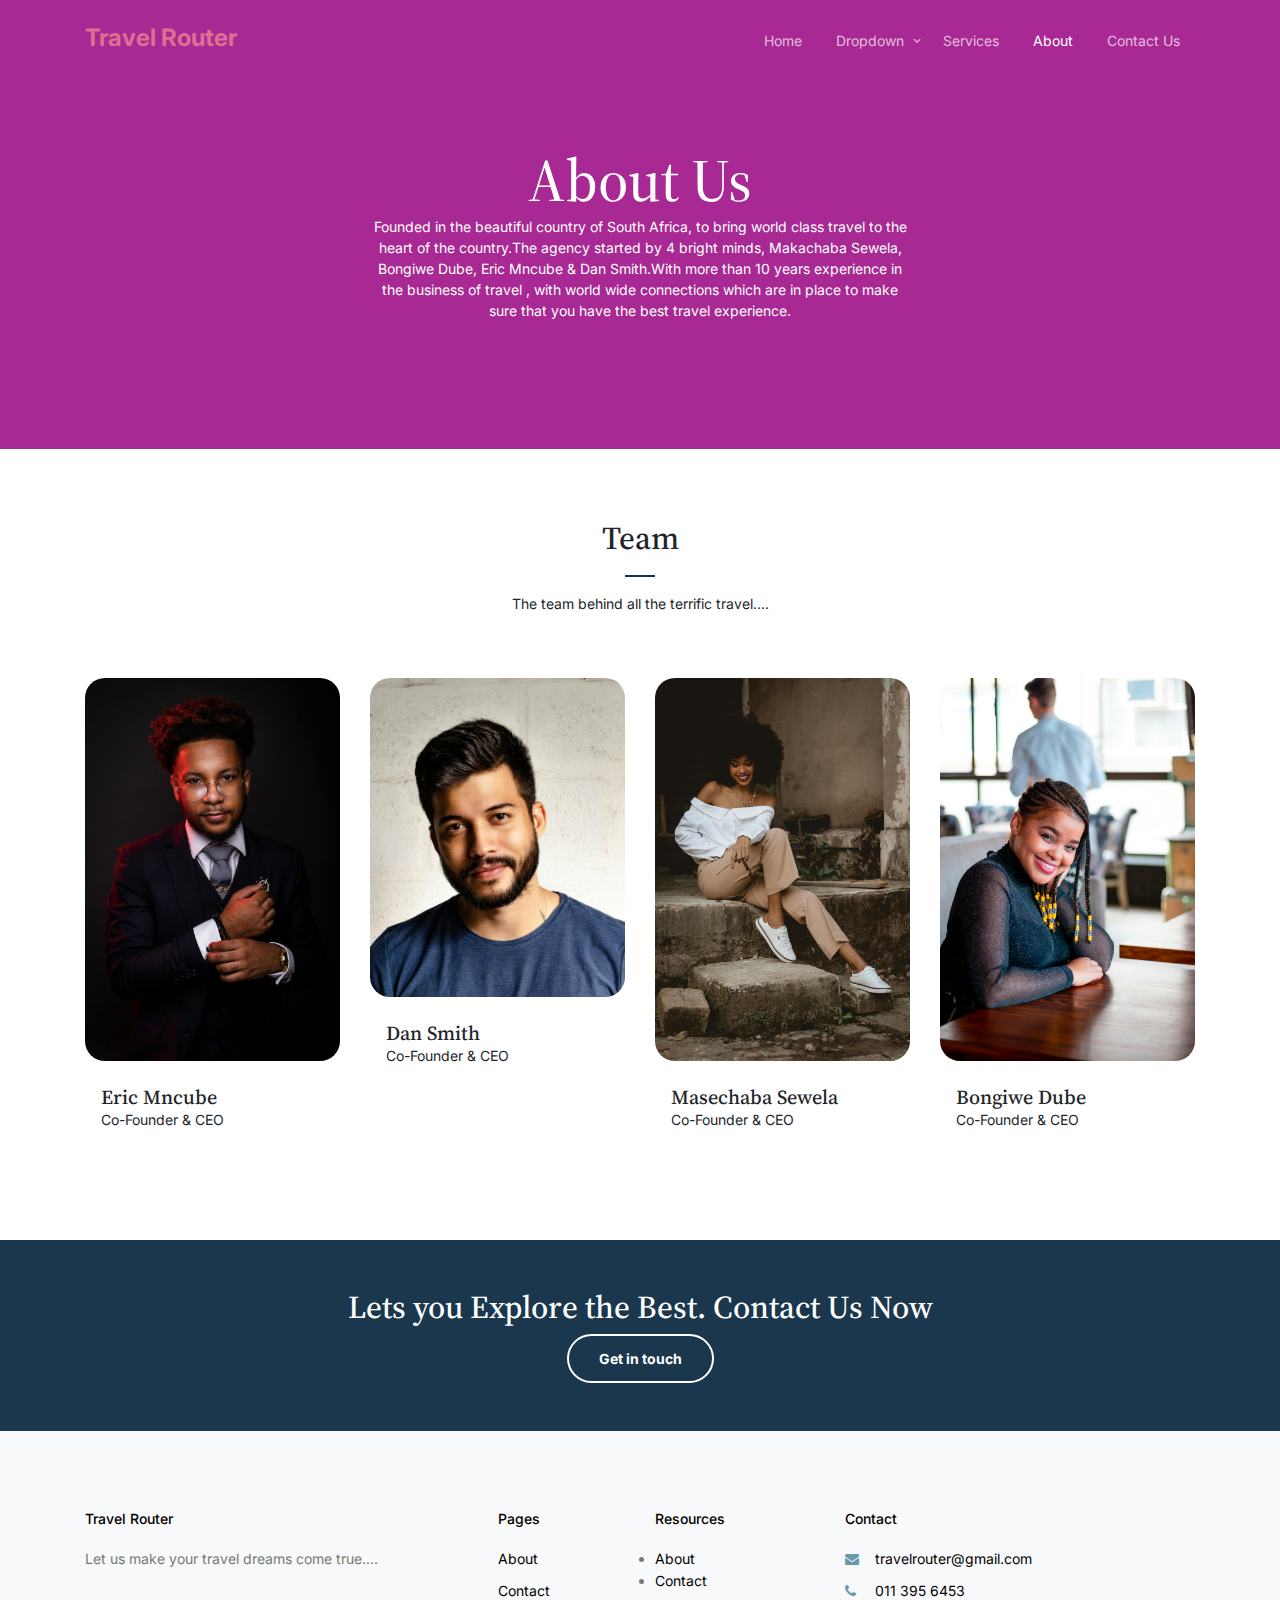
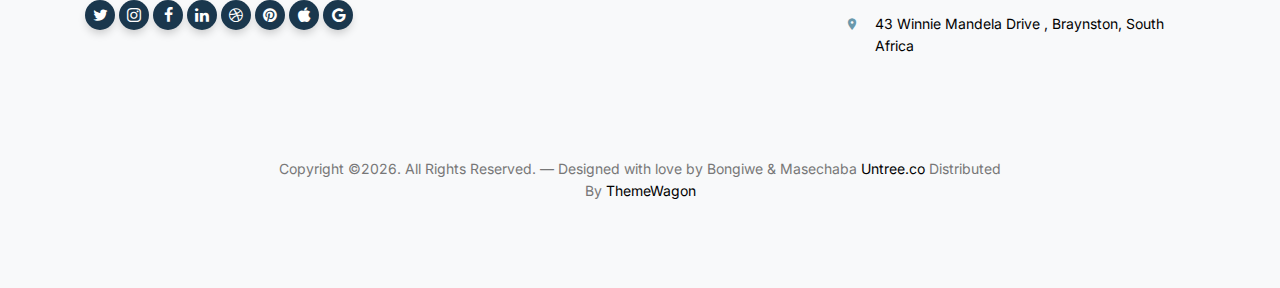
==== commit 120b8a50: "about us page" ====
--- a/Travel Router/about.html
+++ b/Travel Router/about.html
@@ -47,7 +47,7 @@
   <nav class="site-nav">
     <div class="container">
       <div class="site-navigation">
-        <a href="index.html" class="logo m-0">Tour <span class="text-primary">.</span></a>
+        <a href="index.html" class="logo m-0">Travel Router <span class="text-primary">.</span></a>
 
         <ul class="js-clone-nav d-none d-lg-inline-block text-left site-menu float-right">
           <li><a href="index.html">Home</a></li>
@@ -87,43 +87,13 @@
         <div class="col-lg-6 mx-auto text-center">
           <div class="intro-wrap">
             <h1 class="mb-0">About Us</h1>
-            <p class="text-white">Far far away, behind the word mountains, far from the countries Vokalia and Consonantia, there live the blind texts. </p>
-          </div>
-        </div>
-      </div>
-    </div>
-  </div>
-
-  
-  
-  <div class="untree_co-section">
-    <div class="container">
-      <div class="row">
-        <div class="col-lg-7">
-          <div class="owl-single dots-absolute owl-carousel">
-            <img src="images/slider-1.jpg" alt="Free HTML Template by Untree.co" class="img-fluid rounded-20">
-            <img src="images/slider-2.jpg" alt="Free HTML Template by Untree.co" class="img-fluid rounded-20">
-            <img src="images/slider-3.jpg" alt="Free HTML Template by Untree.co" class="img-fluid rounded-20">
-            <img src="images/slider-4.jpg" alt="Free HTML Template by Untree.co" class="img-fluid rounded-20">
-            <img src="images/slider-5.jpg" alt="Free HTML Template by Untree.co" class="img-fluid rounded-20">
-          </div>
-        </div>
-        <div class="col-lg-5 pl-lg-5 ml-auto">
-          <h2 class="section-title mb-4">About Tours</h2>
-          <p>Far far away, behind the word mountains, far from the countries Vokalia and Consonantia, there live the blind texts. Separated they live in Bookmarksgrove right at the coast of the Semantics, a large language ocean.</p>
-          <ul class="list-unstyled two-col clearfix">
-            <li>Outdoor recreation activities</li>
-            <li>Airlines</li>
-            <li>Car Rentals</li>
-            <li>Cruise Lines</li>
-            <li>Hotels</li>
-            <li>Railways</li>
-            <li>Travel Insurance</li>
-            <li>Package Tours</li>
-            <li>Insurance</li>
-            <li>Guide Books</li>
-          </ul>
-        </div>
+            <p class="text-white">Founded in the beautiful country of South Africa, to bring world class travel to the heart of the country.The agency started by 4 bright minds, Makachaba Sewela, Bongiwe Dube, Eric Mncube & Dan Smith.With more than 10 years experience in the business of travel , with world wide connections which are in place to make sure that you have the best travel experience. </p>
+          </div>
+        </div>
+      </div>
+    </div>
+  </div>
+       
       </div>
     </div>
   </div>
@@ -133,136 +103,53 @@
       <div class="row justify-content-center mb-5">
         <div class="col-md-6 text-center">
           <h2 class="section-title mb-3 text-center">Team</h2>
-          <p>Far far away, behind the word mountains, far from the countries Vokalia and Consonantia, there live the blind texts. Separated they live in Bookmarksgrove right at the coast of the Semantics, a large language ocean.</p>
+          <p>The team behind all the terrific travel....</p>
         </div>
       </div>
 
       <div class="row">
         <div class="col-lg-3 mb-4">
           <div class="team">
-            <img src="images/person_1.jpg" alt="Image" class="img-fluid mb-4 rounded-20">
-            <div class="px-3">
-              <h3 class="mb-0">James Watson</h3>
-              <p>Co-Founder &amp; CEO</p>
-            </div>
-          </div>
-        </div>
-        <div class="col-lg-3 mb-4">
-          <div class="team">
-            <img src="images/person_2.jpg" alt="Image" class="img-fluid mb-4 rounded-20">
-            <div class="px-3">
-              <h3 class="mb-0">Carl Anderson</h3>
-              <p>Co-Founder &amp; CEO</p>
-            </div>
-          </div>
-        </div>
-
-        <div class="col-lg-3 mb-4">
-          <div class="team">
-            <img src="images/person_4.jpg" alt="Image" class="img-fluid mb-4 rounded-20">
-            <div class="px-3">
-              <h3 class="mb-0">Michelle Allison</h3>
-              <p>Co-Founder &amp; CEO</p>
-            </div>
-          </div>
-        </div>
-        <div class="col-lg-3 mb-4">
-          <div class="team">
-            <img src="images/person_3.jpg" alt="Image" class="img-fluid mb-4 rounded-20">
-            <div class="px-3">
-              <h3 class="mb-0">Drew Wood</h3>
-              <p>Co-Founder &amp; CEO</p>
-            </div>
-          </div>
-        </div>
-
-      </div>
-
-    </div>
-  </div>
-
-
-  
-
-  <div class="untree_co-section testimonial-section mt-5">
-    <div class="container">
-      <div class="row justify-content-center">
-        <div class="col-lg-7 text-center">
-          <h2 class="section-title text-center mb-5">Testimonials</h2>
-
-          <div class="owl-single owl-carousel no-nav">
-            <div class="testimonial mx-auto">
-              <figure class="img-wrap">
-                <img src="images/person_2.jpg" alt="Image" class="img-fluid">
-              </figure>
-              <h3 class="name">Adam Aderson</h3>
-              <blockquote>
-                <p>&ldquo;There live the blind texts. Separated they live in Bookmarksgrove right at the coast of the Semantics, a large language ocean.&rdquo;</p>
-              </blockquote>
-            </div>
-
-            <div class="testimonial mx-auto">
-              <figure class="img-wrap">
-                <img src="images/person_3.jpg" alt="Image" class="img-fluid">
-              </figure>
-              <h3 class="name">Lukas Devlin</h3>
-              <blockquote>
-                <p>&ldquo;There live the blind texts. Separated they live in Bookmarksgrove right at the coast of the Semantics, a large language ocean.&rdquo;</p>
-              </blockquote>
-            </div>
-
-            <div class="testimonial mx-auto">
-              <figure class="img-wrap">
-                <img src="images/person_4.jpg" alt="Image" class="img-fluid">
-              </figure>
-              <h3 class="name">Kayla Bryant</h3>
-              <blockquote>
-                <p>&ldquo;There live the blind texts. Separated they live in Bookmarksgrove right at the coast of the Semantics, a large language ocean.&rdquo;</p>
-              </blockquote>
-            </div>
-
-          </div>
-
-        </div>
-      </div>
-    </div>
-  </div>
-
-  <div class="untree_co-section">
-    <div class="container">
-      <div class="row justify-content-between align-items-center">
-
-        <div class="col-lg-6">
-          <figure class="img-play-video">
-            <a id="play-video" class="video-play-button" href="https://www.youtube.com/watch?v=mwtbEGNABWU" data-fancybox>
-              <span></span>
-            </a>
-            <img src="images/hero-slider-2.jpg" alt="Image" class="img-fluid rounded-20">
-          </figure>
-        </div>
-
-        <div class="col-lg-5">
-          <h2 class="section-title text-left mb-4">Take a look at Tour Video</h2>
-          <p>Far far away, behind the word mountains, far from the countries Vokalia and Consonantia, there live the blind texts. Separated they live in Bookmarksgrove right at the coast of the Semantics, a large language ocean.</p>
-
-          <p class="mb-4">A small river named Duden flows by their place and supplies it with the necessary regelialia. It is a paradisematic country, in which roasted parts of sentences fly into your mouth.</p>
-
-          <ul class="list-unstyled two-col clearfix">
-            <li>Outdoor recreation activities</li>
-            <li>Airlines</li>
-            <li>Car Rentals</li>
-            <li>Cruise Lines</li>
-            <li>Hotels</li>
-            <li>Railways</li>
-            <li>Travel Insurance</li>
-            <li>Package Tours</li>
-            <li>Insurance</li>
-            <li>Guide Books</li>
-          </ul>
-
-          <p><a href="#" class="btn btn-primary">Get Started</a></p>
-
-          
+            <img src="images/pexels-elsimage-2474307.jpg" alt="Image" class="img-fluid mb-4 rounded-20">
+            <div class="px-3">
+              <h3 class="mb-0">Eric Mncube</h3>
+              <p>Co-Founder &amp; CEO</p>
+            </div>
+          </div>
+        </div>
+        <div class="col-lg-3 mb-4">
+          <div class="team">
+            <img src="images/pexels-italo-melo-881954-2379005.jpg" alt="Image" class="img-fluid mb-4 rounded-20">
+            <div class="px-3">
+              <h3 class="mb-0">Dan Smith</h3>
+              <p>Co-Founder &amp; CEO</p>
+            </div>
+          </div>
+        </div>
+
+        <div class="col-lg-3 mb-4">
+          <div class="team">
+            <img src="images/pexels-maycon-marmo-1382692-2873674.jpg" alt="Image" class="img-fluid mb-4 rounded-20">
+            <div class="px-3">
+              <h3 class="mb-0">Masechaba Sewela</h3>
+              <p>Co-Founder &amp; CEO</p>
+            </div>
+          </div>
+        </div>
+        <div class="col-lg-3 mb-4">
+          <div class="team">
+            <img src="images/pexels-reafonbgates-1569199.jpg" alt="Image" class="img-fluid mb-4 rounded-20">
+            <div class="px-3">
+              <h3 class="mb-0">Bongiwe Dube</h3>
+              <p>Co-Founder &amp; CEO</p>
+            </div>
+          </div>
+        </div>
+
+      </div>
+
+    </div>
+  </div>
         </div>
       </div>
     </div>
@@ -273,7 +160,6 @@
       <div class="row text-center">
         <div class="col-md-12">
           <h2 class="mb-2 text-white">Lets you Explore the Best. Contact Us Now</h2>
-          <p class="mb-4 lead text-white text-white-opacity">Lorem ipsum dolor sit amet, consectetur adipisicing elit. Excepturi, fugit?</p>
           <p class="mb-0"><a href="booking.html" class="btn btn-outline-white text-white btn-md font-weight-bold">Get in touch</a></p>
         </div>
       </div>
@@ -286,8 +172,8 @@
         <div class="row">
           <div class="col-md-6 col-lg-4">
             <div class="widget">
-              <h3 class="heading">About Tour</h3>
-              <p>Far far away, behind the word mountains, far from the countries Vokalia and Consonantia, there live the blind texts.</p>
+              <h3 class="heading">Travel Router</h3>
+              <p>Let us make your travel dreams come true....</p>
             </div>
             <div class="widget">
               <ul class="list-unstyled social">
@@ -306,7 +192,6 @@
             <div class="widget">
               <h3 class="heading">Pages</h3>
               <ul class="links list-unstyled">
-                <li><a href="#">Blog</a></li>
                 <li><a href="#">About</a></li>
                 <li><a href="#">Contact</a></li>
               </ul>
@@ -315,8 +200,7 @@
           <div class="col-md-6 col-lg-2">
             <div class="widget">
               <h3 class="heading">Resources</h3>
-              <ul class="links list-unstyled">
-                <li><a href="#">Blog</a></li>
+              <ul class="links list-unstyled"></ul>
                 <li><a href="#">About</a></li>
                 <li><a href="#">Contact</a></li>
               </ul>
@@ -326,9 +210,9 @@
             <div class="widget">
               <h3 class="heading">Contact</h3>
               <ul class="list-unstyled quick-info links">
-                <li class="email"><a href="#">mail@example.com</a></li>
-                <li class="phone"><a href="#">+1 222 212 3819</a></li>
-                <li class="address"><a href="#">43 Raymouth Rd. Baltemoer, London 3910</a></li>
+                <li class="email"><a href="#">travelrouter@gmail.com</a></li>
+                <li class="phone"><a href="#">011 395 6453</a></li>
+                <li class="address"><a href="#">43 Winnie Mandela Drive , Braynston, South Africa</a></li>
               </ul>
             </div>
           </div>
@@ -342,7 +226,7 @@
       <div class="container">
         <div class="row text-center">
           <div class="col-md-8 mb-3 mb-md-0 mx-auto">
-            <p>Copyright &copy;<script>document.write(new Date().getFullYear());</script>. All Rights Reserved. &mdash; Designed with love by <a href="https://untree.co" class="link-highlight">Untree.co</a> <!-- License information: https://untree.co/license/ --> Distributed By <a href="https://themewagon.com" target="_blank" >ThemeWagon</a>
+            <p>Copyright &copy;<script>document.write(new Date().getFullYear());</script>. All Rights Reserved. &mdash; Designed with love by Bongiwe & Masechaba <a href="https://untree.co" class="link-highlight">Untree.co</a> <!-- License information: https://untree.co/license/ --> Distributed By <a href="https://themewagon.com" target="_blank" >ThemeWagon</a>
             </p>
           </div>
           
--- a/Travel Router/css/style.css
+++ b/Travel Router/css/style.css
@@ -3,59 +3,79 @@
   line-height: 1.5;
   background: #ffffff;
   overflow-x: hidden;
-  font-size: 14px; }
-  body:before {
-    content: "";
-    position: fixed;
-    top: 0;
-    left: 0;
-    z-index: 99;
-    right: 0;
-    bottom: 0;
-    background: rgba(0, 0, 0, 0.2);
-    opacity: 0;
-    visibility: hidden;
-    -webkit-transition: .3s all ease;
-    -o-transition: .3s all ease;
-    transition: .3s all ease; }
-  body.offcanvas-menu:before {
-    opacity: 1;
-    visibility: visible; }
+  font-size: 14px;
+}
+body:before {
+  content: "";
+  position: fixed;
+  top: 0;
+  left: 0;
+  z-index: 99;
+  right: 0;
+  bottom: 0;
+  background: rgba(0, 0, 0, 0.2);
+  opacity: 0;
+  visibility: hidden;
+  -webkit-transition: 0.3s all ease;
+  -o-transition: 0.3s all ease;
+  transition: 0.3s all ease;
+}
+body.offcanvas-menu:before {
+  opacity: 1;
+  visibility: visible;
+}
 
 .bg-primary {
-  background-color: #db1087 !important; }
+  background-color: #db1087 !important;
+}
 
 .text-black {
-  color: #000000 !important; }
+  color: #000000 !important;
+}
 
 a {
   color: #a82993;
-  -webkit-transition: .3s all ease;
-  -o-transition: .3s all ease;
-  transition: .3s all ease; }
-
-  a:hover {
-    color: #a82993;
-    text-decoration: none; }
+  -webkit-transition: 0.3s all ease;
+  -o-transition: 0.3s all ease;
+  transition: 0.3s all ease;
+}
+
+a:hover {
+  color: #a82993;
+  text-decoration: none;
+}
 
 ::-moz-selection {
   background: #000000;
-  color: #ffffff; }
+  color: #ffffff;
+}
 
 ::selection {
   background: #000000;
-  color: #ffffff; }
+  color: #ffffff;
+}
 
 .text-primary {
-  color: #a82993 !important; }
+  color: #a82993 !important;
+}
 
 a.text-primary {
-  color: #a82993 !important; }
-  a.text-primary:hover {
-    color: #a82993 !important; }
-
-h1, .h1, h2, .h2, h3, .h3, h4, .h4 {
-  font-family: "Source Serif Pro", serif; }
+  color: #a82993 !important;
+}
+a.text-primary:hover {
+  color: #a82993 !important;
+}
+
+h1,
+.h1,
+h2,
+.h2,
+h3,
+.h3,
+h4,
+.h4 {
+  font-family: "Source Serif Pro", serif;
+}
 
 .btn {
   padding-top: 12px;
@@ -63,71 +83,98 @@
   padding-left: 30px;
   padding-right: 30px;
   border-radius: 30px;
-  font-size: 14px; }
-  .btn:active, .btn:focus {
-    outline: none;
-    -webkit-box-shadow: none;
-    box-shadow: none; }
-  .btn.btn-primary {
-    background: #1A374D;
-    border-color: #1A374D; }
-    .btn.btn-primary:hover {
-      border-color: #1f425c;
-      background: #1f425c; }
-  .btn.btn-outline-white {
-    border: 2px solid #ffffff; }
-    .btn.btn-outline-white:hover {
-      background: #ffffff;
-      color: #1A374D !important; }
+  font-size: 14px;
+}
+.btn:active,
+.btn:focus {
+  outline: none;
+  -webkit-box-shadow: none;
+  box-shadow: none;
+}
+.btn.btn-primary {
+  background: #1a374d;
+  border-color: #1a374d;
+}
+.btn.btn-primary:hover {
+  border-color: #1f425c;
+  background: #1f425c;
+}
+.btn.btn-outline-white {
+  border: 2px solid #ffffff;
+}
+.btn.btn-outline-white:hover {
+  background: #ffffff;
+  color: #1a374d !important;
+}
 
 .text-white-opacity {
-  opacity: .7; }
-
-.form-control, .custom-select {
+  opacity: 0.7;
+}
+
+.form-control,
+.custom-select {
   border: 2px solid #e9ecef;
   font-size: 16px;
-  height: 45px; }
-  .form-control:active, .form-control:focus, .custom-select:active, .custom-select:focus {
-    border-color: #1A374D;
-    -webkit-box-shadow: none;
-    box-shadow: none; }
+  height: 45px;
+}
+.form-control:active,
+.form-control:focus,
+.custom-select:active,
+.custom-select:focus {
+  border-color: #1a374d;
+  -webkit-box-shadow: none;
+  box-shadow: none;
+}
 
 .gutter-v1 {
   margin-right: -20px;
-  margin-left: -20px; }
-  @media (max-width: 991.98px) {
-    .gutter-v1 {
-      margin-left: -15px;
-      margin-right: -15px; } }
+  margin-left: -20px;
+}
+@media (max-width: 991.98px) {
+  .gutter-v1 {
+    margin-left: -15px;
+    margin-right: -15px;
+  }
+}
+.gutter-v1 > .col,
+.gutter-v1 > [class*="col-"] {
+  padding-right: 20px;
+  padding-left: 20px;
+}
+@media (max-width: 991.98px) {
   .gutter-v1 > .col,
   .gutter-v1 > [class*="col-"] {
-    padding-right: 20px;
-    padding-left: 20px; }
-    @media (max-width: 991.98px) {
-      .gutter-v1 > .col,
-      .gutter-v1 > [class*="col-"] {
-        padding-right: 15px;
-        padding-left: 15px; } }
+    padding-right: 15px;
+    padding-left: 15px;
+  }
+}
 
 .gutter-v2 {
   margin-right: -5px;
-  margin-left: -5px; }
-  @media (max-width: 991.98px) {
-    .gutter-v2 {
-      margin-left: -15px;
-      margin-right: -15px; } }
+  margin-left: -5px;
+}
+@media (max-width: 991.98px) {
+  .gutter-v2 {
+    margin-left: -15px;
+    margin-right: -15px;
+  }
+}
+.gutter-v2 > .col,
+.gutter-v2 > [class*="col-"] {
+  padding-right: 5px;
+  padding-left: 5px;
+}
+@media (max-width: 991.98px) {
   .gutter-v2 > .col,
   .gutter-v2 > [class*="col-"] {
-    padding-right: 5px;
-    padding-left: 5px; }
-    @media (max-width: 991.98px) {
-      .gutter-v2 > .col,
-      .gutter-v2 > [class*="col-"] {
-        padding-right: 15px;
-        padding-left: 15px; } }
+    padding-right: 15px;
+    padding-left: 15px;
+  }
+}
 
 .spinner-border {
-  color: #1A374D; }
+  color: #1a374d;
+}
 
 /*PRELOADING------------ */
 #overlayer {
@@ -139,7 +186,8 @@
   top: 0;
   left: 0;
   right: 0;
-  bottom: 0; }
+  bottom: 0;
+}
 
 .loader {
   z-index: 7700;
@@ -148,145 +196,240 @@
   left: 50%;
   -webkit-transform: translate(-50%, -50%);
   -ms-transform: translate(-50%, -50%);
-  transform: translate(-50%, -50%); }
+  transform: translate(-50%, -50%);
+}
 
 .position-relative {
-  position: relative; }
+  position: relative;
+}
 
 .logo {
   font-size: 24px;
+  color: palevioletred;
+  font-weight: 700;
+}
+.logo:hover {
   color: #ffffff;
-  font-weight: 700; }
-  .logo:hover {
-    color: #ffffff; }
+}
 
 .site-nav {
   position: absolute;
   top: 0;
   z-index: 9;
-  width: 100%; }
+  width: 100%;
+}
 
 .site-nav {
   padding-top: 20px;
-  padding-bottom: 20px; }
-  .site-nav h1 {
-    margin: 0;
-    padding: 0;
-    font-size: 24px; }
-  .site-nav .site-navigation .site-menu {
-    margin-bottom: 0; }
-    .site-nav .site-navigation .site-menu > li {
-      display: inline-block; }
-      .site-nav .site-navigation .site-menu > li > a {
-        font-size: 14px;
-        padding: 10px 15px;
-        display: inline-block;
-        text-decoration: none !important;
-        color: rgba(255, 255, 255, 0.7); }
-        .site-nav .site-navigation .site-menu > li > a:hover {
-          color: #ffffff; }
-      .site-nav .site-navigation .site-menu > li.cta-button a {
-        padding: 6px 20px;
-        border: 2px solid rgba(255, 255, 255, 0.1);
-        color: #000000;
-        border-radius: 30px; }
-        .site-nav .site-navigation .site-menu > li.cta-button a:hover {
-          color: #000000;
-          background: #1A374D;
-          border-color: #1A374D; }
-      .site-nav .site-navigation .site-menu > li.active > a {
-        color: #ffffff; }
-    .site-nav .site-navigation .site-menu .has-children {
-      position: relative; }
-      .site-nav .site-navigation .site-menu .has-children > a {
-        position: relative;
-        padding-right: 20px; }
-        .site-nav .site-navigation .site-menu .has-children > a:before {
-          position: absolute;
-          content: "\e313";
-          font-size: 14px;
-          top: 50%;
-          right: 0;
-          -webkit-transform: translateY(-50%);
-          -ms-transform: translateY(-50%);
-          transform: translateY(-50%);
-          font-family: 'icomoon'; }
-      .site-nav .site-navigation .site-menu .has-children .dropdown {
-        visibility: hidden;
-        opacity: 0;
-        top: 100%;
-        z-index: 999;
-        position: absolute;
-        text-align: left;
-        -webkit-box-shadow: 0 2px 10px -2px rgba(0, 0, 0, 0.1);
-        box-shadow: 0 2px 10px -2px rgba(0, 0, 0, 0.1);
-        border-radius: 20px;
-        padding: 20px 0;
-        margin-top: 20px;
-        margin-left: 0px;
-        background: #ffffff;
-        -webkit-transition: 0.2s 0s;
-        -o-transition: 0.2s 0s;
-        transition: 0.2s 0s; }
-        .site-nav .site-navigation .site-menu .has-children .dropdown.arrow-top {
-          position: absolute; }
-          .site-nav .site-navigation .site-menu .has-children .dropdown.arrow-top:before {
-            display: none;
-            bottom: 100%;
-            left: 20%;
-            border: solid transparent;
-            content: " ";
-            height: 0;
-            width: 0;
-            position: absolute;
-            pointer-events: none; }
-          .site-nav .site-navigation .site-menu .has-children .dropdown.arrow-top:before {
-            display: none;
-            border-color: rgba(136, 183, 213, 0);
-            border-bottom-color: #ffffff;
-            border-width: 10px;
-            margin-left: -10px; }
-        .site-nav .site-navigation .site-menu .has-children .dropdown a {
-          font-size: 14px;
-          text-transform: none;
-          letter-spacing: normal;
-          -webkit-transition: 0s all;
-          -o-transition: 0s all;
-          transition: 0s all;
-          color: #000000; }
-        .site-nav .site-navigation .site-menu .has-children .dropdown .active a {
-          color: #a82993 !important; }
-        .site-nav .site-navigation .site-menu .has-children .dropdown > li {
-          list-style: none;
-          padding: 0;
-          margin: 0;
-          min-width: 180px; }
-          .site-nav .site-navigation .site-menu .has-children .dropdown > li > a {
-            padding: 5px 20px;
-            display: block; }
-            .site-nav .site-navigation .site-menu .has-children .dropdown > li > a:hover {
-              color: #1A374D; }
-          .site-nav .site-navigation .site-menu .has-children .dropdown > li.has-children > a:before {
-            content: "\e315";
-            right: 20px; }
-          .site-nav .site-navigation .site-menu .has-children .dropdown > li.has-children > .dropdown, .site-nav .site-navigation .site-menu .has-children .dropdown > li.has-children > ul {
-            left: 100%;
-            top: 0; }
-            .site-nav .site-navigation .site-menu .has-children .dropdown > li.has-children > .dropdown li a:hover, .site-nav .site-navigation .site-menu .has-children .dropdown > li.has-children > ul li a:hover {
-              color: #1A374D; }
-          .site-nav .site-navigation .site-menu .has-children .dropdown > li.has-children:hover > a, .site-nav .site-navigation .site-menu .has-children .dropdown > li.has-children:active > a, .site-nav .site-navigation .site-menu .has-children .dropdown > li.has-children:focus > a {
-            color: #1A374D; }
-      .site-nav .site-navigation .site-menu .has-children:hover > a, .site-nav .site-navigation .site-menu .has-children:focus > a, .site-nav .site-navigation .site-menu .has-children:active > a {
-        color: #ffffff; }
-      .site-nav .site-navigation .site-menu .has-children:hover, .site-nav .site-navigation .site-menu .has-children:focus, .site-nav .site-navigation .site-menu .has-children:active {
-        cursor: pointer; }
-        .site-nav .site-navigation .site-menu .has-children:hover > .dropdown, .site-nav .site-navigation .site-menu .has-children:focus > .dropdown, .site-nav .site-navigation .site-menu .has-children:active > .dropdown {
-          -webkit-transition-delay: 0s;
-          -o-transition-delay: 0s;
-          transition-delay: 0s;
-          margin-top: 0px;
-          visibility: visible;
-          opacity: 1; }
+  padding-bottom: 20px;
+}
+.site-nav h1 {
+  margin: 0;
+  padding: 0;
+  font-size: 24px;
+}
+.site-nav .site-navigation .site-menu {
+  margin-bottom: 0;
+}
+.site-nav .site-navigation .site-menu > li {
+  display: inline-block;
+}
+.site-nav .site-navigation .site-menu > li > a {
+  font-size: 14px;
+  padding: 10px 15px;
+  display: inline-block;
+  text-decoration: none !important;
+  color: rgba(255, 255, 255, 0.7);
+}
+.site-nav .site-navigation .site-menu > li > a:hover {
+  color: #ffffff;
+}
+.site-nav .site-navigation .site-menu > li.cta-button a {
+  padding: 6px 20px;
+  border: 2px solid rgba(255, 255, 255, 0.1);
+  color: #000000;
+  border-radius: 30px;
+}
+.site-nav .site-navigation .site-menu > li.cta-button a:hover {
+  color: #000000;
+  background: #1a374d;
+  border-color: #1a374d;
+}
+.site-nav .site-navigation .site-menu > li.active > a {
+  color: #ffffff;
+}
+.site-nav .site-navigation .site-menu .has-children {
+  position: relative;
+}
+.site-nav .site-navigation .site-menu .has-children > a {
+  position: relative;
+  padding-right: 20px;
+}
+.site-nav .site-navigation .site-menu .has-children > a:before {
+  position: absolute;
+  content: "\e313";
+  font-size: 14px;
+  top: 50%;
+  right: 0;
+  -webkit-transform: translateY(-50%);
+  -ms-transform: translateY(-50%);
+  transform: translateY(-50%);
+  font-family: "icomoon";
+}
+.site-nav .site-navigation .site-menu .has-children .dropdown {
+  visibility: hidden;
+  opacity: 0;
+  top: 100%;
+  z-index: 999;
+  position: absolute;
+  text-align: left;
+  -webkit-box-shadow: 0 2px 10px -2px rgba(0, 0, 0, 0.1);
+  box-shadow: 0 2px 10px -2px rgba(0, 0, 0, 0.1);
+  border-radius: 20px;
+  padding: 20px 0;
+  margin-top: 20px;
+  margin-left: 0px;
+  background: #ffffff;
+  -webkit-transition: 0.2s 0s;
+  -o-transition: 0.2s 0s;
+  transition: 0.2s 0s;
+}
+.site-nav .site-navigation .site-menu .has-children .dropdown.arrow-top {
+  position: absolute;
+}
+.site-nav .site-navigation .site-menu .has-children .dropdown.arrow-top:before {
+  display: none;
+  bottom: 100%;
+  left: 20%;
+  border: solid transparent;
+  content: " ";
+  height: 0;
+  width: 0;
+  position: absolute;
+  pointer-events: none;
+}
+.site-nav .site-navigation .site-menu .has-children .dropdown.arrow-top:before {
+  display: none;
+  border-color: rgba(136, 183, 213, 0);
+  border-bottom-color: #ffffff;
+  border-width: 10px;
+  margin-left: -10px;
+}
+.site-nav .site-navigation .site-menu .has-children .dropdown a {
+  font-size: 14px;
+  text-transform: none;
+  letter-spacing: normal;
+  -webkit-transition: 0s all;
+  -o-transition: 0s all;
+  transition: 0s all;
+  color: #000000;
+}
+.site-nav .site-navigation .site-menu .has-children .dropdown .active a {
+  color: #a82993 !important;
+}
+.site-nav .site-navigation .site-menu .has-children .dropdown > li {
+  list-style: none;
+  padding: 0;
+  margin: 0;
+  min-width: 180px;
+}
+.site-nav .site-navigation .site-menu .has-children .dropdown > li > a {
+  padding: 5px 20px;
+  display: block;
+}
+.site-nav .site-navigation .site-menu .has-children .dropdown > li > a:hover {
+  color: #1a374d;
+}
+.site-nav
+  .site-navigation
+  .site-menu
+  .has-children
+  .dropdown
+  > li.has-children
+  > a:before {
+  content: "\e315";
+  right: 20px;
+}
+.site-nav
+  .site-navigation
+  .site-menu
+  .has-children
+  .dropdown
+  > li.has-children
+  > .dropdown,
+.site-nav
+  .site-navigation
+  .site-menu
+  .has-children
+  .dropdown
+  > li.has-children
+  > ul {
+  left: 100%;
+  top: 0;
+}
+.site-nav
+  .site-navigation
+  .site-menu
+  .has-children
+  .dropdown
+  > li.has-children
+  > .dropdown
+  li
+  a:hover,
+.site-nav
+  .site-navigation
+  .site-menu
+  .has-children
+  .dropdown
+  > li.has-children
+  > ul
+  li
+  a:hover {
+  color: #1a374d;
+}
+.site-nav
+  .site-navigation
+  .site-menu
+  .has-children
+  .dropdown
+  > li.has-children:hover
+  > a,
+.site-nav
+  .site-navigation
+  .site-menu
+  .has-children
+  .dropdown
+  > li.has-children:active
+  > a,
+.site-nav
+  .site-navigation
+  .site-menu
+  .has-children
+  .dropdown
+  > li.has-children:focus
+  > a {
+  color: #1a374d;
+}
+.site-nav .site-navigation .site-menu .has-children:hover > a,
+.site-nav .site-navigation .site-menu .has-children:focus > a,
+.site-nav .site-navigation .site-menu .has-children:active > a {
+  color: #ffffff;
+}
+.site-nav .site-navigation .site-menu .has-children:hover,
+.site-nav .site-navigation .site-menu .has-children:focus,
+.site-nav .site-navigation .site-menu .has-children:active {
+  cursor: pointer;
+}
+.site-nav .site-navigation .site-menu .has-children:hover > .dropdown,
+.site-nav .site-navigation .site-menu .has-children:focus > .dropdown,
+.site-nav .site-navigation .site-menu .has-children:active > .dropdown {
+  -webkit-transition-delay: 0s;
+  -o-transition-delay: 0s;
+  transition-delay: 0s;
+  margin-top: 0px;
+  visibility: visible;
+  opacity: 1;
+}
 
 .site-mobile-menu-close {
   display: block;
@@ -295,27 +438,33 @@
   width: 30px;
   z-index: 99;
   cursor: pointer;
-  top: -20px; }
-  .site-mobile-menu-close > span {
-    cursor: pointer;
-    display: block;
-    position: absolute;
-    height: 30px;
-    width: 30px; }
-    .site-mobile-menu-close > span:before, .site-mobile-menu-close > span:after {
-      position: absolute;
-      content: "";
-      width: 2px;
-      height: 30px;
-      background: #000000; }
-    .site-mobile-menu-close > span:before {
-      -webkit-transform: rotate(45deg);
-      -ms-transform: rotate(45deg);
-      transform: rotate(45deg); }
-    .site-mobile-menu-close > span:after {
-      -webkit-transform: rotate(-45deg);
-      -ms-transform: rotate(-45deg);
-      transform: rotate(-45deg); }
+  top: -20px;
+}
+.site-mobile-menu-close > span {
+  cursor: pointer;
+  display: block;
+  position: absolute;
+  height: 30px;
+  width: 30px;
+}
+.site-mobile-menu-close > span:before,
+.site-mobile-menu-close > span:after {
+  position: absolute;
+  content: "";
+  width: 2px;
+  height: 30px;
+  background: #000000;
+}
+.site-mobile-menu-close > span:before {
+  -webkit-transform: rotate(45deg);
+  -ms-transform: rotate(45deg);
+  transform: rotate(45deg);
+}
+.site-mobile-menu-close > span:after {
+  -webkit-transform: rotate(-45deg);
+  -ms-transform: rotate(-45deg);
+  transform: rotate(-45deg);
+}
 
 .site-mobile-menu {
   width: 300px;
@@ -330,405 +479,527 @@
   transform: translateX(100%);
   -webkit-transition: 0.8s all cubic-bezier(0.23, 1, 0.32, 1);
   -o-transition: 0.8s all cubic-bezier(0.23, 1, 0.32, 1);
-  transition: 0.8s all cubic-bezier(0.23, 1, 0.32, 1); }
-  .offcanvas-menu .site-mobile-menu {
-    -webkit-box-shadow: -10px 0 20px -10px rgba(0, 0, 0, 0.1);
-    box-shadow: -10px 0 20px -10px rgba(0, 0, 0, 0.1);
-    -webkit-transform: translateX(0%);
-    -ms-transform: translateX(0%);
-    transform: translateX(0%); }
-  .site-mobile-menu .site-mobile-menu-header {
-    width: 100%;
-    float: left;
-    padding-left: 20px;
-    padding-right: 20px; }
-    .site-mobile-menu .site-mobile-menu-header .site-mobile-menu-close {
-      float: right;
-      margin-top: 8px; }
-      .site-mobile-menu .site-mobile-menu-header .site-mobile-menu-close span {
-        font-size: 30px;
-        display: inline-block;
-        padding-left: 10px;
-        padding-right: 0px;
-        line-height: 1;
-        cursor: pointer;
-        -webkit-transition: .3s all ease;
-        -o-transition: .3s all ease;
-        transition: .3s all ease; }
-    .site-mobile-menu .site-mobile-menu-header .site-mobile-menu-logo {
-      float: left;
-      margin-top: 10px;
-      margin-left: 0px; }
-      .site-mobile-menu .site-mobile-menu-header .site-mobile-menu-logo a {
-        display: inline-block;
-        text-transform: uppercase; }
-        .site-mobile-menu .site-mobile-menu-header .site-mobile-menu-logo a img {
-          max-width: 70px; }
-        .site-mobile-menu .site-mobile-menu-header .site-mobile-menu-logo a:hover {
-          text-decoration: none; }
-  .site-mobile-menu .site-mobile-menu-body {
-    overflow-y: scroll;
-    -webkit-overflow-scrolling: touch;
-    position: relative;
-    padding: 0 20px 20px 20px;
-    height: calc(100vh - 52px);
-    padding-bottom: 150px; }
-  .site-mobile-menu .site-nav-wrap {
-    padding: 0;
-    margin: 0;
-    list-style: none;
-    position: relative; }
-    .site-mobile-menu .site-nav-wrap a {
-      padding: 5px 20px;
-      display: block;
-      position: relative;
-      color: #000000; }
-      .site-mobile-menu .site-nav-wrap a:hover {
-        color: #1A374D; }
-    .site-mobile-menu .site-nav-wrap li {
-      position: relative;
-      display: block; }
-      .site-mobile-menu .site-nav-wrap li.active > a {
-        color: #1A374D; }
-    .site-mobile-menu .site-nav-wrap .arrow-collapse {
-      position: absolute;
-      right: 0px;
-      top: 0px;
-      z-index: 20;
-      width: 36px;
-      height: 36px;
-      text-align: center;
-      cursor: pointer;
-      border-radius: 50%;
-      border: 1px solid #f8f9fa; }
-      .site-mobile-menu .site-nav-wrap .arrow-collapse:before {
-        font-size: 14px;
-        z-index: 20;
-        font-family: "icomoon";
-        content: "\e313";
-        position: absolute;
-        top: 50%;
-        left: 50%;
-        -webkit-transform: translate(-50%, -50%) rotate(-180deg);
-        -ms-transform: translate(-50%, -50%) rotate(-180deg);
-        transform: translate(-50%, -50%) rotate(-180deg);
-        -webkit-transition: .3s all ease;
-        -o-transition: .3s all ease;
-        transition: .3s all ease; }
-      .site-mobile-menu .site-nav-wrap .arrow-collapse.collapsed:before {
-        -webkit-transform: translate(-50%, -50%);
-        -ms-transform: translate(-50%, -50%);
-        transform: translate(-50%, -50%); }
-    .site-mobile-menu .site-nav-wrap > li {
-      display: block;
-      position: relative;
-      float: left;
-      width: 100%; }
-      .site-mobile-menu .site-nav-wrap > li > a {
-        padding-left: 20px;
-        font-size: 14px; }
-      .site-mobile-menu .site-nav-wrap > li > ul {
-        padding: 0;
-        margin: 0;
-        list-style: none; }
-        .site-mobile-menu .site-nav-wrap > li > ul > li {
-          display: block; }
-          .site-mobile-menu .site-nav-wrap > li > ul > li > a {
-            padding-left: 40px;
-            font-size: 14px; }
-          .site-mobile-menu .site-nav-wrap > li > ul > li > ul {
-            padding: 0;
-            margin: 0; }
-            .site-mobile-menu .site-nav-wrap > li > ul > li > ul > li {
-              display: block; }
-              .site-mobile-menu .site-nav-wrap > li > ul > li > ul > li > a {
-                font-size: 14px;
-                padding-left: 60px; }
+  transition: 0.8s all cubic-bezier(0.23, 1, 0.32, 1);
+}
+.offcanvas-menu .site-mobile-menu {
+  -webkit-box-shadow: -10px 0 20px -10px rgba(0, 0, 0, 0.1);
+  box-shadow: -10px 0 20px -10px rgba(0, 0, 0, 0.1);
+  -webkit-transform: translateX(0%);
+  -ms-transform: translateX(0%);
+  transform: translateX(0%);
+}
+.site-mobile-menu .site-mobile-menu-header {
+  width: 100%;
+  float: left;
+  padding-left: 20px;
+  padding-right: 20px;
+}
+.site-mobile-menu .site-mobile-menu-header .site-mobile-menu-close {
+  float: right;
+  margin-top: 8px;
+}
+.site-mobile-menu .site-mobile-menu-header .site-mobile-menu-close span {
+  font-size: 30px;
+  display: inline-block;
+  padding-left: 10px;
+  padding-right: 0px;
+  line-height: 1;
+  cursor: pointer;
+  -webkit-transition: 0.3s all ease;
+  -o-transition: 0.3s all ease;
+  transition: 0.3s all ease;
+}
+.site-mobile-menu .site-mobile-menu-header .site-mobile-menu-logo {
+  float: left;
+  margin-top: 10px;
+  margin-left: 0px;
+}
+.site-mobile-menu .site-mobile-menu-header .site-mobile-menu-logo a {
+  display: inline-block;
+  text-transform: uppercase;
+}
+.site-mobile-menu .site-mobile-menu-header .site-mobile-menu-logo a img {
+  max-width: 70px;
+}
+.site-mobile-menu .site-mobile-menu-header .site-mobile-menu-logo a:hover {
+  text-decoration: none;
+}
+.site-mobile-menu .site-mobile-menu-body {
+  overflow-y: scroll;
+  -webkit-overflow-scrolling: touch;
+  position: relative;
+  padding: 0 20px 20px 20px;
+  height: calc(100vh - 52px);
+  padding-bottom: 150px;
+}
+.site-mobile-menu .site-nav-wrap {
+  padding: 0;
+  margin: 0;
+  list-style: none;
+  position: relative;
+}
+.site-mobile-menu .site-nav-wrap a {
+  padding: 5px 20px;
+  display: block;
+  position: relative;
+  color: #000000;
+}
+.site-mobile-menu .site-nav-wrap a:hover {
+  color: #1a374d;
+}
+.site-mobile-menu .site-nav-wrap li {
+  position: relative;
+  display: block;
+}
+.site-mobile-menu .site-nav-wrap li.active > a {
+  color: #1a374d;
+}
+.site-mobile-menu .site-nav-wrap .arrow-collapse {
+  position: absolute;
+  right: 0px;
+  top: 0px;
+  z-index: 20;
+  width: 36px;
+  height: 36px;
+  text-align: center;
+  cursor: pointer;
+  border-radius: 50%;
+  border: 1px solid #f8f9fa;
+}
+.site-mobile-menu .site-nav-wrap .arrow-collapse:before {
+  font-size: 14px;
+  z-index: 20;
+  font-family: "icomoon";
+  content: "\e313";
+  position: absolute;
+  top: 50%;
+  left: 50%;
+  -webkit-transform: translate(-50%, -50%) rotate(-180deg);
+  -ms-transform: translate(-50%, -50%) rotate(-180deg);
+  transform: translate(-50%, -50%) rotate(-180deg);
+  -webkit-transition: 0.3s all ease;
+  -o-transition: 0.3s all ease;
+  transition: 0.3s all ease;
+}
+.site-mobile-menu .site-nav-wrap .arrow-collapse.collapsed:before {
+  -webkit-transform: translate(-50%, -50%);
+  -ms-transform: translate(-50%, -50%);
+  transform: translate(-50%, -50%);
+}
+.site-mobile-menu .site-nav-wrap > li {
+  display: block;
+  position: relative;
+  float: left;
+  width: 100%;
+}
+.site-mobile-menu .site-nav-wrap > li > a {
+  padding-left: 20px;
+  font-size: 14px;
+}
+.site-mobile-menu .site-nav-wrap > li > ul {
+  padding: 0;
+  margin: 0;
+  list-style: none;
+}
+.site-mobile-menu .site-nav-wrap > li > ul > li {
+  display: block;
+}
+.site-mobile-menu .site-nav-wrap > li > ul > li > a {
+  padding-left: 40px;
+  font-size: 14px;
+}
+.site-mobile-menu .site-nav-wrap > li > ul > li > ul {
+  padding: 0;
+  margin: 0;
+}
+.site-mobile-menu .site-nav-wrap > li > ul > li > ul > li {
+  display: block;
+}
+.site-mobile-menu .site-nav-wrap > li > ul > li > ul > li > a {
+  font-size: 14px;
+  padding-left: 60px;
+}
 
 .sticky-wrapper {
   position: absolute;
   z-index: 100;
-  width: 100%; }
-  .sticky-wrapper .site-navbar {
-    -webkit-transition: .3s all ease;
-    -o-transition: .3s all ease;
-    transition: .3s all ease; }
-  .sticky-wrapper .site-navbar .site-menu-toggle {
-    color: #000000; }
-  .sticky-wrapper .site-navbar .site-logo a {
-    color: #000000; }
-  .sticky-wrapper .site-navbar .site-menu > li > a {
-    color: rgba(0, 0, 0, 0.8) !important; }
-    .sticky-wrapper .site-navbar .site-menu > li > a:hover, .sticky-wrapper .site-navbar .site-menu > li > a.active {
-      color: #000000 !important; }
-  .sticky-wrapper.is-sticky .burger:before, .sticky-wrapper.is-sticky .burger span, .sticky-wrapper.is-sticky .burger:after {
-    background: #000000;
-    -webkit-transition: .0s all ease;
-    -o-transition: .0s all ease;
-    transition: .0s all ease; }
-  .sticky-wrapper.is-sticky .site-navbar {
-    background: #000000;
-    border-bottom: 1px solid transparent;
-    -webkit-box-shadow: 4px 0 20px -5px rgba(0, 0, 0, 0.1);
-    box-shadow: 4px 0 20px -5px rgba(0, 0, 0, 0.1); }
-    .sticky-wrapper.is-sticky .site-navbar .site-logo a {
-      color: #000000 !important; }
-    .sticky-wrapper.is-sticky .site-navbar .site-menu > li > a {
-      color: #000000 !important; }
-      .sticky-wrapper.is-sticky .site-navbar .site-menu > li > a:hover, .sticky-wrapper.is-sticky .site-navbar .site-menu > li > a.active {
-        color: #1A374D !important; }
-    .sticky-wrapper.is-sticky .site-navbar .site-menu > li.active a {
-      color: #1A374D !important; }
-  .sticky-wrapper .shrink {
-    padding-top: 0px !important;
-    padding-bottom: 0px !important; }
+  width: 100%;
+}
+.sticky-wrapper .site-navbar {
+  -webkit-transition: 0.3s all ease;
+  -o-transition: 0.3s all ease;
+  transition: 0.3s all ease;
+}
+.sticky-wrapper .site-navbar .site-menu-toggle {
+  color: #000000;
+}
+.sticky-wrapper .site-navbar .site-logo a {
+  color: #000000;
+}
+.sticky-wrapper .site-navbar .site-menu > li > a {
+  color: rgba(0, 0, 0, 0.8) !important;
+}
+.sticky-wrapper .site-navbar .site-menu > li > a:hover,
+.sticky-wrapper .site-navbar .site-menu > li > a.active {
+  color: #000000 !important;
+}
+.sticky-wrapper.is-sticky .burger:before,
+.sticky-wrapper.is-sticky .burger span,
+.sticky-wrapper.is-sticky .burger:after {
+  background: #000000;
+  -webkit-transition: 0s all ease;
+  -o-transition: 0s all ease;
+  transition: 0s all ease;
+}
+.sticky-wrapper.is-sticky .site-navbar {
+  background: #000000;
+  border-bottom: 1px solid transparent;
+  -webkit-box-shadow: 4px 0 20px -5px rgba(0, 0, 0, 0.1);
+  box-shadow: 4px 0 20px -5px rgba(0, 0, 0, 0.1);
+}
+.sticky-wrapper.is-sticky .site-navbar .site-logo a {
+  color: #000000 !important;
+}
+.sticky-wrapper.is-sticky .site-navbar .site-menu > li > a {
+  color: #000000 !important;
+}
+.sticky-wrapper.is-sticky .site-navbar .site-menu > li > a:hover,
+.sticky-wrapper.is-sticky .site-navbar .site-menu > li > a.active {
+  color: #1a374d !important;
+}
+.sticky-wrapper.is-sticky .site-navbar .site-menu > li.active a {
+  color: #1a374d !important;
+}
+.sticky-wrapper .shrink {
+  padding-top: 0px !important;
+  padding-bottom: 0px !important;
+}
 
 /* Burger */
 .burger {
   width: 28px;
   height: 32px;
   cursor: pointer;
-  position: relative; }
-  .burger.light:before, .burger.light span, .burger.light:after {
-    background: #ffffff; }
-
-.burger:before, .burger span, .burger:after {
+  position: relative;
+}
+.burger.light:before,
+.burger.light span,
+.burger.light:after {
+  background: #ffffff;
+}
+
+.burger:before,
+.burger span,
+.burger:after {
   width: 100%;
   height: 2px;
   display: block;
   background: #000;
   border-radius: 2px;
   position: absolute;
-  opacity: 1; }
-
-.burger:before, .burger:after {
-  -webkit-transition: top 0.35s cubic-bezier(0.23, 1, 0.32, 1), opacity 0.35s cubic-bezier(0.23, 1, 0.32, 1), background-color 1.15s cubic-bezier(0.86, 0, 0.07, 1), -webkit-transform 0.35s cubic-bezier(0.23, 1, 0.32, 1);
-  transition: top 0.35s cubic-bezier(0.23, 1, 0.32, 1), opacity 0.35s cubic-bezier(0.23, 1, 0.32, 1), background-color 1.15s cubic-bezier(0.86, 0, 0.07, 1), -webkit-transform 0.35s cubic-bezier(0.23, 1, 0.32, 1);
-  -o-transition: top 0.35s cubic-bezier(0.23, 1, 0.32, 1), transform 0.35s cubic-bezier(0.23, 1, 0.32, 1), opacity 0.35s cubic-bezier(0.23, 1, 0.32, 1), background-color 1.15s cubic-bezier(0.86, 0, 0.07, 1);
-  transition: top 0.35s cubic-bezier(0.23, 1, 0.32, 1), transform 0.35s cubic-bezier(0.23, 1, 0.32, 1), opacity 0.35s cubic-bezier(0.23, 1, 0.32, 1), background-color 1.15s cubic-bezier(0.86, 0, 0.07, 1);
-  transition: top 0.35s cubic-bezier(0.23, 1, 0.32, 1), transform 0.35s cubic-bezier(0.23, 1, 0.32, 1), opacity 0.35s cubic-bezier(0.23, 1, 0.32, 1), background-color 1.15s cubic-bezier(0.86, 0, 0.07, 1), -webkit-transform 0.35s cubic-bezier(0.23, 1, 0.32, 1);
-  -webkit-transition: top 0.35s cubic-bezier(0.23, 1, 0.32, 1), -webkit-transform 0.35s cubic-bezier(0.23, 1, 0.32, 1), opacity 0.35s cubic-bezier(0.23, 1, 0.32, 1), background-color 1.15s cubic-bezier(0.86, 0, 0.07, 1);
-  content: ""; }
+  opacity: 1;
+}
+
+.burger:before,
+.burger:after {
+  -webkit-transition: top 0.35s cubic-bezier(0.23, 1, 0.32, 1),
+    opacity 0.35s cubic-bezier(0.23, 1, 0.32, 1),
+    background-color 1.15s cubic-bezier(0.86, 0, 0.07, 1),
+    -webkit-transform 0.35s cubic-bezier(0.23, 1, 0.32, 1);
+  transition: top 0.35s cubic-bezier(0.23, 1, 0.32, 1),
+    opacity 0.35s cubic-bezier(0.23, 1, 0.32, 1),
+    background-color 1.15s cubic-bezier(0.86, 0, 0.07, 1),
+    -webkit-transform 0.35s cubic-bezier(0.23, 1, 0.32, 1);
+  -o-transition: top 0.35s cubic-bezier(0.23, 1, 0.32, 1),
+    transform 0.35s cubic-bezier(0.23, 1, 0.32, 1),
+    opacity 0.35s cubic-bezier(0.23, 1, 0.32, 1),
+    background-color 1.15s cubic-bezier(0.86, 0, 0.07, 1);
+  transition: top 0.35s cubic-bezier(0.23, 1, 0.32, 1),
+    transform 0.35s cubic-bezier(0.23, 1, 0.32, 1),
+    opacity 0.35s cubic-bezier(0.23, 1, 0.32, 1),
+    background-color 1.15s cubic-bezier(0.86, 0, 0.07, 1);
+  transition: top 0.35s cubic-bezier(0.23, 1, 0.32, 1),
+    transform 0.35s cubic-bezier(0.23, 1, 0.32, 1),
+    opacity 0.35s cubic-bezier(0.23, 1, 0.32, 1),
+    background-color 1.15s cubic-bezier(0.86, 0, 0.07, 1),
+    -webkit-transform 0.35s cubic-bezier(0.23, 1, 0.32, 1);
+  -webkit-transition: top 0.35s cubic-bezier(0.23, 1, 0.32, 1),
+    -webkit-transform 0.35s cubic-bezier(0.23, 1, 0.32, 1),
+    opacity 0.35s cubic-bezier(0.23, 1, 0.32, 1),
+    background-color 1.15s cubic-bezier(0.86, 0, 0.07, 1);
+  content: "";
+}
 
 .burger:before {
-  top: 4px; }
+  top: 4px;
+}
 
 .burger span {
-  top: 15px; }
+  top: 15px;
+}
 
 .burger:after {
-  top: 26px; }
+  top: 26px;
+}
 
 /* Hover */
 .burger:hover:before {
-  top: 7px; }
+  top: 7px;
+}
 
 .burger:hover:after {
-  top: 23px; }
+  top: 23px;
+}
 
 /* Click */
 .burger.active span {
-  opacity: 0; }
-
-.burger.active:before, .burger.active:after {
-  top: 40%; }
+  opacity: 0;
+}
+
+.burger.active:before,
+.burger.active:after {
+  top: 40%;
+}
 
 .burger.active:before {
   -webkit-transform: rotate(45deg);
   -moz-transform: rotate(45deg);
   filter: progid:DXImageTransform.Microsoft.BasicImage(rotation=5);
-  /*for IE*/ }
+  /*for IE*/
+}
 
 .burger.active:after {
   -webkit-transform: rotate(-45deg);
   -moz-transform: rotate(-45deg);
   filter: progid:DXImageTransform.Microsoft.BasicImage(rotation=-5);
-  /*for IE*/ }
+  /*for IE*/
+}
 
 .burger:focus {
-  outline: none; }
+  outline: none;
+}
 
 .hero {
   padding: 7rem 0 10rem 0;
-  background: #6998AB;
-  margin-bottom: 100px; }
-  .hero.hero-inner {
-    padding: 9rem 0 7rem 0;
-    margin-bottom: auto;
-    background: #a82993; }
+  background: #6998ab;
+  margin-bottom: 100px;
+}
+.hero.hero-inner {
+  padding: 9rem 0 7rem 0;
+  margin-bottom: auto;
+  background: #a82993;
+}
+.hero h1 {
+  color: #ffffff;
+  font-size: 60px;
+}
+@media (max-width: 991.98px) {
   .hero h1 {
-    color: #ffffff;
-    font-size: 60px; }
-    @media (max-width: 991.98px) {
-      .hero h1 {
-        font-size: 45px; } }
-    .hero h1 .typed-words {
-      position: relative; }
-      .hero h1 .typed-words:before {
-        position: absolute;
-        height: 7px;
-        background-color: #B1D0E0;
-        bottom: 0;
-        left: 0;
-        right: 0;
-        content: ""; }
-  .hero .intro-wrap {
-    position: relative;
-    z-index: 1; }
+    font-size: 45px;
+  }
+}
+.hero h1 .typed-words {
+  position: relative;
+}
+.hero h1 .typed-words:before {
+  position: absolute;
+  height: 7px;
+  background-color: #b1d0e0;
+  bottom: 0;
+  left: 0;
+  right: 0;
+  content: "";
+}
+.hero .intro-wrap {
+  position: relative;
+  z-index: 1;
+}
+.hero .slides {
+  background: #ffffff;
+  max-width: 800px;
+  left: -100px;
+  z-index: 0;
+  position: relative;
+  border-radius: 200px;
+  -webkit-box-shadow: 0 25px 50px -10px rgba(26, 55, 77, 0.4);
+  box-shadow: 0 25px 50px -10px rgba(26, 55, 77, 0.4);
+  height: 608px;
+  margin-bottom: -200px;
+}
+@media (max-width: 991.98px) {
   .hero .slides {
-    background: #ffffff;
-    max-width: 800px;
-    left: -100px;
-    z-index: 0;
-    position: relative;
-    border-radius: 200px;
-    -webkit-box-shadow: 0 25px 50px -10px rgba(26, 55, 77, 0.4);
-    box-shadow: 0 25px 50px -10px rgba(26, 55, 77, 0.4);
-    height: 608px;
-    margin-bottom: -200px; }
-    @media (max-width: 991.98px) {
-      .hero .slides {
-        left: 0; } }
-    .hero .slides img {
-      position: absolute;
-      border-radius: 200px;
-      opacity: 0;
-      -webkit-transition: 4s opacity ease;
-      -o-transition: 4s opacity ease;
-      transition: 4s opacity ease;
-      background: #ffffff; }
-      .hero .slides img.active {
-        opacity: 1;
-        z-index: 1; }
+    left: 0;
+  }
+}
+.hero .slides img {
+  position: absolute;
+  border-radius: 200px;
+  opacity: 0;
+  -webkit-transition: 4s opacity ease;
+  -o-transition: 4s opacity ease;
+  transition: 4s opacity ease;
+  background: #ffffff;
+}
+.hero .slides img.active {
+  opacity: 1;
+  z-index: 1;
+}
 
 .untree_co-section {
-  padding: 70px 0; }
+  padding: 70px 0;
+}
 
 .media-thumb {
   position: relative;
   display: block;
   cursor: pointer;
   overflow: hidden;
-  border-radius: 20px; }
-  .media-thumb:after {
-    position: absolute;
-    top: 0;
-    left: 0;
-    right: 0;
-    bottom: 0;
-    content: "";
-    background: rgba(26, 55, 77, 0.8);
-    z-index: 1;
-    opacity: 0;
-    visibility: hidden;
-    -webkit-transition: .3s all ease;
-    -o-transition: .3s all ease;
-    transition: .3s all ease; }
-  .media-thumb img {
-    -webkit-transform: scale(1.03);
-    -ms-transform: scale(1.03);
-    transform: scale(1.03);
-    -webkit-transition: .3s transform ease;
-    -o-transition: .3s transform ease;
-    transition: .3s transform ease; }
-  .media-thumb .media-text {
-    position: absolute;
-    top: 20px;
-    left: 40px;
-    z-index: 2;
-    opacity: 1;
-    visibility: visible;
-    -webkit-transition: .3s all ease;
-    -o-transition: .3s all ease;
-    transition: .3s all ease;
-    margin-top: 20px; }
-    .media-thumb .media-text h3 {
-      font-size: 1rem;
-      font-weight: 900;
-      color: #1A374D;
-      margin: 0;
-      padding: 0; }
-    .media-thumb .media-text .location {
-      font-size: .8rem;
-      color: rgba(26, 55, 77, 0.5); }
-    .media-thumb .media-text h3, .media-thumb .media-text .location {
-      -webkit-transition: .3s all ease;
-      -o-transition: .3s all ease;
-      transition: .3s all ease; }
-  .media-thumb:hover {
-    z-index: 3; }
-    .media-thumb:hover h3 {
-      color: #ffffff; }
-    .media-thumb:hover .location {
-      color: rgba(255, 255, 255, 0.5); }
-    .media-thumb:hover img {
-      -webkit-transform: scale(1);
-      -ms-transform: scale(1);
-      transform: scale(1); }
-    .media-thumb:hover:after {
-      opacity: 1;
-      visibility: visible; }
-    .media-thumb:hover .media-text {
-      -webkit-transition-delay: .2s;
-      -o-transition-delay: .2s;
-      transition-delay: .2s;
-      opacity: 1;
-      visibility: visible; }
+  border-radius: 20px;
+}
+.media-thumb:after {
+  position: absolute;
+  top: 0;
+  left: 0;
+  right: 0;
+  bottom: 0;
+  content: "";
+  background: rgba(26, 55, 77, 0.8);
+  z-index: 1;
+  opacity: 0;
+  visibility: hidden;
+  -webkit-transition: 0.3s all ease;
+  -o-transition: 0.3s all ease;
+  transition: 0.3s all ease;
+}
+.media-thumb img {
+  -webkit-transform: scale(1.03);
+  -ms-transform: scale(1.03);
+  transform: scale(1.03);
+  -webkit-transition: 0.3s transform ease;
+  -o-transition: 0.3s transform ease;
+  transition: 0.3s transform ease;
+}
+.media-thumb .media-text {
+  position: absolute;
+  top: 20px;
+  left: 40px;
+  z-index: 2;
+  opacity: 1;
+  visibility: visible;
+  -webkit-transition: 0.3s all ease;
+  -o-transition: 0.3s all ease;
+  transition: 0.3s all ease;
+  margin-top: 20px;
+}
+.media-thumb .media-text h3 {
+  font-size: 1rem;
+  font-weight: 900;
+  color: #1a374d;
+  margin: 0;
+  padding: 0;
+}
+.media-thumb .media-text .location {
+  font-size: 0.8rem;
+  color: rgba(26, 55, 77, 0.5);
+}
+.media-thumb .media-text h3,
+.media-thumb .media-text .location {
+  -webkit-transition: 0.3s all ease;
+  -o-transition: 0.3s all ease;
+  transition: 0.3s all ease;
+}
+.media-thumb:hover {
+  z-index: 3;
+}
+.media-thumb:hover h3 {
+  color: #ffffff;
+}
+.media-thumb:hover .location {
+  color: rgba(255, 255, 255, 0.5);
+}
+.media-thumb:hover img {
+  -webkit-transform: scale(1);
+  -ms-transform: scale(1);
+  transform: scale(1);
+}
+.media-thumb:hover:after {
+  opacity: 1;
+  visibility: visible;
+}
+.media-thumb:hover .media-text {
+  -webkit-transition-delay: 0.2s;
+  -o-transition-delay: 0.2s;
+  transition-delay: 0.2s;
+  opacity: 1;
+  visibility: visible;
+}
 
 .section-title {
   position: relative;
   padding-bottom: 20px;
-  display: inline-block; }
-  .section-title:before {
-    content: "";
-    position: absolute;
-    left: 0;
-    bottom: 0;
-    width: 30px;
-    height: 2px;
-    background: #1A374D; }
-  .section-title.text-center:before {
-    left: 50%;
-    -webkit-transform: translateX(-50%);
-    -ms-transform: translateX(-50%);
-    transform: translateX(-50%); }
+  display: inline-block;
+}
+.section-title:before {
+  content: "";
+  position: absolute;
+  left: 0;
+  bottom: 0;
+  width: 30px;
+  height: 2px;
+  background: #1a374d;
+}
+.section-title.text-center:before {
+  left: 50%;
+  -webkit-transform: translateX(-50%);
+  -ms-transform: translateX(-50%);
+  transform: translateX(-50%);
+}
 
 .media-1 {
-  text-align: left; }
-  .media-1 img {
-    border-radius: 20px; }
-  .media-1 .loc .icon-room {
-    position: relative; }
-    .media-1 .loc .icon-room:after {
-      content: "";
-      width: 24px;
-      height: 24px;
-      background: rgba(26, 55, 77, 0.1);
-      position: absolute;
-      left: 50%;
-      top: 50%;
-      border-radius: 50%;
-      -webkit-transform: translate(-50%, -50%);
-      -ms-transform: translate(-50%, -50%);
-      transform: translate(-50%, -50%); }
-  .media-1 .deal {
-    font-size: 16px;
-    margin-bottom: 20px;
-    display: block; }
-  .media-1 h3 {
-    font-size: 20px; }
-    .media-1 h3 a {
-      color: #000000; }
-  .media-1 .price {
-    font-size: 15px;
-    color: #1A374D;
-    font-weight: 700;
-    position: relative;
-    top: -2px; }
-    .media-1 .price sup {
-      font-weight: 400;
-      font-size: 16px;
-      top: -7px; }
+  text-align: left;
+}
+.media-1 img {
+  border-radius: 20px;
+}
+.media-1 .loc .icon-room {
+  position: relative;
+}
+.media-1 .loc .icon-room:after {
+  content: "";
+  width: 24px;
+  height: 24px;
+  background: rgba(26, 55, 77, 0.1);
+  position: absolute;
+  left: 50%;
+  top: 50%;
+  border-radius: 50%;
+  -webkit-transform: translate(-50%, -50%);
+  -ms-transform: translate(-50%, -50%);
+  transform: translate(-50%, -50%);
+}
+.media-1 .deal {
+  font-size: 16px;
+  margin-bottom: 20px;
+  display: block;
+}
+.media-1 h3 {
+  font-size: 20px;
+}
+.media-1 h3 a {
+  color: #000000;
+}
+.media-1 .price {
+  font-size: 15px;
+  color: #1a374d;
+  font-weight: 700;
+  position: relative;
+  top: -2px;
+}
+.media-1 .price sup {
+  font-weight: 400;
+  font-size: 16px;
+  top: -7px;
+}
 
 .owl-3-slider .owl-nav {
   position: absolute;
@@ -739,67 +1010,87 @@
   width: 100%;
   opacity: 0;
   visibility: hidden;
-  -webkit-transition: .3s all ease;
-  -o-transition: .3s all ease;
-  transition: .3s all ease; }
-  .owl-3-slider .owl-nav .owl-prev, .owl-3-slider .owl-nav .owl-next {
-    position: absolute;
-    top: 50%;
-    -webkit-transform: translateY(-50%);
-    -ms-transform: translateY(-50%);
-    transform: translateY(-50%);
-    font-size: 30px;
-    -webkit-transition: .3s all ease;
-    -o-transition: .3s all ease;
-    transition: .3s all ease; }
-    @media (max-width: 767.98px) {
-      .owl-3-slider .owl-nav .owl-prev, .owl-3-slider .owl-nav .owl-next {
-        display: none; } }
-  .owl-3-slider .owl-nav .owl-prev {
-    left: -50px; }
-    .owl-3-slider .owl-nav .owl-prev:hover {
-      left: -65px;
-      color: #1A374D; }
+  -webkit-transition: 0.3s all ease;
+  -o-transition: 0.3s all ease;
+  transition: 0.3s all ease;
+}
+.owl-3-slider .owl-nav .owl-prev,
+.owl-3-slider .owl-nav .owl-next {
+  position: absolute;
+  top: 50%;
+  -webkit-transform: translateY(-50%);
+  -ms-transform: translateY(-50%);
+  transform: translateY(-50%);
+  font-size: 30px;
+  -webkit-transition: 0.3s all ease;
+  -o-transition: 0.3s all ease;
+  transition: 0.3s all ease;
+}
+@media (max-width: 767.98px) {
+  .owl-3-slider .owl-nav .owl-prev,
   .owl-3-slider .owl-nav .owl-next {
-    right: -50px; }
-    .owl-3-slider .owl-nav .owl-next:hover {
-      color: #1A374D;
-      right: -65px; }
-    .owl-3-slider .owl-nav .owl-next span {
-      display: inline-block;
-      -webkit-transform: rotate(-180deg);
-      -ms-transform: rotate(-180deg);
-      transform: rotate(-180deg); }
+    display: none;
+  }
+}
+.owl-3-slider .owl-nav .owl-prev {
+  left: -50px;
+}
+.owl-3-slider .owl-nav .owl-prev:hover {
+  left: -65px;
+  color: #1a374d;
+}
+.owl-3-slider .owl-nav .owl-next {
+  right: -50px;
+}
+.owl-3-slider .owl-nav .owl-next:hover {
+  color: #1a374d;
+  right: -65px;
+}
+.owl-3-slider .owl-nav .owl-next span {
+  display: inline-block;
+  -webkit-transform: rotate(-180deg);
+  -ms-transform: rotate(-180deg);
+  transform: rotate(-180deg);
+}
 
 .owl-3-slider:hover .owl-nav {
   opacity: 1;
-  visibility: visible; }
+  visibility: visible;
+}
 
 .title-with-bg {
   font-size: 50px;
   color: #ffffff;
   line-height: 1.2;
   margin-bottom: 30px;
-  margin-left: 0.5em; }
+  margin-left: 0.5em;
+}
+.title-with-bg.overlap-right {
+  position: relative;
+  right: -30px;
+  top: 20px;
+  z-index: 2;
+}
+@media (max-width: 991.98px) {
   .title-with-bg.overlap-right {
-    position: relative;
-    right: -30px;
-    top: 20px;
-    z-index: 2; }
-    @media (max-width: 991.98px) {
-      .title-with-bg.overlap-right {
-        right: auto; } }
-  .title-with-bg span {
-    color: white;
-    background-color: #1A374D;
-    -webkit-box-shadow: 0.5em 0 0 #1A374D, -0.5em 0 0 #1A374D;
-    box-shadow: 0.5em 0 0 #1A374D, -0.5em 0 0 #1A374D; }
-  @media (max-width: 991.98px) {
-    .title-with-bg {
-      font-size: 40px; } }
+    right: auto;
+  }
+}
+.title-with-bg span {
+  color: white;
+  background-color: #1a374d;
+  -webkit-box-shadow: 0.5em 0 0 #1a374d, -0.5em 0 0 #1a374d;
+  box-shadow: 0.5em 0 0 #1a374d, -0.5em 0 0 #1a374d;
+}
+@media (max-width: 991.98px) {
+  .title-with-bg {
+    font-size: 40px;
+  }
+}
 
 .feature-1-wrap {
-  position: relative; }
+  position: relative;
+}
 
 .feature-1 {
   padding: 30px;
@@ -807,13 +1098,17 @@
   border-radius: 20px;
   min-height: calc(50% - 15px);
   top: 0;
-  margin-bottom: 30px !important; }
-  @media (max-width: 991.98px) {
-    .feature-1 {
-      display: block !important; } }
-  .feature-1 h3 {
-    font-size: 1.2rem;
-    font-weight: 700; }
+  margin-bottom: 30px !important;
+}
+@media (max-width: 991.98px) {
+  .feature-1 {
+    display: block !important;
+  }
+}
+.feature-1 h3 {
+  font-size: 1.2rem;
+  font-weight: 700;
+}
 
 .form {
   position: relative;
@@ -822,20 +1117,23 @@
   border-radius: 10px;
   z-index: 9;
   padding: 30px;
-  background: #ffffff; }
+  background: #ffffff;
+}
 
 #map {
   position: relative;
   width: 100%;
-  height: 400px; }
-  #map iframe {
-    position: absolute;
-    top: 0;
-    right: 0;
-    left: 0;
-    bottom: 0;
-    width: 100%;
-    height: 100%; }
+  height: 400px;
+}
+#map iframe {
+  position: absolute;
+  top: 0;
+  right: 0;
+  left: 0;
+  bottom: 0;
+  width: 100%;
+  height: 100%;
+}
 
 .quick-contact-item [class*="flaticon-"] {
   font-size: 2rem;
@@ -849,17 +1147,20 @@
   border-radius: 50%;
   border: 2px solid #f8f9fa;
   text-align: center;
-  position: relative; }
-  .quick-contact-item [class*="flaticon-"]:before {
-    position: absolute;
-    top: 50%;
-    left: 50%;
-    -webkit-transform: translate(-50%, -50%);
-    -ms-transform: translate(-50%, -50%);
-    transform: translate(-50%, -50%); }
+  position: relative;
+}
+.quick-contact-item [class*="flaticon-"]:before {
+  position: absolute;
+  top: 50%;
+  left: 50%;
+  -webkit-transform: translate(-50%, -50%);
+  -ms-transform: translate(-50%, -50%);
+  transform: translate(-50%, -50%);
+}
 
 .quick-contact-item .text {
-  font-size: 20px; }
+  font-size: 20px;
+}
 
 .video-play-button {
   position: absolute;
@@ -876,7 +1177,8 @@
   height: 44px;
   /* background: $primary; */
   border-radius: 50%;
-  padding: 18px 20px 18px 28px; }
+  padding: 18px 20px 18px 28px;
+}
 
 .video-play-button:before {
   content: "";
@@ -893,7 +1195,8 @@
   background: #204560;
   border-radius: 50%;
   -webkit-animation: pulse-border 1500ms ease-out infinite;
-  animation: pulse-border 1500ms ease-out infinite; }
+  animation: pulse-border 1500ms ease-out infinite;
+}
 
 .video-play-button:after {
   content: "";
@@ -907,21 +1210,24 @@
   display: block;
   width: 80px;
   height: 80px;
-  background: #1A374D;
+  background: #1a374d;
   border-radius: 50%;
   -webkit-transition: all 200ms;
   -o-transition: all 200ms;
-  transition: all 200ms; }
+  transition: all 200ms;
+}
 
 .video-play-button:hover:after {
-  background-color: #204560; }
+  background-color: #204560;
+}
 
 .video-play-button img {
   position: relative;
   z-index: 3;
   max-width: 100%;
   width: auto;
-  height: auto; }
+  height: auto;
+}
 
 .video-play-button span {
   display: block;
@@ -936,76 +1242,101 @@
   transform: translate(-50%, -50%);
   border-left: 22px solid #fff;
   border-top: 12px solid transparent;
-  border-bottom: 12px solid transparent; }
+  border-bottom: 12px solid transparent;
+}
 
 @-webkit-keyframes pulse-border {
   0% {
     -webkit-transform: translateX(-50%) translateY(-50%) translateZ(0) scale(1);
     transform: translateX(-50%) translateY(-50%) translateZ(0) scale(1);
-    opacity: 1; }
+    opacity: 1;
+  }
   100% {
-    -webkit-transform: translateX(-50%) translateY(-50%) translateZ(0) scale(1.5);
+    -webkit-transform: translateX(-50%) translateY(-50%) translateZ(0)
+      scale(1.5);
     transform: translateX(-50%) translateY(-50%) translateZ(0) scale(1.5);
-    opacity: 0; } }
+    opacity: 0;
+  }
+}
 
 @keyframes pulse-border {
   0% {
     -webkit-transform: translateX(-50%) translateY(-50%) translateZ(0) scale(1);
     transform: translateX(-50%) translateY(-50%) translateZ(0) scale(1);
-    opacity: 1; }
+    opacity: 1;
+  }
   100% {
-    -webkit-transform: translateX(-50%) translateY(-50%) translateZ(0) scale(1.5);
+    -webkit-transform: translateX(-50%) translateY(-50%) translateZ(0)
+      scale(1.5);
     transform: translateX(-50%) translateY(-50%) translateZ(0) scale(1.5);
-    opacity: 0; } }
+    opacity: 0;
+  }
+}
 
 .img-play-video {
-  position: relative; }
+  position: relative;
+}
 
 .service [class*="icon-"] {
   font-size: 30px;
   margin-bottom: 20px;
-  display: block; }
+  display: block;
+}
 
 .service h3 {
   margin-bottom: 20px;
   font-size: 18px;
-  font-weight: 700; }
+  font-weight: 700;
+}
 
 .feature-img-bg {
   border-radius: 20px;
-  background-size: cover; }
-  @media (max-width: 991.98px) {
-    .feature-img-bg {
-      height: 300px !important;
-      margin-bottom: 30px; } }
+  background-size: cover;
+}
+@media (max-width: 991.98px) {
+  .feature-img-bg {
+    height: 300px !important;
+    margin-bottom: 30px;
+  }
+}
 
 @media (max-width: 991.98px) {
   .counter-wrap {
-    margin-bottom: 30px; } }
+    margin-bottom: 30px;
+  }
+}
 
 .counter-wrap .caption {
-  color: #1A374D;
-  font-weight: bold; }
+  color: #1a374d;
+  font-weight: bold;
+}
 
 .counter-wrap .counter {
-  font-size: 3rem; }
-  .counter-wrap .counter span {
-    color: #1A374D; }
-  @media (max-width: 991.98px) {
-    .counter-wrap .counter {
-      font-size: 2.5rem; } }
+  font-size: 3rem;
+}
+.counter-wrap .counter span {
+  color: #1a374d;
+}
+@media (max-width: 991.98px) {
+  .counter-wrap .counter {
+    font-size: 2.5rem;
+  }
+}
 
 .rounded-20 {
-  border-radius: 20px; }
+  border-radius: 20px;
+}
 
 .owl-dots {
   position: relative;
-  margin-top: 25px; }
+  margin-top: 25px;
+}
 
 .testimonial-section {
   background: #f8f9fa;
   padding-top: 5rem !important;
-  padding-bottom: 7rem !important; }
+  padding-bottom: 7rem !important;
+}
 
 .two-col li {
   display: inline-block;
@@ -1014,75 +1345,88 @@
   padding-left: 30px;
   margin-bottom: 10px;
   vertical-align: text-top;
-  float: left; }
-  .two-col li:before {
-    content: "";
-    position: absolute;
-    width: 7px;
-    height: 7px;
-    border: 1px solid #1A374D;
-    left: 0;
-    top: 7px;
-    border-radius: 50%; }
+  float: left;
+}
+.two-col li:before {
+  content: "";
+  position: absolute;
+  width: 7px;
+  height: 7px;
+  border: 1px solid #1a374d;
+  left: 0;
+  top: 7px;
+  border-radius: 50%;
+}
 
 .cta-section {
-  background: #1A374D; }
+  background: #1a374d;
+}
 
 .custom-block {
-  margin-bottom: 30px; }
-  .custom-block .section-title {
-    font-size: 18px;
-    font-weight: 700; }
+  margin-bottom: 30px;
+}
+.custom-block .section-title {
+  font-size: 18px;
+  font-weight: 700;
+}
 
 .custom-accordion .accordion-item {
   background-color: #f9f9f9;
   margin-bottom: 0px;
   position: relative;
   border-radius: 0px;
-  overflow: hidden; }
-  .custom-accordion .accordion-item .btn-link {
-    display: block;
-    width: 100%;
-    padding: 15px 0;
-    text-decoration: none;
-    text-align: left;
-    color: #999;
-    border: none;
-    padding-left: 40px;
-    border-radius: 0;
-    position: relative;
-    background: #ffffff; }
-    .custom-accordion .accordion-item .btn-link:before {
-      font-family: 'icomoon';
-      content: "\f067";
-      position: absolute;
-      top: 50%;
-      -webkit-transform: translateY(-50%);
-      -ms-transform: translateY(-50%);
-      transform: translateY(-50%);
-      left: 15px; }
-    .custom-accordion .accordion-item .btn-link[aria-expanded="true"] {
-      font-weight: 700;
-      color: #1A374D; }
-      .custom-accordion .accordion-item .btn-link[aria-expanded="true"]:before {
-        font-family: 'icomoon';
-        content: "\f068";
-        position: absolute;
-        color: #1A374D;
-        top: 50%;
-        -webkit-transform: translateY(-50%);
-        -ms-transform: translateY(-50%);
-        transform: translateY(-50%);
-        left: 15px; }
-  .custom-accordion .accordion-item.active {
-    z-index: 2; }
-    .custom-accordion .accordion-item.active .btn-link {
-      color: #1A374D;
-      -webkit-box-shadow: 0 1px 10px 0 rgba(0, 0, 0, 0.1);
-      box-shadow: 0 1px 10px 0 rgba(0, 0, 0, 0.1); }
-  .custom-accordion .accordion-item .accordion-body {
-    padding: 20px 20px 20px 20px;
-    color: #888; }
+  overflow: hidden;
+}
+.custom-accordion .accordion-item .btn-link {
+  display: block;
+  width: 100%;
+  padding: 15px 0;
+  text-decoration: none;
+  text-align: left;
+  color: #999;
+  border: none;
+  padding-left: 40px;
+  border-radius: 0;
+  position: relative;
+  background: #ffffff;
+}
+.custom-accordion .accordion-item .btn-link:before {
+  font-family: "icomoon";
+  content: "\f067";
+  position: absolute;
+  top: 50%;
+  -webkit-transform: translateY(-50%);
+  -ms-transform: translateY(-50%);
+  transform: translateY(-50%);
+  left: 15px;
+}
+.custom-accordion .accordion-item .btn-link[aria-expanded="true"] {
+  font-weight: 700;
+  color: #1a374d;
+}
+.custom-accordion .accordion-item .btn-link[aria-expanded="true"]:before {
+  font-family: "icomoon";
+  content: "\f068";
+  position: absolute;
+  color: #1a374d;
+  top: 50%;
+  -webkit-transform: translateY(-50%);
+  -ms-transform: translateY(-50%);
+  transform: translateY(-50%);
+  left: 15px;
+}
+.custom-accordion .accordion-item.active {
+  z-index: 2;
+}
+.custom-accordion .accordion-item.active .btn-link {
+  color: #1a374d;
+  -webkit-box-shadow: 0 1px 10px 0 rgba(0, 0, 0, 0.1);
+  box-shadow: 0 1px 10px 0 rgba(0, 0, 0, 0.1);
+}
+.custom-accordion .accordion-item .accordion-body {
+  padding: 20px 20px 20px 20px;
+  color: #888;
+}
 
 .control {
   display: block;
@@ -1090,16 +1434,19 @@
   padding-left: 30px;
   margin-bottom: 15px;
   cursor: pointer;
-  font-size: 18px; }
-  .control .caption {
-    position: relative;
-    top: -3px;
-    font-size: 16px; }
+  font-size: 18px;
+}
+.control .caption {
+  position: relative;
+  top: -3px;
+  font-size: 16px;
+}
 
 .control input {
   position: absolute;
   z-index: -1;
-  opacity: 0; }
+  opacity: 0;
+}
 
 .control__indicator {
   position: absolute;
@@ -1108,88 +1455,107 @@
   height: 20px;
   width: 20px;
   background: #e6e6e6;
-  border-radius: 4px; }
+  border-radius: 4px;
+}
 
 .control--radio .control__indicator {
-  border-radius: 50%; }
+  border-radius: 50%;
+}
 
 .control:hover input ~ .control__indicator,
 .control input:focus ~ .control__indicator {
-  background: #ccc; }
+  background: #ccc;
+}
 
 .control input:checked ~ .control__indicator {
-  background: #1A374D; }
+  background: #1a374d;
+}
 
 .control:hover input:not([disabled]):checked ~ .control__indicator,
 .control input:checked:focus ~ .control__indicator {
-  background: #204560; }
+  background: #204560;
+}
 
 .control input:disabled ~ .control__indicator {
   background: #e6e6e6;
   opacity: 0.9;
-  pointer-events: none; }
+  pointer-events: none;
+}
 
 .control__indicator:after {
-  font-family: 'icomoon';
-  content: '\e5ca';
+  font-family: "icomoon";
+  content: "\e5ca";
   position: absolute;
   display: none;
   font-size: 14px;
-  -webkit-transition: .3s all ease;
-  -o-transition: .3s all ease;
-  transition: .3s all ease; }
+  -webkit-transition: 0.3s all ease;
+  -o-transition: 0.3s all ease;
+  transition: 0.3s all ease;
+}
 
 .control input:checked ~ .control__indicator:after {
   display: block;
-  color: #fff; }
+  color: #fff;
+}
 
 .control--checkbox .control__indicator:after {
   top: 50%;
   left: 50%;
   -webkit-transform: translate(-50%, -50%);
   -ms-transform: translate(-50%, -50%);
-  transform: translate(-50%, -50%); }
+  transform: translate(-50%, -50%);
+}
 
 .control--checkbox input:disabled ~ .control__indicator:after {
-  border-color: #7b7b7b; }
+  border-color: #7b7b7b;
+}
 
 .control--checkbox input:disabled:checked ~ .control__indicator {
-  background-color: #1A374D;
-  opacity: .2; }
+  background-color: #1a374d;
+  opacity: 0.2;
+}
 
 .gal-item {
   display: block;
-  margin-bottom: 8px; }
-  .gal-item img {
-    border-radius: 4px;
-    -webkit-transition: .3s all ease;
-    -o-transition: .3s all ease;
-    transition: .3s all ease;
-    opacity: 1; }
-  .gal-item:hover img {
-    opacity: .5; }
+  margin-bottom: 8px;
+}
+.gal-item img {
+  border-radius: 4px;
+  -webkit-transition: 0.3s all ease;
+  -o-transition: 0.3s all ease;
+  transition: 0.3s all ease;
+  opacity: 1;
+}
+.gal-item:hover img {
+  opacity: 0.5;
+}
 
 .social-icons li {
-  display: inline-block; }
-  .social-icons li a {
-    color: rgba(255, 255, 255, 0.5);
-    display: inline-block;
-    width: 40px;
-    height: 40px;
-    position: relative;
-    border-radius: 50%;
-    background: #303030; }
-    .social-icons li a span {
-      position: absolute;
-      top: 50%;
-      left: 50%;
-      -webkit-transform: translate(-50%, -50%);
-      -ms-transform: translate(-50%, -50%);
-      transform: translate(-50%, -50%); }
-    .social-icons li a:hover {
-      color: #ffffff; }
-  .social-icons li:first-child a {
-    padding-left: 0; }
+  display: inline-block;
+}
+.social-icons li a {
+  color: rgba(255, 255, 255, 0.5);
+  display: inline-block;
+  width: 40px;
+  height: 40px;
+  position: relative;
+  border-radius: 50%;
+  background: #303030;
+}
+.social-icons li a span {
+  position: absolute;
+  top: 50%;
+  left: 50%;
+  -webkit-transform: translate(-50%, -50%);
+  -ms-transform: translate(-50%, -50%);
+  transform: translate(-50%, -50%);
+}
+.social-icons li a:hover {
+  color: #ffffff;
+}
+.social-icons li:first-child a {
+  padding-left: 0;
+}
 
 .social-icons.light li a {
   color: #000000;
@@ -1198,91 +1564,117 @@
   height: 40px;
   position: relative;
   border-radius: 50%;
-  background: #f8f9fa; }
+  background: #f8f9fa;
+}
 
 .video-wrap {
   position: relative;
-  display: block; }
-  .video-wrap .play-wrap {
-    position: absolute;
-    top: 50%;
-    left: 50%;
-    -webkit-transform: translate(-50%, -50%);
-    -ms-transform: translate(-50%, -50%);
-    transform: translate(-50%, -50%);
-    width: 50px;
-    height: 50px;
-    background: rgba(0, 0, 0, 0.2);
-    border-radius: 50%;
-    -webkit-transition: .3s all ease;
-    -o-transition: .3s all ease;
-    transition: .3s all ease; }
-    .video-wrap .play-wrap > span {
-      position: absolute;
-      top: 50%;
-      left: 50%;
-      color: #ffffff;
-      -webkit-transform: translate(-50%, -50%);
-      -ms-transform: translate(-50%, -50%);
-      transform: translate(-50%, -50%); }
-  .video-wrap:hover .play-wrap {
-    width: 60px;
-    height: 60px; }
-
-.owl-single.dots-absolute .owl-dots, .owl-carousel.dots-absolute .owl-dots {
-  bottom: 40px; }
-  .owl-single.dots-absolute .owl-dots .owl-dot span, .owl-carousel.dots-absolute .owl-dots .owl-dot span {
-    background: rgba(255, 255, 255, 0.5); }
-
-.owl-single .owl-dots, .owl-carousel .owl-dots {
+  display: block;
+}
+.video-wrap .play-wrap {
+  position: absolute;
+  top: 50%;
+  left: 50%;
+  -webkit-transform: translate(-50%, -50%);
+  -ms-transform: translate(-50%, -50%);
+  transform: translate(-50%, -50%);
+  width: 50px;
+  height: 50px;
+  background: rgba(0, 0, 0, 0.2);
+  border-radius: 50%;
+  -webkit-transition: 0.3s all ease;
+  -o-transition: 0.3s all ease;
+  transition: 0.3s all ease;
+}
+.video-wrap .play-wrap > span {
+  position: absolute;
+  top: 50%;
+  left: 50%;
+  color: #ffffff;
+  -webkit-transform: translate(-50%, -50%);
+  -ms-transform: translate(-50%, -50%);
+  transform: translate(-50%, -50%);
+}
+.video-wrap:hover .play-wrap {
+  width: 60px;
+  height: 60px;
+}
+
+.owl-single.dots-absolute .owl-dots,
+.owl-carousel.dots-absolute .owl-dots {
+  bottom: 40px;
+}
+.owl-single.dots-absolute .owl-dots .owl-dot span,
+.owl-carousel.dots-absolute .owl-dots .owl-dot span {
+  background: rgba(255, 255, 255, 0.5);
+}
+
+.owl-single .owl-dots,
+.owl-carousel .owl-dots {
   text-align: center;
   position: absolute;
   width: 100%;
   left: 50%;
   -webkit-transform: translateX(-50%);
   -ms-transform: translateX(-50%);
-  transform: translateX(-50%); }
-  .owl-single .owl-dots .owl-dot, .owl-carousel .owl-dots .owl-dot {
-    display: inline-block;
-    margin: 5px; }
-    .owl-single .owl-dots .owl-dot span, .owl-carousel .owl-dots .owl-dot span {
-      display: inline-block;
-      width: 8px;
-      height: 8px;
-      border-radius: 50%;
-      background: rgba(0, 0, 0, 0.2); }
-    .owl-single .owl-dots .owl-dot.active span, .owl-carousel .owl-dots .owl-dot.active span {
-      background: #1A374D; }
-
-.owl-single.no-dots .owl-dots, .owl-carousel.no-dots .owl-dots {
-  display: none; }
-
-.owl-single.no-nav .owl-nav, .owl-carousel.no-nav .owl-nav {
-  display: none; }
+  transform: translateX(-50%);
+}
+.owl-single .owl-dots .owl-dot,
+.owl-carousel .owl-dots .owl-dot {
+  display: inline-block;
+  margin: 5px;
+}
+.owl-single .owl-dots .owl-dot span,
+.owl-carousel .owl-dots .owl-dot span {
+  display: inline-block;
+  width: 8px;
+  height: 8px;
+  border-radius: 50%;
+  background: rgba(0, 0, 0, 0.2);
+}
+.owl-single .owl-dots .owl-dot.active span,
+.owl-carousel .owl-dots .owl-dot.active span {
+  background: #1a374d;
+}
+
+.owl-single.no-dots .owl-dots,
+.owl-carousel.no-dots .owl-dots {
+  display: none;
+}
+
+.owl-single.no-nav .owl-nav,
+.owl-carousel.no-nav .owl-nav {
+  display: none;
+}
 
 .testimonial {
   max-width: 500px;
   text-align: center;
-  margin-bottom: 30px; }
-  .testimonial .name {
-    font-size: 18px;
-    color: #000000; }
-  .testimonial .img-wrap img {
-    margin: 0 auto;
-    width: 70px;
-    border-radius: 50%; }
+  margin-bottom: 30px;
+}
+.testimonial .name {
+  font-size: 18px;
+  color: #000000;
+}
+.testimonial .img-wrap img {
+  margin: 0 auto;
+  width: 70px;
+  border-radius: 50%;
+}
 
 .list-check li {
   display: block;
   padding-left: 30px;
-  position: relative; }
-  .list-check li:before {
-    content: "\e5ca";
-    font-family: 'icomoon';
-    position: absolute;
-    top: -.3rem;
-    font-size: 20px;
-    left: 0; }
+  position: relative;
+}
+.list-check li:before {
+  content: "\e5ca";
+  font-family: "icomoon";
+  position: absolute;
+  top: -0.3rem;
+  font-size: 20px;
+  left: 0;
+}
 
 .owl-single .owl-nav {
   position: absolute;
@@ -1290,98 +1682,130 @@
   width: 100%;
   -webkit-transform: translateY(-50%);
   -ms-transform: translateY(-50%);
-  transform: translateY(-50%); }
-  @media (max-width: 767.98px) {
-    .owl-single .owl-nav {
-      display: none; } }
-  .owl-single .owl-nav .owl-prev, .owl-single .owl-nav .owl-next {
-    position: absolute;
-    top: 0; }
-    .owl-single .owl-nav .owl-prev span, .owl-single .owl-nav .owl-next span {
-      display: block;
-      background: #ffffff;
-      padding: 15px; }
-  .owl-single .owl-nav .owl-prev {
-    left: -30px; }
-  .owl-single .owl-nav .owl-next {
-    right: -30px; }
-    .owl-single .owl-nav .owl-next > span {
-      position: relative;
-      -webkit-transform: rotate(-180deg);
-      -ms-transform: rotate(-180deg);
-      transform: rotate(-180deg); }
+  transform: translateY(-50%);
+}
+@media (max-width: 767.98px) {
+  .owl-single .owl-nav {
+    display: none;
+  }
+}
+.owl-single .owl-nav .owl-prev,
+.owl-single .owl-nav .owl-next {
+  position: absolute;
+  top: 0;
+}
+.owl-single .owl-nav .owl-prev span,
+.owl-single .owl-nav .owl-next span {
+  display: block;
+  background: #ffffff;
+  padding: 15px;
+}
+.owl-single .owl-nav .owl-prev {
+  left: -30px;
+}
+.owl-single .owl-nav .owl-next {
+  right: -30px;
+}
+.owl-single .owl-nav .owl-next > span {
+  position: relative;
+  -webkit-transform: rotate(-180deg);
+  -ms-transform: rotate(-180deg);
+  transform: rotate(-180deg);
+}
 
 .team h3 {
-  font-size: 20px; }
+  font-size: 20px;
+}
 
 .site-footer {
   font-size: 14px;
   color: #777;
-  line-height: 1.6; }
-  .site-footer .inner {
-    padding-top: 0px;
-    padding-bottom: 70px;
-    background: #f8f9fa; }
-    .site-footer .inner.first {
-      padding-top: 80px; }
-  @media (max-width: 991.98px) {
-    .site-footer {
-      padding-top: 30px; } }
-  .site-footer a {
-    color: #000000; }
-    .site-footer a:hover {
-      color: #000000;
-      text-decoration: underline; }
-  .site-footer .widget {
-    margin-bottom: 30px; }
-    .site-footer .widget h3 {
-      font-size: 14px;
-      margin-bottom: 20px;
-      color: #000000;
-      font-family: "Inter", sans-serif; }
-    .site-footer .widget .social li {
-      display: inline-block; }
-      .site-footer .widget .social li a {
-        width: 30px;
-        height: 30px;
-        border-radius: 50%;
-        background: #1A374D;
-        display: inline-block;
-        position: relative;
-        color: #ffffff;
-        -webkit-box-shadow: 0 5px 10px -2px rgba(0, 0, 0, 0.2);
-        box-shadow: 0 5px 10px -2px rgba(0, 0, 0, 0.2); }
-        .site-footer .widget .social li a span {
-          font-size: 16px;
-          position: absolute;
-          top: 50%;
-          left: 50%;
-          -webkit-transform: translate(-50%, -50%);
-          -ms-transform: translate(-50%, -50%);
-          transform: translate(-50%, -50%); }
-        .site-footer .widget .social li a:hover {
-          background-color: #1A374D;
-          color: #ffffff; }
-    .site-footer .widget .links li {
-      display: block;
-      margin-bottom: 10px; }
-      .site-footer .widget .links li a {
-        color: #000000; }
-        .site-footer .widget .links li a:hover {
-          color: #000000;
-          text-decoration: underline; }
-  .site-footer ul.quick-info li {
-    position: relative;
-    padding-left: 30px; }
-    .site-footer ul.quick-info li:before {
-      left: 0;
-      position: absolute;
-      content: "";
-      font-family: 'icomoon';
-      color: #6998AB; }
-    .site-footer ul.quick-info li.email:before {
-      content: "\f0e0"; }
-    .site-footer ul.quick-info li.phone:before {
-      content: "\f095"; }
-    .site-footer ul.quick-info li.address:before {
-      content: "\e8b4"; }
+  line-height: 1.6;
+}
+.site-footer .inner {
+  padding-top: 0px;
+  padding-bottom: 70px;
+  background: #f8f9fa;
+}
+.site-footer .inner.first {
+  padding-top: 80px;
+}
+@media (max-width: 991.98px) {
+  .site-footer {
+    padding-top: 30px;
+  }
+}
+.site-footer a {
+  color: #000000;
+}
+.site-footer a:hover {
+  color: #000000;
+  text-decoration: underline;
+}
+.site-footer .widget {
+  margin-bottom: 30px;
+}
+.site-footer .widget h3 {
+  font-size: 14px;
+  margin-bottom: 20px;
+  color: #000000;
+  font-family: "Inter", sans-serif;
+}
+.site-footer .widget .social li {
+  display: inline-block;
+}
+.site-footer .widget .social li a {
+  width: 30px;
+  height: 30px;
+  border-radius: 50%;
+  background: #1a374d;
+  display: inline-block;
+  position: relative;
+  color: #ffffff;
+  -webkit-box-shadow: 0 5px 10px -2px rgba(0, 0, 0, 0.2);
+  box-shadow: 0 5px 10px -2px rgba(0, 0, 0, 0.2);
+}
+.site-footer .widget .social li a span {
+  font-size: 16px;
+  position: absolute;
+  top: 50%;
+  left: 50%;
+  -webkit-transform: translate(-50%, -50%);
+  -ms-transform: translate(-50%, -50%);
+  transform: translate(-50%, -50%);
+}
+.site-footer .widget .social li a:hover {
+  background-color: #1a374d;
+  color: #ffffff;
+}
+.site-footer .widget .links li {
+  display: block;
+  margin-bottom: 10px;
+}
+.site-footer .widget .links li a {
+  color: #000000;
+}
+.site-footer .widget .links li a:hover {
+  color: #000000;
+  text-decoration: underline;
+}
+.site-footer ul.quick-info li {
+  position: relative;
+  padding-left: 30px;
+}
+.site-footer ul.quick-info li:before {
+  left: 0;
+  position: absolute;
+  content: "";
+  font-family: "icomoon";
+  color: #6998ab;
+}
+.site-footer ul.quick-info li.email:before {
+  content: "\f0e0";
+}
+.site-footer ul.quick-info li.phone:before {
+  content: "\f095";
+}
+.site-footer ul.quick-info li.address:before {
+  content: "\e8b4";
+}
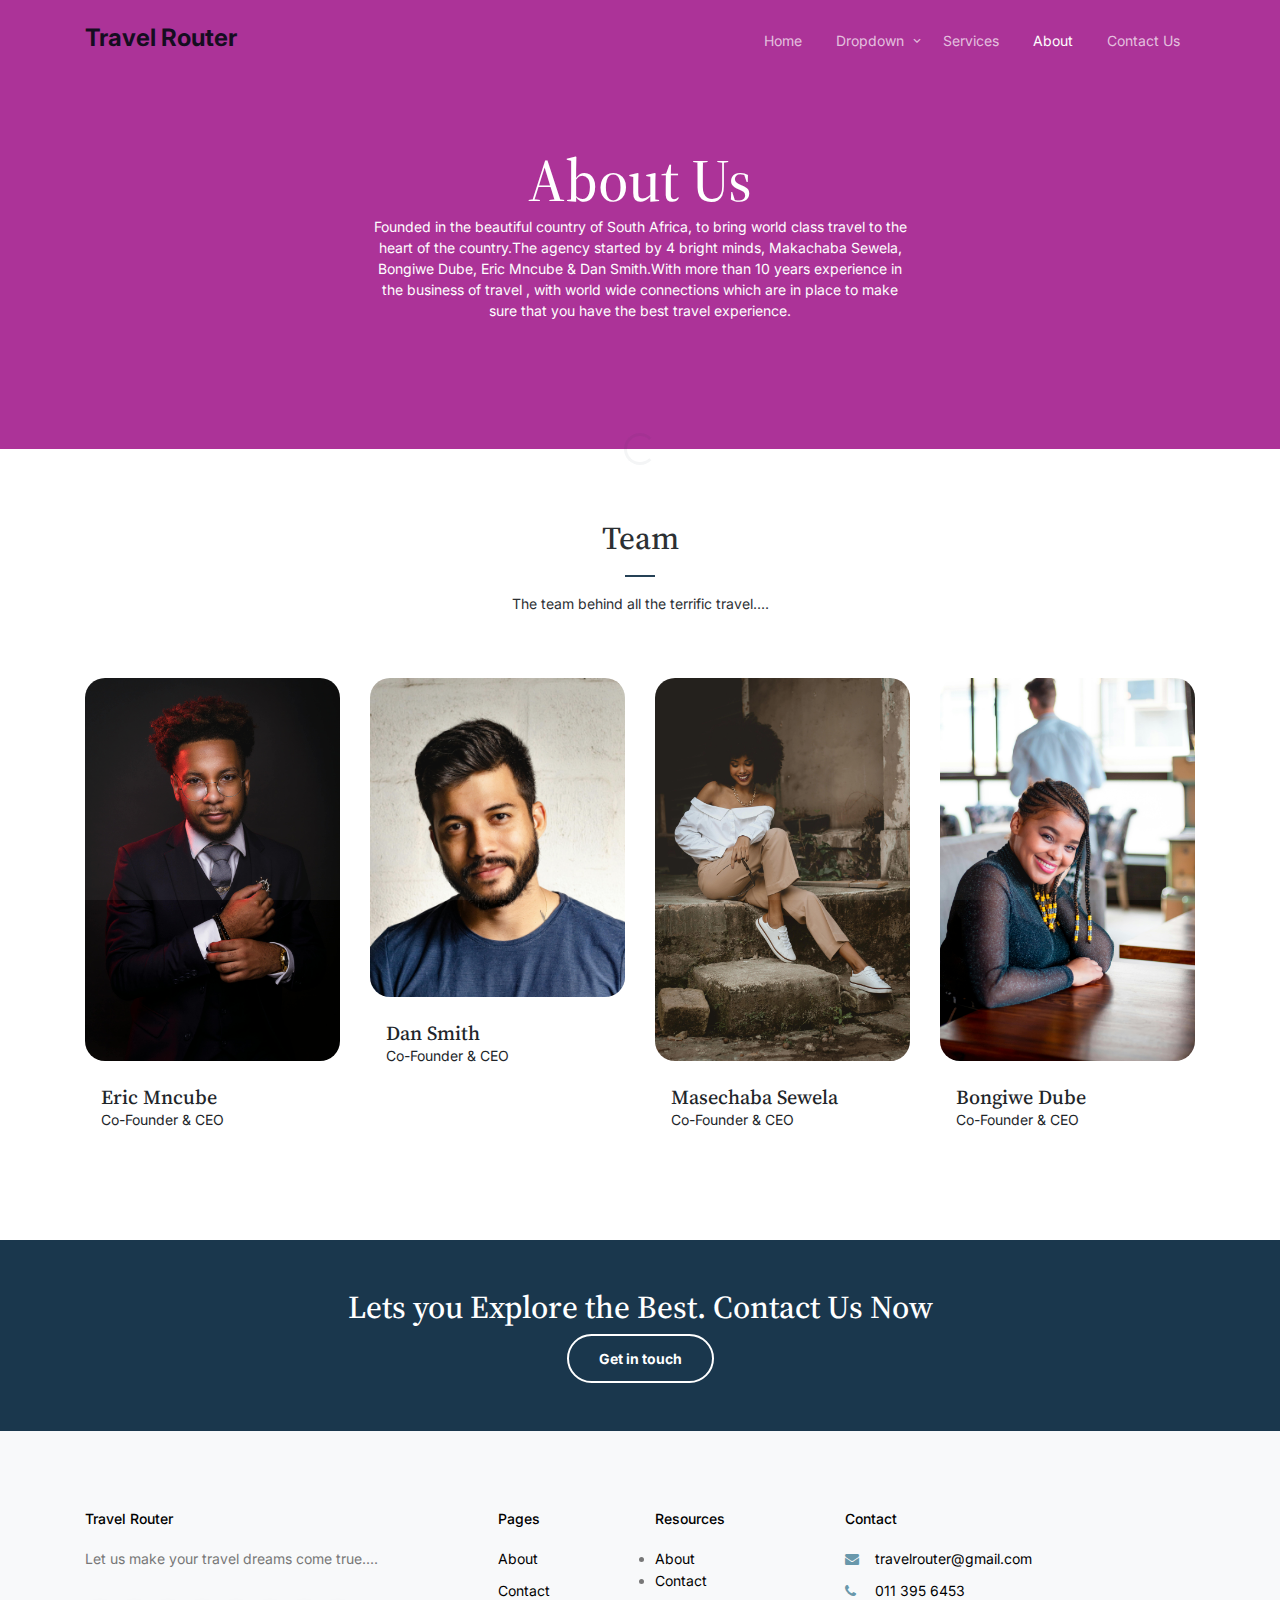
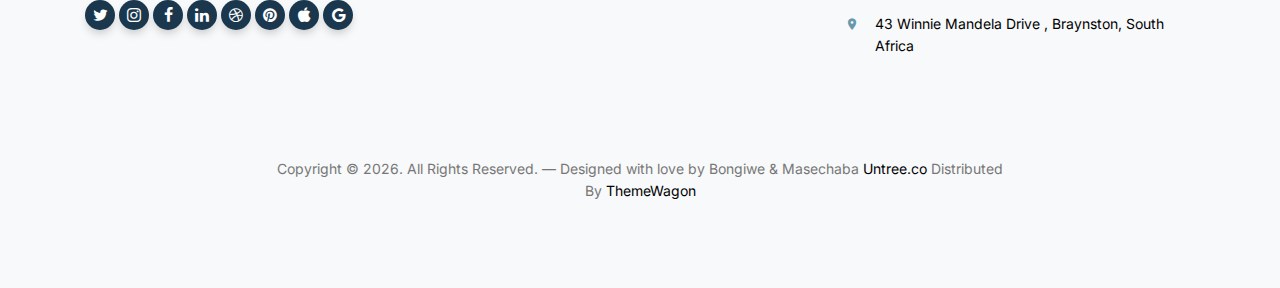
==== commit 2a7273fb: "about us and contact" ====
--- a/Travel Router/about.html
+++ b/Travel Router/about.html
@@ -6,6 +6,7 @@
 */ -->
 <!doctype html>
 <html lang="en">
+
 <head>
   <meta charset="utf-8">
   <meta name="viewport" content="width=device-width, initial-scale=1, shrink-to-fit=no">
@@ -17,7 +18,9 @@
 
   <link rel="preconnect" href="https://fonts.googleapis.com">
   <link rel="preconnect" href="https://fonts.gstatic.com" crossorigin>
-  <link href="https://fonts.googleapis.com/css2?family=Inter:wght@400;700&family=Source+Serif+Pro:wght@400;700&display=swap" rel="stylesheet">
+  <link
+    href="https://fonts.googleapis.com/css2?family=Inter:wght@400;700&family=Source+Serif+Pro:wght@400;700&display=swap"
+    rel="stylesheet">
 
   <link rel="stylesheet" href="css/bootstrap.min.css">
   <link rel="stylesheet" href="css/owl.carousel.min.css">
@@ -29,7 +32,7 @@
   <link rel="stylesheet" href="css/aos.css">
   <link rel="stylesheet" href="css/style.css">
 
-  <title>Tour Free Bootstrap Template for Travel Agency by Untree.co</title>
+  <title>Travel Router</title>
 </head>
 
 <body>
@@ -72,7 +75,8 @@
           <li><a href="contact.html">Contact Us</a></li>
         </ul>
 
-        <a href="#" class="burger ml-auto float-right site-menu-toggle js-menu-toggle d-inline-block d-lg-none light" data-toggle="collapse" data-target="#main-navbar">
+        <a href="#" class="burger ml-auto float-right site-menu-toggle js-menu-toggle d-inline-block d-lg-none light"
+          data-toggle="collapse" data-target="#main-navbar">
           <span></span>
         </a>
 
@@ -87,15 +91,18 @@
         <div class="col-lg-6 mx-auto text-center">
           <div class="intro-wrap">
             <h1 class="mb-0">About Us</h1>
-            <p class="text-white">Founded in the beautiful country of South Africa, to bring world class travel to the heart of the country.The agency started by 4 bright minds, Makachaba Sewela, Bongiwe Dube, Eric Mncube & Dan Smith.With more than 10 years experience in the business of travel , with world wide connections which are in place to make sure that you have the best travel experience. </p>
-          </div>
-        </div>
-      </div>
-    </div>
-  </div>
-       
-      </div>
-    </div>
+            <p class="text-white">Founded in the beautiful country of South Africa, to bring world class travel to the
+              heart of the country.The agency started by 4 bright minds, Makachaba Sewela, Bongiwe Dube, Eric Mncube &
+              Dan Smith.With more than 10 years experience in the business of travel , with world wide connections which
+              are in place to make sure that you have the best travel experience. </p>
+          </div>
+        </div>
+      </div>
+    </div>
+  </div>
+
+  </div>
+  </div>
   </div>
 
   <div class="untree_co-section">
@@ -150,17 +157,18 @@
 
     </div>
   </div>
-        </div>
-      </div>
-    </div>
-  </div>
-  
+  </div>
+  </div>
+  </div>
+  </div>
+
   <div class="py-5 cta-section">
     <div class="container">
       <div class="row text-center">
         <div class="col-md-12">
           <h2 class="mb-2 text-white">Lets you Explore the Best. Contact Us Now</h2>
-          <p class="mb-0"><a href="booking.html" class="btn btn-outline-white text-white btn-md font-weight-bold">Get in touch</a></p>
+          <p class="mb-0"><a href="booking.html" class="btn btn-outline-white text-white btn-md font-weight-bold">Get in
+              touch</a></p>
         </div>
       </div>
     </div>
@@ -201,8 +209,8 @@
             <div class="widget">
               <h3 class="heading">Resources</h3>
               <ul class="links list-unstyled"></ul>
-                <li><a href="#">About</a></li>
-                <li><a href="#">Contact</a></li>
+              <li><a href="#">About</a></li>
+              <li><a href="#">Contact</a></li>
               </ul>
             </div>
           </div>
@@ -226,10 +234,14 @@
       <div class="container">
         <div class="row text-center">
           <div class="col-md-8 mb-3 mb-md-0 mx-auto">
-            <p>Copyright &copy;<script>document.write(new Date().getFullYear());</script>. All Rights Reserved. &mdash; Designed with love by Bongiwe & Masechaba <a href="https://untree.co" class="link-highlight">Untree.co</a> <!-- License information: https://untree.co/license/ --> Distributed By <a href="https://themewagon.com" target="_blank" >ThemeWagon</a>
+            <p>Copyright &copy;
+              <script>document.write(new Date().getFullYear());</script>. All Rights Reserved. &mdash; Designed with
+              love by Bongiwe & Masechaba <a href="https://untree.co" class="link-highlight">Untree.co</a>
+              <!-- License information: https://untree.co/license/ --> Distributed By <a href="https://themewagon.com"
+                target="_blank">ThemeWagon</a>
             </p>
           </div>
-          
+
         </div>
       </div>
     </div>
@@ -254,9 +266,9 @@
   <script src="js/daterangepicker.js"></script>
 
   <script src="js/typed.js"></script>
-  
+
   <script src="js/custom.js"></script>
 
 </body>
 
-</html>
+</html>--- a/Travel Router/css/style.css
+++ b/Travel Router/css/style.css
@@ -92,8 +92,8 @@
   box-shadow: none;
 }
 .btn.btn-primary {
-  background: #1a374d;
-  border-color: #1a374d;
+  background: #ef7dc3;
+  border-color: #e79dcd;
 }
 .btn.btn-primary:hover {
   border-color: #1f425c;
@@ -205,7 +205,7 @@
 
 .logo {
   font-size: 24px;
-  color: palevioletred;
+  color: rgb(9, 1, 21);
   font-weight: 700;
 }
 .logo:hover {
@@ -781,7 +781,7 @@
 
 .hero {
   padding: 7rem 0 10rem 0;
-  background: #6998ab;
+  background: #ee8eee;
   margin-bottom: 100px;
 }
 .hero.hero-inner {
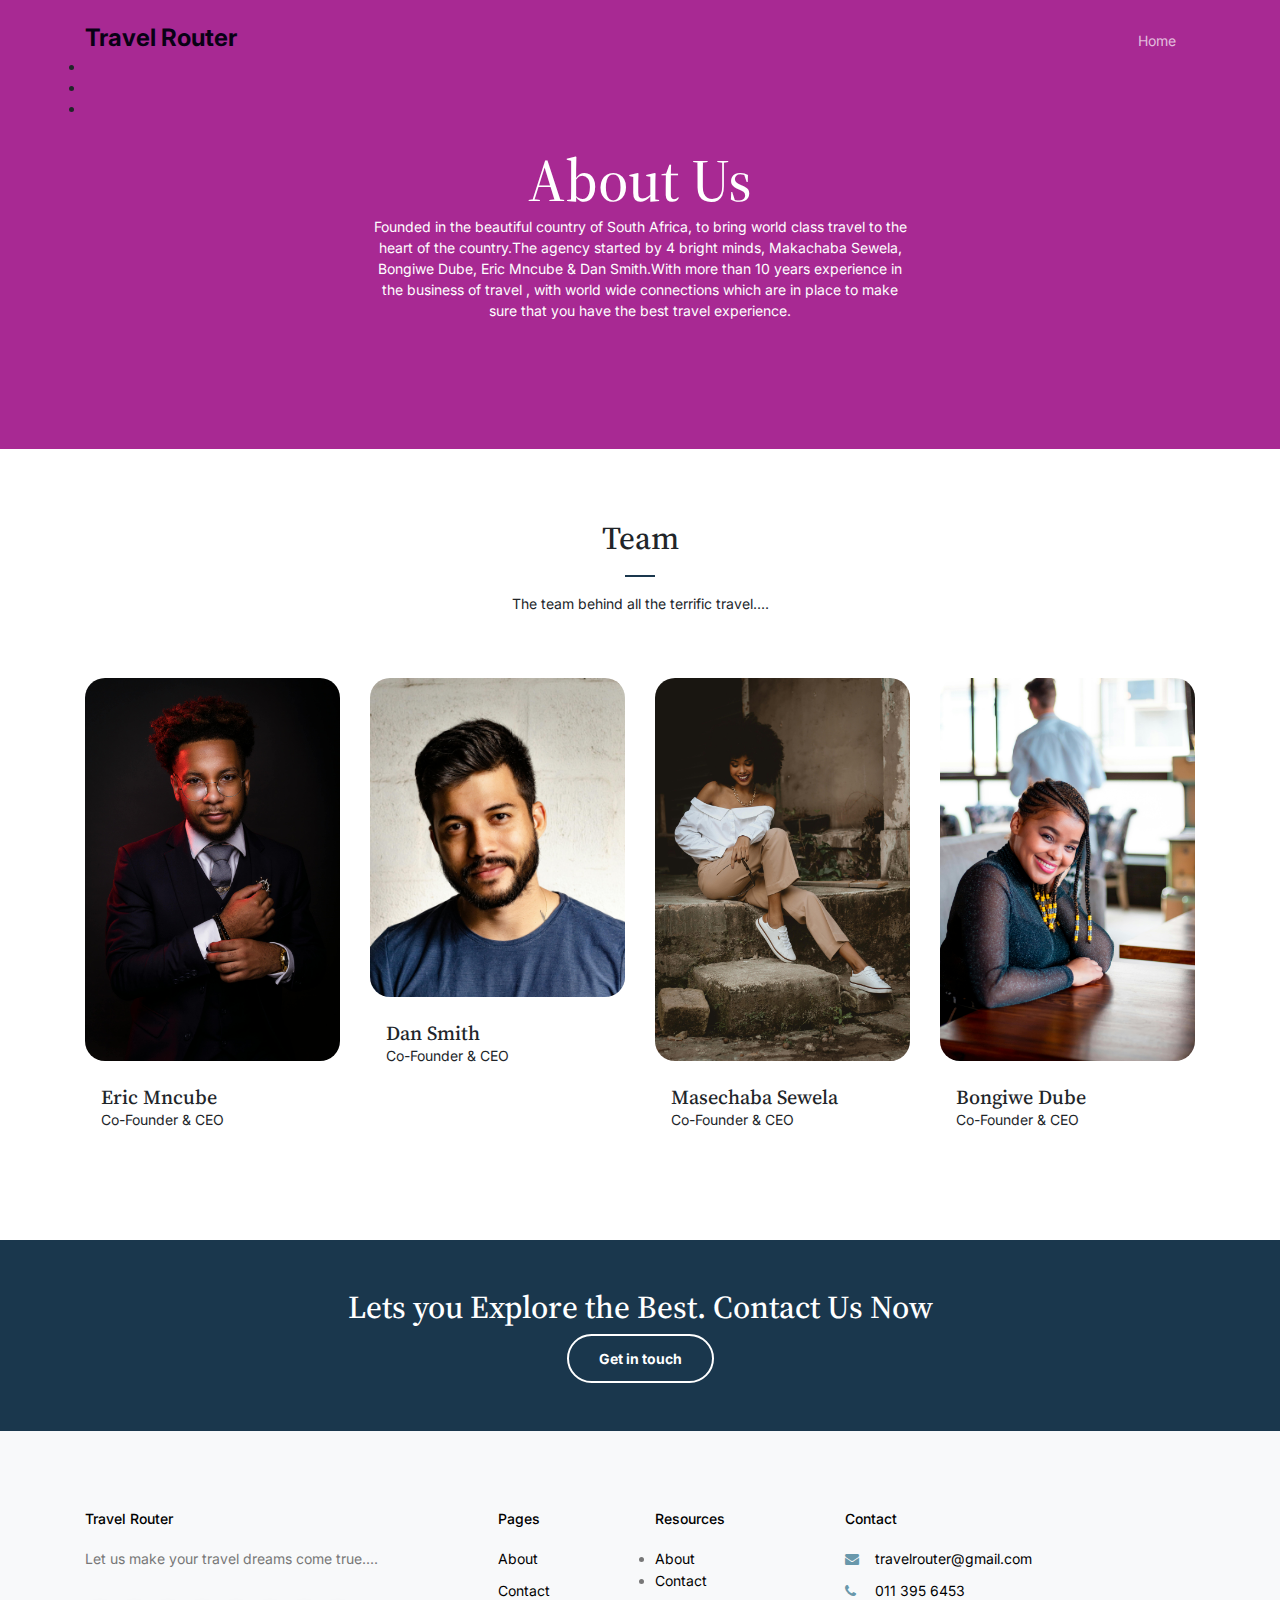
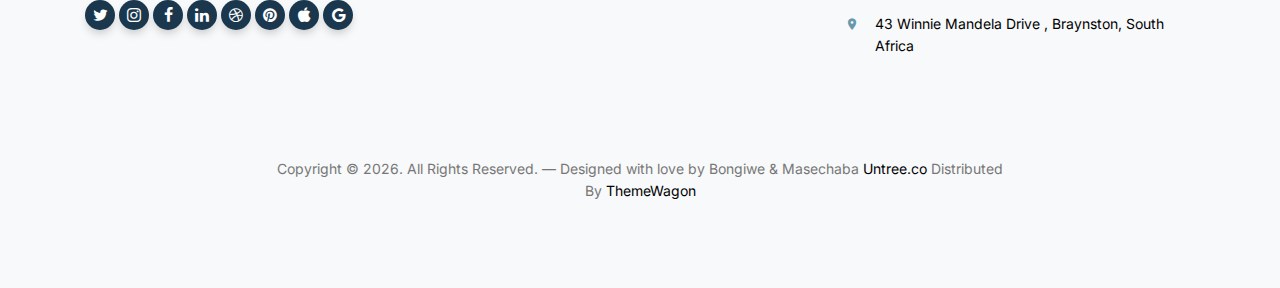
==== commit 2cb29fa7: "PUT prices and changed index , about  and index" ====
--- a/Travel Router/about.html
+++ b/Travel Router/about.html
@@ -55,24 +55,15 @@
         <ul class="js-clone-nav d-none d-lg-inline-block text-left site-menu float-right">
           <li><a href="index.html">Home</a></li>
           <li class="has-children">
-            <a href="#">Dropdown</a>
-            <ul class="dropdown">
-              <li><a href="elements.html">Elements</a></li>
-              <li><a href="#">Menu One</a></li>
-              <li class="has-children">
-                <a href="#">Menu Two</a>
-                <ul class="dropdown">
-                  <li><a href="#">Sub Menu One</a></li>
-                  <li><a href="#">Sub Menu Two</a></li>
-                  <li><a href="#">Sub Menu Three</a></li>
-                </ul>
-              </li>
-              <li><a href="#">Menu Three</a></li>
-            </ul>
-          </li>
-          <li><a href="services.html">Services</a></li>
-          <li class="active"><a href="about.html">About</a></li>
-          <li><a href="contact.html">Contact Us</a></li>
+
+        </ul>
+        </li>
+
+        </ul>
+        </li>
+        <li><a href="services.html">Services</a></li>
+        <li class="active"><a href="about.html">About</a></li>
+        <li><a href="contact.html">Contact Us</a></li>
         </ul>
 
         <a href="#" class="burger ml-auto float-right site-menu-toggle js-menu-toggle d-inline-block d-lg-none light"
